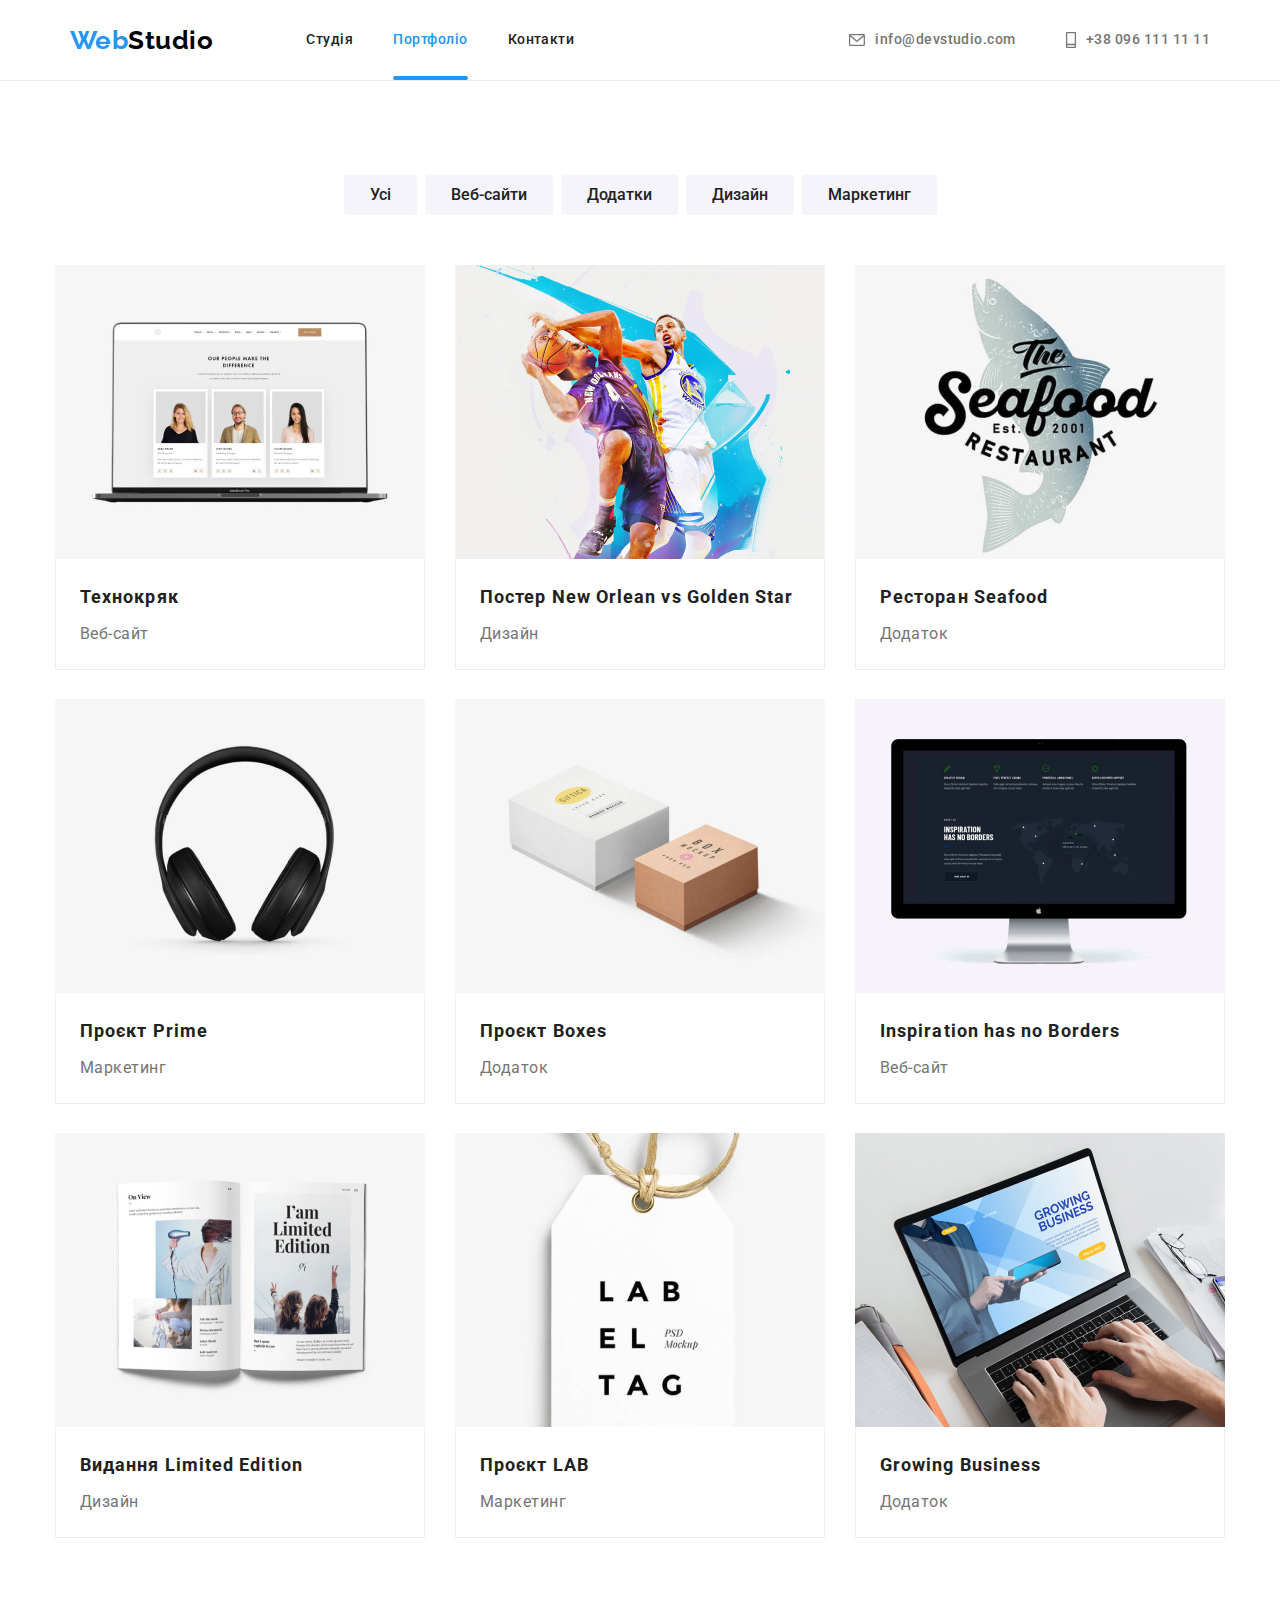
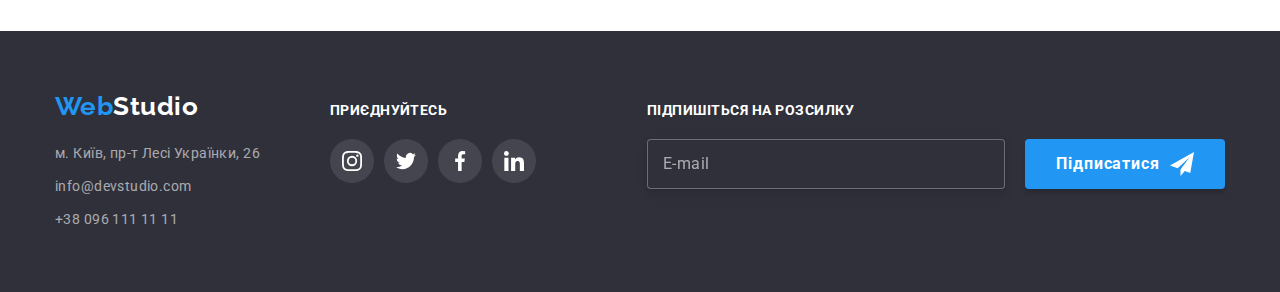
==== portfolio.html @ df5fbe42 "початок 8 ДЗ" ====
<!DOCTYPE html>
<html lang="uk">
  <head>
    <meta charset="UTF-8" />
    <meta http-equiv="X-UA-Compatible" content="IE=edge" />
    <meta name="viewport" content="width=device-width, initial-scale=1.0" />
    <title>portfolio</title>
    <link
      href="https://fonts.googleapis.com/css2?family=Raleway:wght@700&family=Roboto:wght@400;500;700;900&display=swap,sans-serif"
      rel="stylesheet"
    />
    <link
      rel="stylesheet"
      href="https://cdnjs.cloudflare.com/ajax/libs/modern-normalize/1.1.0/modern-normalize.min.css"
    />
    <link rel="stylesheet" href="./css/main.min.css" />
  </head>
  <body>
    <header class="header">
      <div class="container header-container">
        <nav class="site-nav">
          <a href="./index.html" class="site-nav__logo link">
            <span class="site-nav__text">Web</span>Studio</a
          >
          <ul class="site-nav__list list">
            <li class="site-nav__item">
              <a href="./index.html" class="site-nav__link link">Студія</a>
            </li>
            <li class="site-nav__item">
              <a href="./portfolio.html" class="site-nav__link link current">Портфоліо</a>
            </li>
            <li class="site-nav__item"><a href="#" class="site-nav__link link">Контакти</a></li>
          </ul>
        </nav>

        <ul class="site-contacts list">
          <li class="site-contacts__item">
            <a href="mailtu:info@devstudio.com" class="site-contacts__link link">
              <svg class="site-contacts__icon site-contacts__icon-mail">
                <use href="./images/icons.svg/icons.svg#icon-mail"></use>
              </svg>
              <span>info@devstudio.com</span>
            </a>
          </li>
          <li class="site-contacts__item">
            <a href="tel:+380961111111" class="site-contacts__link link">
              <svg class="site-contacts__icon site-contacts__icon-tel">
                <use href="./images/icons.svg/icons.svg#icon-tel"></use>
              </svg>
              <span>+38 096 111 11 11</span>
            </a>
          </li>
        </ul>
      </div>
    </header>
    <main>
      <section class="filter">
        <h1 class="filter-titel visually-hidden">Фільтр</h1>

        <ul class="filter-list list container">
          <li class="filter-list__item">
            <button type="button" class="filter-list__btn">Усі</button>
          </li>
          <li class="filter-list__item">
            <button type="button" class="filter-list__btn">Веб-сайти</button>
          </li>
          <li class="filter-list__item">
            <button type="button" class="filter-list__btn">Додатки</button>
          </li>
          <li class="filter-list__item">
            <button type="button" class="filter-list__btn">Дизайн</button>
          </li>
          <li class="filter-list__item">
            <button type="button" class="filter-list__btn">Маркетинг</button>
          </li>
        </ul>

        <ul class="filter__work-list list container">
          <li class="filter__work-item">
            <a href="#" class="filter__work-link link">
              <div class="filter__product-thumb">
                <img
                  src="./images/portfolio/технокряк.jpg"
                  class="filter__img"
                  width="370"
                  alt="Веб-сайт"
                />
                <p class="filter__description">
                  Ресурс пропонує комплексні пропозиції з різним рівнем функціоналу та сервісів. Все
                  це дозволить відвідувачу отримати вичерпні відомості про компанію чи приватну
                  особу.
                </p>
              </div>
              <div class="filter__work-text">
                <h2 class="filter__work-titel">Технокряк</h2>
                <p class="filter__work-description">Веб-сайт</p>
              </div>
            </a>
          </li>
          <li class="filter__work-item">
            <a href="#" class="filter__work-link link">
              <div class="filter__product-thumb">
                <img
                  src="./images/portfolio/постер.jpg"
                  class="filter__img"
                  width="370"
                  alt="Дизайн"
                />
                <p class="filter__description">
                  Ресурс пропонує комплексні пропозиції з різним рівнем функціоналу та сервісів. Все
                  це дозволить відвідувачу отримати вичерпні відомості про компанію чи приватну
                  особу.
                </p>
              </div>
              <div class="filter__work-text">
                <h2 class="filter__work-titel">Постер New Orlean vs Golden Star</h2>
                <p class="filter__work-description">Дизайн</p>
              </div>
            </a>
          </li>
          <li class="filter__work-item">
            <a href="#" class="filter__work-link link">
              <div class="filter__product-thumb">
                <img
                  src="./images/portfolio/ресторан.jpg"
                  class="filter__img"
                  width="370"
                  alt="Додаток"
                />
                <p class="filter__description">
                  Ресурс пропонує комплексні пропозиції з різним рівнем функціоналу та сервісів. Все
                  це дозволить відвідувачу отримати вичерпні відомості про компанію чи приватну
                  особу.
                </p>
              </div>
              <div class="filter__work-text">
                <h2 class="filter__work-titel">Ресторан Seafood</h2>
                <p class="filter__work-description">Додаток</p>
              </div>
            </a>
          </li>
          <li class="filter__work-item">
            <a href="#" class="filter__work-link link">
              <div class="filter__product-thumb">
                <img
                  src="./images/portfolio/проєкт-prime.jpg"
                  class="filter__img"
                  width="370"
                  alt="Маркетинг"
                />
                <p class="filter__description">
                  Ресурс пропонує комплексні пропозиції з різним рівнем функціоналу та сервісів. Все
                  це дозволить відвідувачу отримати вичерпні відомості про компанію чи приватну
                  особу.
                </p>
              </div>
              <div class="filter__work-text">
                <h2 class="filter__work-titel">Проєкт Prime</h2>
                <p class="filter__work-description">Маркетинг</p>
              </div>
            </a>
          </li>
          <li class="filter__work-item">
            <a href="#" class="filter__work-link link">
              <div class="filter__product-thumb">
                <img
                  src="./images/portfolio/проєкт-boxes.jpg"
                  class="filter__img"
                  width="370"
                  alt="Додаток"
                />
                <p class="filter__description">
                  Ресурс пропонує комплексні пропозиції з різним рівнем функціоналу та сервісів. Все
                  це дозволить відвідувачу отримати вичерпні відомості про компанію чи приватну
                  особу.
                </p>
              </div>
              <div class="filter__work-text">
                <h2 class="filter__work-titel">Проєкт Boxes</h2>
                <p class="filter__work-description">Додаток</p>
              </div>
            </a>
          </li>
          <li class="filter__work-item">
            <a href="#" class="filter__work-link link">
              <div class="filter__product-thumb">
                <img
                  src="./images/portfolio/inspiration.jpg"
                  class="filter__img"
                  width="370"
                  alt="Веб-сайт"
                />
                <p class="filter__description">
                  Ресурс пропонує комплексні пропозиції з різним рівнем функціоналу та сервісів. Все
                  це дозволить відвідувачу отримати вичерпні відомості про компанію чи приватну
                  особу.
                </p>
              </div>
              <div class="filter__work-text">
                <h2 class="filter__work-titel">Inspiration has no Borders</h2>
                <p class="filter__work-description">Веб-сайт</p>
              </div>
            </a>
          </li>
          <li class="filter__work-item">
            <a href="#" class="filter__work-link link">
              <div class="filter__product-thumb">
                <img
                  src="./images/portfolio/видання.jpg"
                  class="filter__img"
                  width="370"
                  alt="Дизайн"
                />
                <p class="filter__description">
                  Ресурс пропонує комплексні пропозиції з різним рівнем функціоналу та сервісів. Все
                  це дозволить відвідувачу отримати вичерпні відомості про компанію чи приватну
                  особу.
                </p>
              </div>
              <div class="filter__work-text">
                <h2 class="filter__work-titel">Видання Limited Edition</h2>
                <p class="filter__work-description">Дизайн</p>
              </div>
            </a>
          </li>
          <li class="filter__work-item">
            <a href="#" class="filter__work-link link">
              <div class="filter__product-thumb">
                <img
                  src="./images/portfolio/проєкт-lab.jpg"
                  class="filter__img"
                  width="370"
                  alt="Маркетинг"
                />
                <p class="filter__description">
                  Ресурс пропонує комплексні пропозиції з різним рівнем функціоналу та сервісів. Все
                  це дозволить відвідувачу отримати вичерпні відомості про компанію чи приватну
                  особу.
                </p>
              </div>
              <div class="filter__work-text">
                <h2 class="filter__work-titel">Проєкт LAB</h2>
                <p class="filter__work-description">Маркетинг</p>
              </div>
            </a>
          </li>
          <li class="filter__work-item">
            <a href="#" class="filter__work-link link">
              <div class="filter__product-thumb">
                <img
                  src="./images/portfolio/growing.jpg"
                  class="filter__img"
                  width="370"
                  alt="Додаток"
                />
                <div class="product-overlay">
                  <p class="filter__description">
                    Ресурс пропонує комплексні пропозиції з різним рівнем функціоналу та сервісів.
                    Все це дозволить відвідувачу отримати вичерпні відомості про компанію чи
                    приватну особу.
                  </p>
                </div>
              </div>
              <div class="filter__work-text">
                <h2 class="filter__work-titel">Growing Business</h2>
                <p class="filter__work-description">Додаток</p>
              </div>
            </a>
          </li>
        </ul>
      </section>
    </main>
    <footer class="footer">
      <div class="footer__container container">
        <div class="footer__wrapper wrapper">
          <a href="./index.html" class="footer__logo site-nav__logo list link">
            <span class="site-nav__text">Web</span>Studio</a
          >
          <address class="footer__address">
            <ul class="footer__address-list address-list list">
              <li class="address-list__item">
                <a
                  href="https://goo.gl/maps/oUmu2udfo8Njwz6L7"
                  target="_blank"
                  rel="noopener nofollow noreferree"
                  class="address__link link"
                >
                  <span> м. Київ, пр-т Лесі Українки, 26</span></a
                >
              </li>
              <li class="address-list__item">
                <a href="mailtu:info@devstudio.com" class="address__link link"
                  >info@devstudio.com</a
                >
              </li>
              <li class="address-list__item">
                <a href="tel:+380961111111" class="address__link link">+38 096 111 11 11</a>
              </li>
            </ul>
          </address>
        </div>
        <div class="footer-icons">
          <h2 class="footer-icons__titel">приєднуйтесь</h2>
          <ul class="footer-icons__list list">
            <li class="footer-icons__item net-item">
              <a href="" class="footer-icons__link net-link">
                <svg class="footer__icon net-icon">
                  <use href="./images/icons.svg/icons.svg#icon-instagram"></use>
                </svg>
              </a>
            </li>
            <li class="footer-icons__item net-item">
              <a href="" class="footer-icons__link net-link">
                <svg class="footer__icon net-icon">
                  <use href="./images/icons.svg/icons.svg#icon-twitter"></use>
                </svg>
              </a>
            </li>
            <li class="footer-icons__item net-item">
              <a href="" class="footer-icons__link net-link">
                <svg class="footer__icon net-icon">
                  <use href="./images/icons.svg/icons.svg#icon-facebook"></use>
                </svg>
              </a>
            </li>
            <li class="footer-icons__item net-item">
              <a href="" class="footer-icons__link net-link">
                <svg class="footer__icon net-icon">
                  <use href="./images/icons.svg/icons.svg#icon-linkedin"></use>
                </svg>
              </a>
            </li>
          </ul>
        </div>

        <form class="form-footer" name="form">
          <div class="form-footer__subscription">
            <div class="form-footer__form-field">
              <label class="form-footer__form-mail" for="mail">Підпишіться на розсилку</label>
              <input
                class="form-footer__form-input"
                type="email"
                name="mail"
                id="mail"
                placeholder="E-mail"
              />
            </div>

            <button type="button" class="form-footer__btn btn">
              Підписатися<svg class="form-footer__icon-telegram contacts-icon">
                <use href="./images/icons.svg/icons.svg#icon-telegram"></use>
              </svg>
            </button>
          </div>
        </form>
      </div>
    </footer>
  </body>
</html>
---- css/main.min.css ----
.visually-hidden{position:absolute;white-space:nowrap;width:1px;height:1px;overflow:hidden;border:0;padding:0;clip:rect(0 0 0 0);-webkit-clip-path:inset(50%);clip-path:inset(50%);margin:-1px}.btn{font-family:"Roboto";font-weight:700;font-size:16px;line-height:1.87;letter-spacing:.06em;background-color:#2196f3;color:#fff;border:1px solid rgba(0,0,0,0);border-radius:4px;cursor:pointer}.net-icon{width:20px;height:20px}html{-webkit-box-sizing:border-box;box-sizing:border-box}h2,h3,p{margin:0;padding:0}img{display:block;max-width:100%}body{font-family:"Roboto",sans-serif;background-color:#fff;font-weight:400;letter-spacing:.03em;color:#212121}.list{padding:0;margin:0;list-style:none}.link{text-decoration:none}.centered{text-align:center}.container{width:1200px;margin-left:auto;margin-right:auto;padding:0 15px}.header{border-bottom:1px solid #ececec}.header-container{display:-webkit-box;display:-ms-flexbox;display:flex}.site-nav__logo{display:-webkit-box;display:-ms-flexbox;display:flex;-webkit-box-align:center;-ms-flex-align:center;align-items:center;font-family:"Raleway";font-size:26px;font-weight:700;line-height:1.19;color:#000}.site-nav__text{color:#2196f3}.site-nav{display:-webkit-box;display:-ms-flexbox;display:flex;padding-left:15px}.site-nav__list{display:-webkit-box;display:-ms-flexbox;display:flex;margin-left:93px}.site-nav__link{position:relative;display:block;padding-top:32px;padding-bottom:32px;font-weight:500;font-size:14px;line-height:1.14;color:var(--primary-color);-webkit-transition:color 250ms cubic-bezier(0.4, 0, 0.2, 1);transition:color 250ms cubic-bezier(0.4, 0, 0.2, 1)}.site-nav__link:hover,.site-nav__link:focus{color:#2196f3}.site-nav__link.current::after{content:"";position:absolute;left:0;bottom:0;display:block;width:100%;height:4px;background-color:#2196f3;border-radius:2px}.site-nav__item:not(:last-child){margin-right:40px}.site-contacts{display:-webkit-box;display:-ms-flexbox;display:flex;margin-left:auto;padding-right:15px;-webkit-box-align:center;-ms-flex-align:center;align-items:center}.site-contacts__item+.site-contacts__item{margin-left:50px}.current{color:#2196f3}.site-contacts__link{display:-webkit-inline-box;display:-ms-inline-flexbox;display:inline-flex;padding-top:32px;padding-bottom:32px;font-weight:500;font-size:14px;line-height:1.14;color:#757575;-webkit-transition:color 250ms cubic-bezier(0.4, 0, 0.2, 1);transition:color 250ms cubic-bezier(0.4, 0, 0.2, 1)}.site-contacts__link:hover,.site-contacts__link:focus{color:#2196f3}.site-contacts__icon{-ms-flex-item-align:center;align-self:center;margin-right:10px;fill:#757575;stroke:currentColor}.site-contacts__icon-mail{width:16px;height:12px}.site-contacts__icon-tel{width:10px;height:16px}.hiro{width:1600px;margin:auto;padding-top:200px;padding-bottom:200px;background-color:#2f303a;background-image:-webkit-gradient(linear, left top, right top, from(rgba(47, 48, 58, 0.4)), to(rgba(47, 48, 58, 0.4))),url(../images/hiro.jpg);background-image:linear-gradient(to right, rgba(47, 48, 58, 0.4), rgba(47, 48, 58, 0.4)),url(../images/hiro.jpg);background-repeat:no-repeat;background-position:center}.hiro__titel{margin-top:0;width:696px;display:-webkit-box;display:-ms-flexbox;display:flex;margin-left:auto;margin-right:auto;margin-bottom:30px;font-weight:900;font-size:44px;line-height:1.36;color:#fff;letter-spacing:.06em;text-transform:uppercase}.hiro__button{min-width:216px;padding:10px 32px}.benefits{padding-top:94px;padding-bottom:94px}.benefits__list{display:-webkit-box;display:-ms-flexbox;display:flex;-ms-flex-wrap:wrap;flex-wrap:wrap}.benefits__item{width:calc((100% - 90px)/4);margin-right:30px}.benefits__item:nth-child(4n){margin-right:0}.benefits__titel{font-size:14px;line-height:1.14;margin-bottom:10px}.benefits__text{color:#757575;font-size:14px;line-height:1.71}.benefits__wrapper-icon{width:270px;height:120px;margin-bottom:30px;display:-webkit-box;display:-ms-flexbox;display:flex;-webkit-box-pack:center;-ms-flex-pack:center;justify-content:center;-webkit-box-align:center;-ms-flex-align:center;align-items:center;background:#f5f4fa;border-radius:4px}.benefits__icon{width:70px;height:70px}.projects{padding-bottom:94px}.projects__titel,.team__titel-section,.clients__titel{font-size:36px;line-height:1.16;margin-bottom:50px}.projects__list{display:-webkit-box;display:-ms-flexbox;display:flex;-ms-flex-wrap:wrap;flex-wrap:wrap}.projects__item{position:relative;width:calc((100% - 60px)/3);margin-right:30px}.projects__item:nth-child(3n){margin-right:0}.projects__description{display:-webkit-box;display:-ms-flexbox;display:flex;position:absolute;bottom:0;width:100%;height:70px;background-color:rgba(47,48,58,.8);font-family:"Roboto";font-style:normal;font-weight:700;font-size:14px;line-height:1.14;text-align:center;-webkit-box-align:center;-ms-flex-align:center;align-items:center;-webkit-box-pack:center;-ms-flex-pack:center;justify-content:center;text-transform:uppercase;color:#fff}.team{background-color:#f5f4fa;padding-bottom:94px;padding-top:94px}.team__list{display:-webkit-box;display:-ms-flexbox;display:flex;-ms-flex-wrap:wrap;flex-wrap:wrap}.team__item{width:calc((100% - 90px)/4);margin-right:30px}.team__item:nth-child(4n){margin-right:0}.team__img{height:auto}.team__text{width:270px;background-color:#fff;padding-top:30px;padding-bottom:30px;-webkit-box-shadow:0px 1px 3px rgba(0,0,0,.12),0px 1px 1px rgba(0,0,0,.14),0px 2px 1px rgba(0,0,0,.2);box-shadow:0px 1px 3px rgba(0,0,0,.12),0px 1px 1px rgba(0,0,0,.14),0px 2px 1px rgba(0,0,0,.2);border-radius:0px 0px 4px 4px}.team__titel{font-weight:500;font-size:16px;line-height:1.18;color:#212121;margin-bottom:10px}.team__description{line-height:1.18;color:#757575;margin-bottom:16px}.team__net-list{display:-webkit-box;display:-ms-flexbox;display:flex;-webkit-box-pack:center;-ms-flex-pack:center;justify-content:center}.net-item{border-radius:50%;-webkit-transition:background-color 250ms cubic-bezier(0.4, 0, 0.2, 1);transition:background-color 250ms cubic-bezier(0.4, 0, 0.2, 1)}.net-item:not(:last-child){margin-right:10px}.net-link{display:-webkit-box;display:-ms-flexbox;display:flex;-webkit-box-align:center;-ms-flex-align:center;align-items:center;-webkit-box-pack:center;-ms-flex-pack:center;justify-content:center;width:44px;height:44px;font-size:0px;padding:0;border-radius:50%;fill:#afb1b8;-webkit-transition:background-color 250ms cubic-bezier(0.4, 0, 0.2, 1);transition:background-color 250ms cubic-bezier(0.4, 0, 0.2, 1)}.net-link:hover,.net-link:focus{fill:#fff;background-color:#2196f3}.clients{padding-top:94px;padding-bottom:94px}.clients__list{display:-webkit-inline-box;display:-ms-inline-flexbox;display:inline-flex}.clients__item:not(:last-child){margin-right:30px}.clients__link{width:170px;height:92px;color:#afb1b8;border:1px solid #afb1b8;border-radius:4px;display:-webkit-box;display:-ms-flexbox;display:flex;-webkit-box-pack:center;-ms-flex-pack:center;justify-content:center;-webkit-box-align:center;-ms-flex-align:center;align-items:center;-webkit-transition:border-color,color 250ms cubic-bezier(0.4, 0, 0.2, 1);transition:border-color,color 250ms cubic-bezier(0.4, 0, 0.2, 1)}.clients__link:hover{border-color:#2196f3;color:#2196f3}.clients__link:focus .clients__icon{fill:#2196f3}.clients__icon{width:106px;height:60px;fill:currentColor}.footer{padding-bottom:60px;padding-top:60px;background-color:#2f303a}.footer__container{display:-webkit-box;display:-ms-flexbox;display:flex;-webkit-box-align:baseline;-ms-flex-align:baseline;align-items:baseline}.footer__wrapper{margin-right:70px}.footer__logo{color:#fff;line-height:1.19;margin-bottom:20px}.address-list__item:nth-child(-n+2){margin-bottom:9px}.address__link{color:rgba(255,255,255,.6);font-style:normal;font-size:14px;line-height:1.71;letter-spacing:.03em;-webkit-transition:color 250ms cubic-bezier(0.4, 0, 0.2, 1);transition:color 250ms cubic-bezier(0.4, 0, 0.2, 1)}.address__link:hover,.address__link:focus{color:#fff}.form-footer{margin-left:auto}.form-footer__subscription{display:-webkit-box;display:-ms-flexbox;display:flex;-webkit-box-align:end;-ms-flex-align:end;align-items:end}.form-footer__form-field{display:-webkit-box;display:-ms-flexbox;display:flex;-webkit-box-orient:vertical;-webkit-box-direction:normal;-ms-flex-direction:column;flex-direction:column;margin-right:20px}.form-footer__form-mail{font-style:normal;font-weight:700;font-size:14px;line-height:1.14;margin-bottom:20px;text-transform:uppercase;color:#fff}.form-footer__form-input{width:358px;height:50px;padding:15px;background:#2f303a;color:#fff;border:1px solid rgba(255,255,255,.3);-webkit-filter:drop-shadow(0px 4px 4px rgba(0, 0, 0, 0.15));filter:drop-shadow(0px 4px 4px rgba(0, 0, 0, 0.15));border-radius:4px;outline-color:#2196f3}.form-footer__form-input::-webkit-input-placeholder{line-height:1.25;display:-webkit-box;display:flex;-webkit-box-align:center;align-items:center;letter-spacing:.03em;color:rgba(255,255,255,.6)}.form-footer__form-input::-moz-placeholder{line-height:1.25;display:flex;align-items:center;letter-spacing:.03em;color:rgba(255,255,255,.6)}.form-footer__form-input:-ms-input-placeholder{line-height:1.25;display:-ms-flexbox;display:flex;-ms-flex-align:center;align-items:center;letter-spacing:.03em;color:rgba(255,255,255,.6)}.form-footer__form-input::-ms-input-placeholder{line-height:1.25;display:-ms-flexbox;display:flex;-ms-flex-align:center;align-items:center;letter-spacing:.03em;color:rgba(255,255,255,.6)}.form-footer__form-input::placeholder{line-height:1.25;display:-webkit-box;display:-ms-flexbox;display:flex;-webkit-box-align:center;-ms-flex-align:center;align-items:center;letter-spacing:.03em;color:rgba(255,255,255,.6)}.form-footer__btn{width:200px;height:50px;display:-webkit-box;display:-ms-flexbox;display:flex;-webkit-box-align:center;-ms-flex-align:center;align-items:center;-webkit-box-pack:center;-ms-flex-pack:center;justify-content:center;-webkit-box-shadow:0px 4px 4px rgba(0,0,0,.15);box-shadow:0px 4px 4px rgba(0,0,0,.15)}.form-footer__icon-telegram{width:24px;height:24px;fill:#fff;margin-left:10px}.footer-icons__titel{font-size:14px;line-height:1.14;letter-spacing:.03em;text-transform:uppercase;color:#fff;margin-bottom:20px}.footer-icons__list{display:-webkit-box;display:-ms-flexbox;display:flex}.footer-icons__item{background-color:rgba(255,255,255,.1)}.footer-icons__item:hover{background-color:#2196f3}.footer-icons__link:focus{background-color:#2196f3}.footer__icon{fill:#fff}.backdrop{position:absolute;left:0;top:0;width:100%;height:100%;background-color:rgba(0,0,0,.2);-webkit-transition:opacity 250ms cubic-bezier(0.4, 0, 0.2, 1);transition:opacity 250ms cubic-bezier(0.4, 0, 0.2, 1)}.backdrop.is-hidden{opacity:0;pointer-events:none}.backdrop.is-hidden .modal{-webkit-transform:translate(-50%, -50%) scale(0.6);transform:translate(-50%, -50%) scale(0.6)}.modal__backdrop-close{position:absolute;width:30px;height:30px;top:8px;right:8px;color:#2196f3;background:#fff;border:1px solid rgba(0,0,0,.1);border-radius:50%;cursor:pointer}.modal__backdrop-close:hover .modal__backdrop-icon{fill:currentColor}.modal__backdrop-icon{width:11px;height:11px;fill:#000}.modal{position:relative;top:50%;left:50%;width:528px;min-height:581px;padding:40px;background-color:#fff;-webkit-box-shadow:0px 1px 3px rgba(0,0,0,.12),0px 1px 1px rgba(0,0,0,.14),0px 2px 1px rgba(0,0,0,.2);box-shadow:0px 1px 3px rgba(0,0,0,.12),0px 1px 1px rgba(0,0,0,.14),0px 2px 1px rgba(0,0,0,.2);border-radius:4px;-webkit-transform:translate(-50%, -50%) scale(1);transform:translate(-50%, -50%) scale(1);-webkit-transition:-webkit-transform 250ms cubic-bezier(0.4, 0, 0.2, 1);transition:-webkit-transform 250ms cubic-bezier(0.4, 0, 0.2, 1);transition:transform 250ms cubic-bezier(0.4, 0, 0.2, 1);transition:transform 250ms cubic-bezier(0.4, 0, 0.2, 1), -webkit-transform 250ms cubic-bezier(0.4, 0, 0.2, 1)}.modal__text{margin-bottom:12px;font-weight:700;font-size:20px;line-height:1.15;text-align:center;letter-spacing:.03em;color:#212121}.modal-form__input{margin-top:4px;width:100%;height:40px;padding-left:42px;border:1px solid rgba(33,33,33,.2);border-radius:4px;outline-color:#2196f3}.modal-form__input:focus+.modal-form__icon{fill:#2196f3}.modal-form__icon{position:absolute;top:50%;left:15px;width:18px;height:18px;fill:#212121}.modal-form__label{position:relative;display:-webkit-box;display:-ms-flexbox;display:flex;-webkit-box-orient:vertical;-webkit-box-direction:normal;-ms-flex-direction:column;flex-direction:column;margin-bottom:10px;font-size:12px;line-height:1.16;letter-spacing:.01em;color:#757575}.modal-form__texarea-label{font-size:12px;line-height:1.16;letter-spacing:.01em;color:#757575}.modal-form__textarea{resize:none;width:100%;min-height:120px;padding:12px 16px;margin-top:4px;margin-bottom:20px;border:1px solid rgba(33,33,33,.2);border-radius:4px;outline-color:#2196f3}textarea::-webkit-input-placeholder{color:rgba(117,117,117,.5)}textarea::-moz-placeholder{color:rgba(117,117,117,.5)}textarea:-ms-input-placeholder{color:rgba(117,117,117,.5)}textarea::-ms-input-placeholder{color:rgba(117,117,117,.5)}textarea::placeholder{color:rgba(117,117,117,.5)}.modal-form__agree-label{display:-webkit-box;display:-ms-flexbox;display:flex;-webkit-box-align:center;-ms-flex-align:center;align-items:center;-webkit-box-pack:center;-ms-flex-pack:center;justify-content:center;font-size:14px;line-height:1.71;margin-bottom:30px;letter-spacing:.03em;color:#757575}.modal-form__agree-label::before{content:" ";display:-webkit-box;display:-ms-flexbox;display:flex;width:16px;height:15px;margin-right:7px;border:2px solid #212121;border-radius:2px;-webkit-box-shadow:0px 1px 3px rgba(0,0,0,.12),0px 1px 1px rgba(0,0,0,.14),0px 2px 1px rgba(0,0,0,.2);box-shadow:0px 1px 3px rgba(0,0,0,.12),0px 1px 1px rgba(0,0,0,.14),0px 2px 1px rgba(0,0,0,.2)}.modal-form__link{color:#2196f3;margin-left:5px}.modal-form__checkbox-agree:checked+.modal-form__agree-label::before{background-color:#2196f3;border:none;background-image:url(../images/icons.svg/chek-mark.svg);background-repeat:no-repeat;background-position:center}.modal-form__button{display:block;margin:0 auto;width:200px;height:50px;padding:10px 52px;background:#2196f3}.filter{padding-top:94px;padding-bottom:94px}.filter-list{display:-webkit-box;display:-ms-flexbox;display:flex;-webkit-box-pack:center;-ms-flex-pack:center;justify-content:center;margin-bottom:50px}.filter-list__item:not(:last-child){margin-right:8px}.filter-list__btn{font-weight:500;font-size:16px;line-height:1.62;min-width:73px;padding:6px 25px;border-radius:4px;border:1px solid rgba(0,0,0,0);background-color:#f5f4fa;color:#212121;cursor:pointer;-webkit-transition:background-color,color,250ms cubic-bezier(0.4, 0, 0.2, 1),-webkit-box-shadow;transition:background-color,color,250ms cubic-bezier(0.4, 0, 0.2, 1),-webkit-box-shadow;transition:background-color,color,box-shadow,250ms cubic-bezier(0.4, 0, 0.2, 1);transition:background-color,color,box-shadow,250ms cubic-bezier(0.4, 0, 0.2, 1),-webkit-box-shadow}.filter-list__btn:hover,.filter-list__btn:focus{background-color:#2196f3;color:#fff;-webkit-box-shadow:0px 3px 1px rgba(0,0,0,.1),0px 1px 2px rgba(0,0,0,.08),0px 2px 2px rgba(0,0,0,.12);box-shadow:0px 3px 1px rgba(0,0,0,.1),0px 1px 2px rgba(0,0,0,.08),0px 2px 2px rgba(0,0,0,.12)}.filter__work-list{display:-webkit-box;display:-ms-flexbox;display:flex;-ms-flex-wrap:wrap;flex-wrap:wrap}.filter__work-item{height:404px;width:calc((100% - 60px)/3);margin-right:30px;margin-bottom:30px;-webkit-transition:-webkit-box-shadow 250ms cubic-bezier(0.4, 0, 0.2, 1);transition:-webkit-box-shadow 250ms cubic-bezier(0.4, 0, 0.2, 1);transition:box-shadow 250ms cubic-bezier(0.4, 0, 0.2, 1);transition:box-shadow 250ms cubic-bezier(0.4, 0, 0.2, 1), -webkit-box-shadow 250ms cubic-bezier(0.4, 0, 0.2, 1)}.filter__work-item:hover{-webkit-box-shadow:0px 1px 1px rgba(0,0,0,.12),0px 4px 4px rgba(0,0,0,.06),1px 4px 6px rgba(0,0,0,.16);box-shadow:0px 1px 1px rgba(0,0,0,.12),0px 4px 4px rgba(0,0,0,.06),1px 4px 6px rgba(0,0,0,.16)}.filter__work-item:nth-child(3n){margin-right:0}.filter__work-item:nth-last-child(-n+3){margin-bottom:0}.filter__work-titel{font-size:18px;line-height:2;color:#212121;letter-spacing:.06em}.filter__work-description{line-height:1.87;color:#757575}.filter__img{display:block;width:100%;height:auto}.filter__work-link:hover .filter__description{-webkit-transform:translateY(0%);transform:translateY(0%);opacity:1}.filter__work-link:focus .filter__description{-webkit-transform:translateY(0%);transform:translateY(0%);opacity:1}.filter__work-link:hover .filter__product-thumb::before{-webkit-transform:translateY(0);transform:translateY(0)}.filter__work-link:focus .filter__product-thumb::before{-webkit-transform:translateY(0);transform:translateY(0)}.filter__product-thumb{position:relative;overflow:hidden}.filter__description{position:absolute;top:0;left:0;padding-top:63px;padding-right:24px;padding-bottom:63px;padding-left:24px;width:100%;height:100%;background-color:rgba(33,150,243,.9);font-size:18px;line-height:1.56;color:#fff;-webkit-transform:translateY(101%);transform:translateY(101%);-webkit-transition:-webkit-transform 250ms cubic-bezier(0.4, 0, 0.2, 1);transition:-webkit-transform 250ms cubic-bezier(0.4, 0, 0.2, 1);transition:transform 250ms cubic-bezier(0.4, 0, 0.2, 1);transition:transform 250ms cubic-bezier(0.4, 0, 0.2, 1), -webkit-transform 250ms cubic-bezier(0.4, 0, 0.2, 1)}.filter__work-text{padding:20px 24px;border-bottom:1px solid #eee;border-left:1px solid #eee;border-right:1px solid #eee}.filter__work-titel{margin-bottom:4px}/*# sourceMappingURL=main.min.css.map */
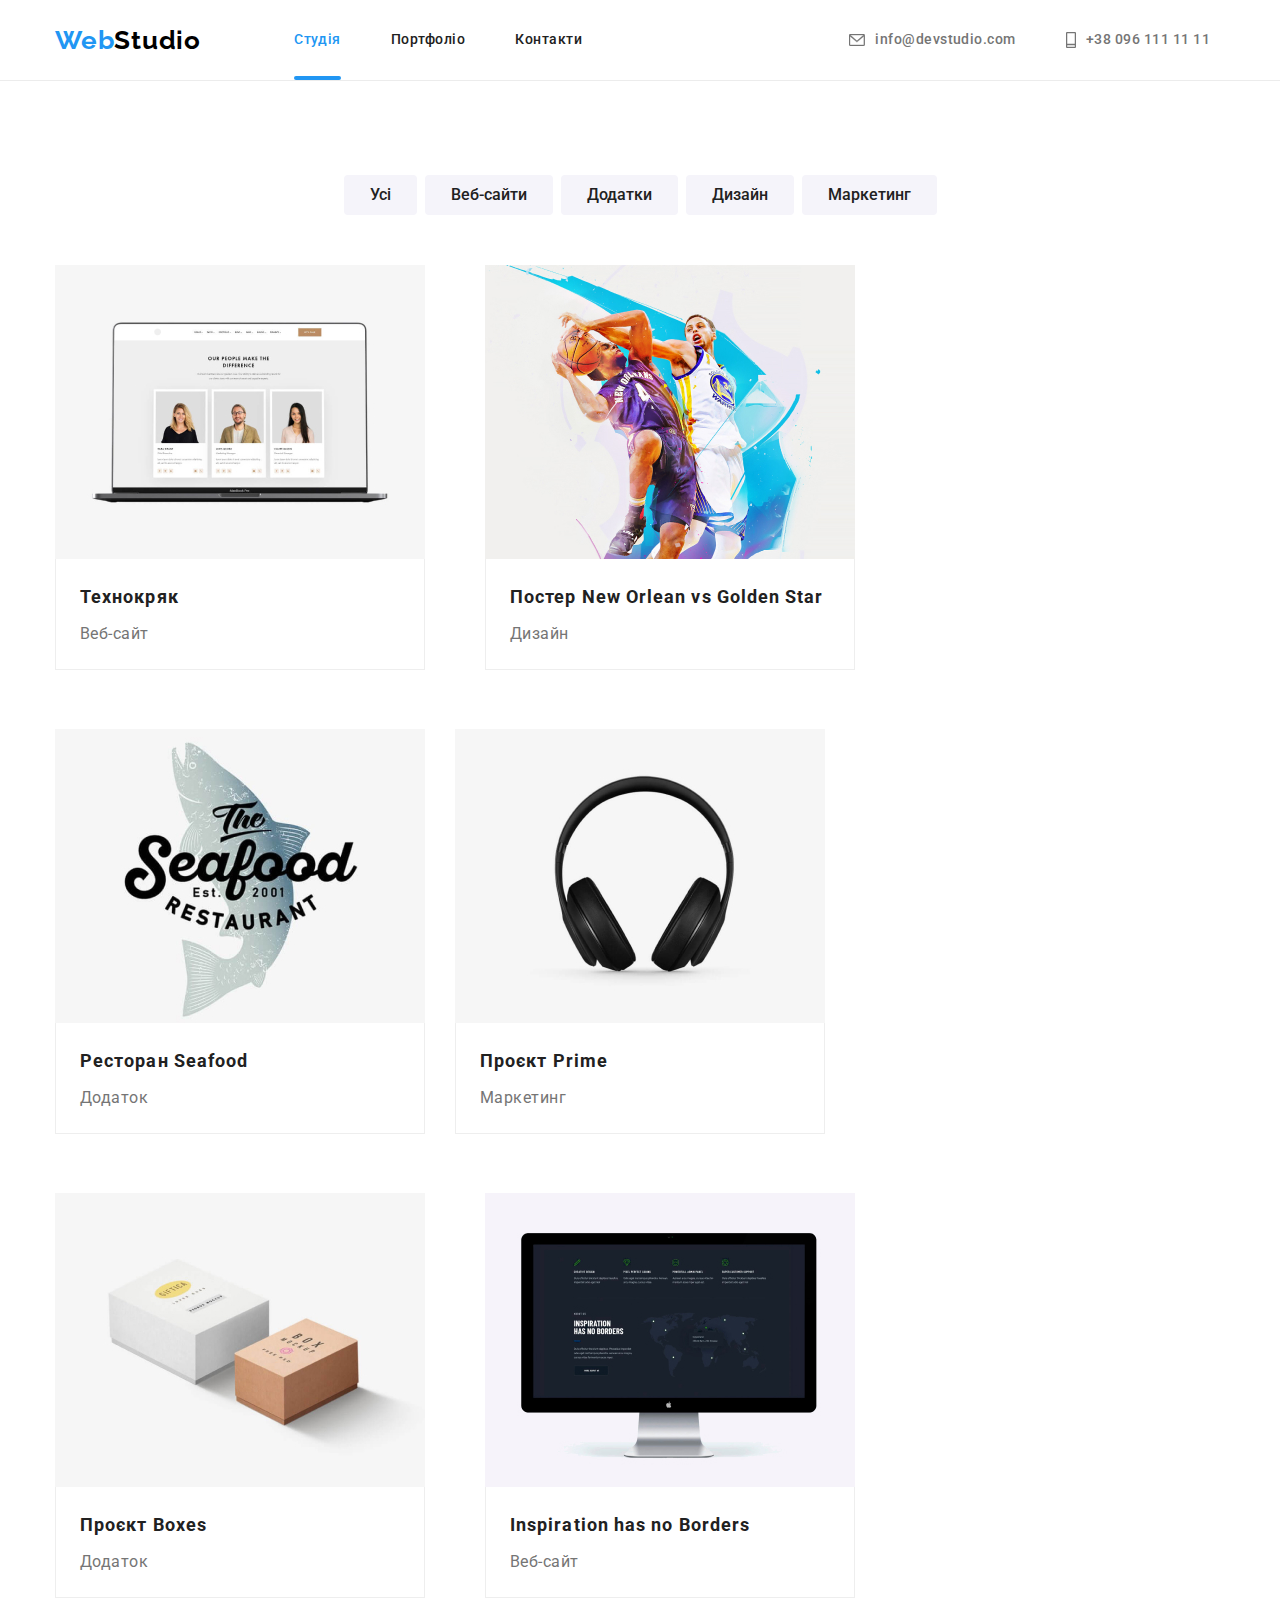
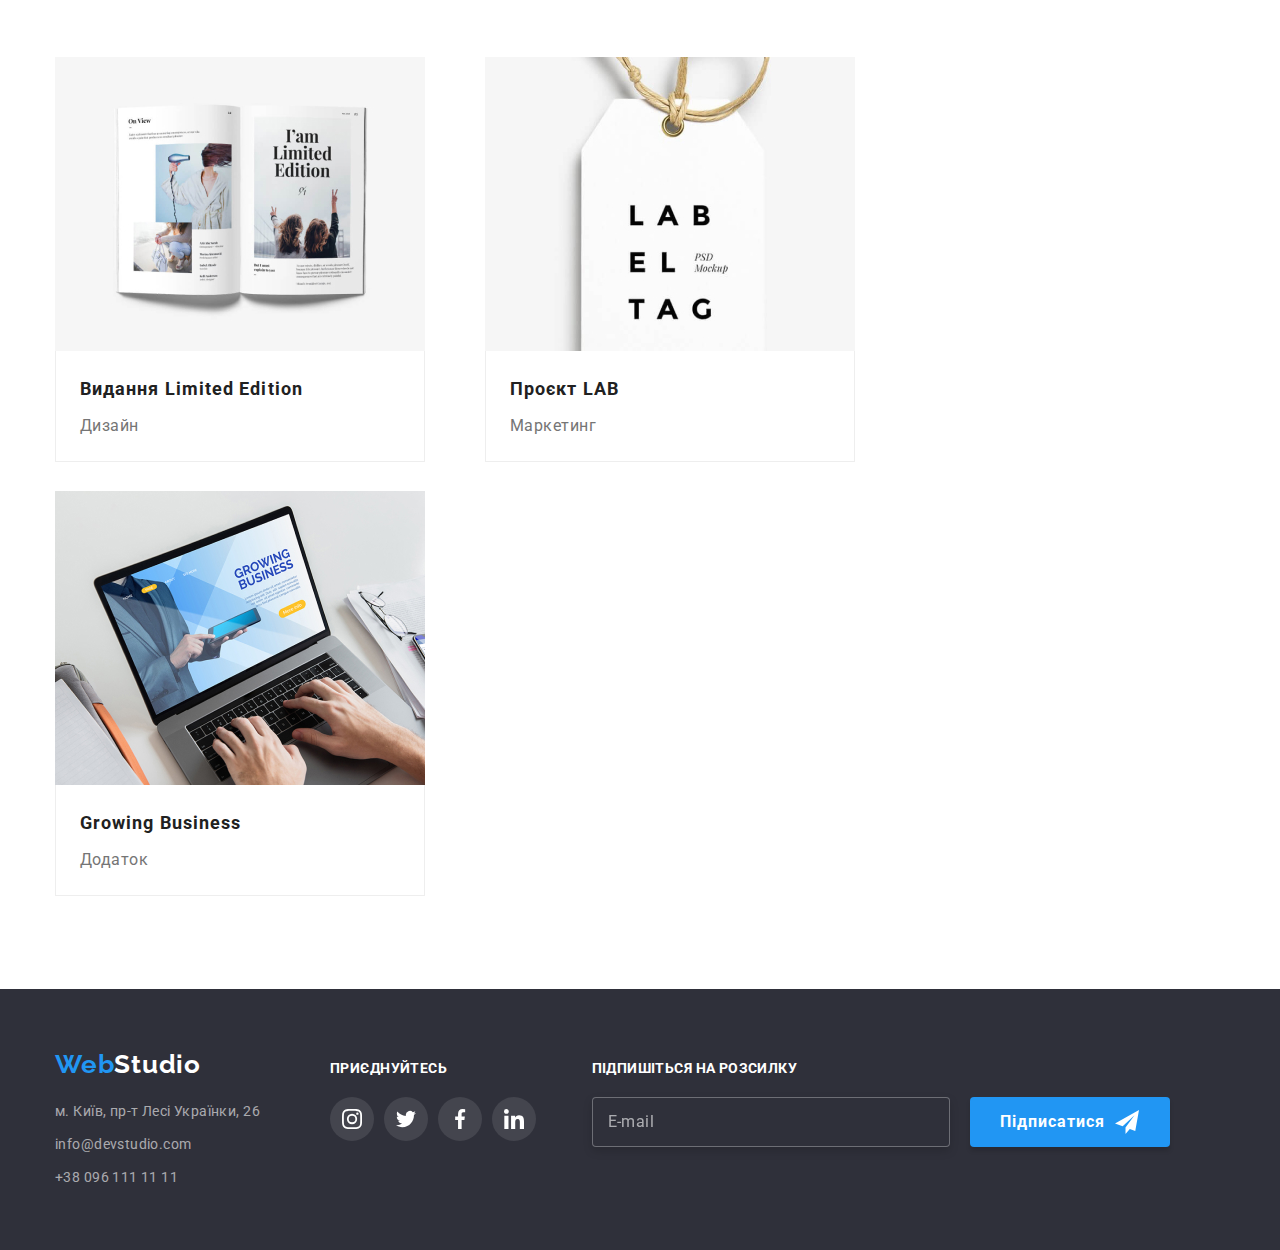
==== commit 5a4c32cc: "портфолио" ====
--- a/portfolio.html
+++ b/portfolio.html
@@ -20,14 +20,20 @@
       <div class="container header-container">
         <nav class="site-nav">
           <a href="./index.html" class="site-nav__logo link">
-            <span class="site-nav__text">Web</span>Studio</a
-          >
+            <span class="site-nav__text">Web</span>Studio
+          </a>
+          <button class="head__menu js-open-menu" type="button">
+            <svg class="icon-menu">
+              <use href="./images/icons.svg/icons.svg#icon-menu_40px"></use>
+            </svg>
+          </button>
+
           <ul class="site-nav__list list">
             <li class="site-nav__item">
-              <a href="./index.html" class="site-nav__link link">Студія</a>
+              <a href="./index.html" class="site-nav__link link current">Студія</a>
             </li>
             <li class="site-nav__item">
-              <a href="./portfolio.html" class="site-nav__link link current">Портфоліо</a>
+              <a href="./portfolio.html" class="site-nav__link link">Портфоліо</a>
             </li>
             <li class="site-nav__item"><a href="#" class="site-nav__link link">Контакти</a></li>
           </ul>
@@ -51,6 +57,54 @@
             </a>
           </li>
         </ul>
+        <div class="head__backdrop is-hidden js-menu-container" js-menu-container>
+          <div class="menu__container">
+            <button class="menu__btn-close js-close-menu" type="button">
+              <svg class="menu__icon-close">
+                <use href="./images/icons.svg/icons.svg#icon-vector-x"></use>
+              </svg>
+            </button>
+            <nav class="">
+              <ul class="menu__section-list">
+                <li class="list menu__link">
+                  <a class="menu__section decoration current" href="./index.html">Студія</a>
+                </li>
+                <li class="list menu__link">
+                  <a class="menu__section decoration" href="./portfolio.html">Портфоліо</a>
+                </li>
+                <li class="list menu__link">
+                  <a class="menu__section decoration" href="">Контакти</a>
+                </li>
+              </ul>
+            </nav>
+
+            <ul class="menu__mail-phone">
+              <li class="list">
+                <a class="decoration menu__mail" href="mailto:info@devstuio.com"
+                  >info@devstudio.com</a
+                >
+              </li>
+              <li class="list">
+                <a class="decoration menu__phone" href="tel:+380961111111"> +38 096 111 11 11</a>
+              </li>
+            </ul>
+
+            <div class="menu__social">
+              <ul class="list menu__list">
+                <li class="social__link">
+                  <a class="social__link decoration" href="">Instagram</a>
+                </li>
+                <li class="social__link"><a class="social__link decoration" href="">Twitter</a></li>
+                <li class="social__link">
+                  <a class="social__link decoration" href="">Facebook</a>
+                </li>
+                <li class="social__link">
+                  <a class="social__link decoration" href="">LinkedIn</a>
+                </li>
+              </ul>
+            </div>
+          </div>
+        </div>
       </div>
     </header>
     <main>
--- a/css/main.min.css
+++ b/css/main.min.css
@@ -1 +1 @@
-.visually-hidden{position:absolute;white-space:nowrap;width:1px;height:1px;overflow:hidden;border:0;padding:0;clip:rect(0 0 0 0);-webkit-clip-path:inset(50%);clip-path:inset(50%);margin:-1px}.btn{font-family:"Roboto";font-weight:700;font-size:16px;line-height:1.87;letter-spacing:.06em;background-color:#2196f3;color:#fff;border:1px solid rgba(0,0,0,0);border-radius:4px;cursor:pointer}.net-icon{width:20px;height:20px}html{-webkit-box-sizing:border-box;box-sizing:border-box}h2,h3,p{margin:0;padding:0}img{display:block;max-width:100%}body{font-family:"Roboto",sans-serif;background-color:#fff;font-weight:400;letter-spacing:.03em;color:#212121}.list{padding:0;margin:0;list-style:none}.link{text-decoration:none}.centered{text-align:center}.container{width:1200px;margin-left:auto;margin-right:auto;padding:0 15px}.header{border-bottom:1px solid #ececec}.header-container{display:-webkit-box;display:-ms-flexbox;display:flex}.site-nav__logo{display:-webkit-box;display:-ms-flexbox;display:flex;-webkit-box-align:center;-ms-flex-align:center;align-items:center;font-family:"Raleway";font-size:26px;font-weight:700;line-height:1.19;color:#000}.site-nav__text{color:#2196f3}.site-nav{display:-webkit-box;display:-ms-flexbox;display:flex;padding-left:15px}.site-nav__list{display:-webkit-box;display:-ms-flexbox;display:flex;margin-left:93px}.site-nav__link{position:relative;display:block;padding-top:32px;padding-bottom:32px;font-weight:500;font-size:14px;line-height:1.14;color:var(--primary-color);-webkit-transition:color 250ms cubic-bezier(0.4, 0, 0.2, 1);transition:color 250ms cubic-bezier(0.4, 0, 0.2, 1)}.site-nav__link:hover,.site-nav__link:focus{color:#2196f3}.site-nav__link.current::after{content:"";position:absolute;left:0;bottom:0;display:block;width:100%;height:4px;background-color:#2196f3;border-radius:2px}.site-nav__item:not(:last-child){margin-right:40px}.site-contacts{display:-webkit-box;display:-ms-flexbox;display:flex;margin-left:auto;padding-right:15px;-webkit-box-align:center;-ms-flex-align:center;align-items:center}.site-contacts__item+.site-contacts__item{margin-left:50px}.current{color:#2196f3}.site-contacts__link{display:-webkit-inline-box;display:-ms-inline-flexbox;display:inline-flex;padding-top:32px;padding-bottom:32px;font-weight:500;font-size:14px;line-height:1.14;color:#757575;-webkit-transition:color 250ms cubic-bezier(0.4, 0, 0.2, 1);transition:color 250ms cubic-bezier(0.4, 0, 0.2, 1)}.site-contacts__link:hover,.site-contacts__link:focus{color:#2196f3}.site-contacts__icon{-ms-flex-item-align:center;align-self:center;margin-right:10px;fill:#757575;stroke:currentColor}.site-contacts__icon-mail{width:16px;height:12px}.site-contacts__icon-tel{width:10px;height:16px}.hiro{width:1600px;margin:auto;padding-top:200px;padding-bottom:200px;background-color:#2f303a;background-image:-webkit-gradient(linear, left top, right top, from(rgba(47, 48, 58, 0.4)), to(rgba(47, 48, 58, 0.4))),url(../images/hiro.jpg);background-image:linear-gradient(to right, rgba(47, 48, 58, 0.4), rgba(47, 48, 58, 0.4)),url(../images/hiro.jpg);background-repeat:no-repeat;background-position:center}.hiro__titel{margin-top:0;width:696px;display:-webkit-box;display:-ms-flexbox;display:flex;margin-left:auto;margin-right:auto;margin-bottom:30px;font-weight:900;font-size:44px;line-height:1.36;color:#fff;letter-spacing:.06em;text-transform:uppercase}.hiro__button{min-width:216px;padding:10px 32px}.benefits{padding-top:94px;padding-bottom:94px}.benefits__list{display:-webkit-box;display:-ms-flexbox;display:flex;-ms-flex-wrap:wrap;flex-wrap:wrap}.benefits__item{width:calc((100% - 90px)/4);margin-right:30px}.benefits__item:nth-child(4n){margin-right:0}.benefits__titel{font-size:14px;line-height:1.14;margin-bottom:10px}.benefits__text{color:#757575;font-size:14px;line-height:1.71}.benefits__wrapper-icon{width:270px;height:120px;margin-bottom:30px;display:-webkit-box;display:-ms-flexbox;display:flex;-webkit-box-pack:center;-ms-flex-pack:center;justify-content:center;-webkit-box-align:center;-ms-flex-align:center;align-items:center;background:#f5f4fa;border-radius:4px}.benefits__icon{width:70px;height:70px}.projects{padding-bottom:94px}.projects__titel,.team__titel-section,.clients__titel{font-size:36px;line-height:1.16;margin-bottom:50px}.projects__list{display:-webkit-box;display:-ms-flexbox;display:flex;-ms-flex-wrap:wrap;flex-wrap:wrap}.projects__item{position:relative;width:calc((100% - 60px)/3);margin-right:30px}.projects__item:nth-child(3n){margin-right:0}.projects__description{display:-webkit-box;display:-ms-flexbox;display:flex;position:absolute;bottom:0;width:100%;height:70px;background-color:rgba(47,48,58,.8);font-family:"Roboto";font-style:normal;font-weight:700;font-size:14px;line-height:1.14;text-align:center;-webkit-box-align:center;-ms-flex-align:center;align-items:center;-webkit-box-pack:center;-ms-flex-pack:center;justify-content:center;text-transform:uppercase;color:#fff}.team{background-color:#f5f4fa;padding-bottom:94px;padding-top:94px}.team__list{display:-webkit-box;display:-ms-flexbox;display:flex;-ms-flex-wrap:wrap;flex-wrap:wrap}.team__item{width:calc((100% - 90px)/4);margin-right:30px}.team__item:nth-child(4n){margin-right:0}.team__img{height:auto}.team__text{width:270px;background-color:#fff;padding-top:30px;padding-bottom:30px;-webkit-box-shadow:0px 1px 3px rgba(0,0,0,.12),0px 1px 1px rgba(0,0,0,.14),0px 2px 1px rgba(0,0,0,.2);box-shadow:0px 1px 3px rgba(0,0,0,.12),0px 1px 1px rgba(0,0,0,.14),0px 2px 1px rgba(0,0,0,.2);border-radius:0px 0px 4px 4px}.team__titel{font-weight:500;font-size:16px;line-height:1.18;color:#212121;margin-bottom:10px}.team__description{line-height:1.18;color:#757575;margin-bottom:16px}.team__net-list{display:-webkit-box;display:-ms-flexbox;display:flex;-webkit-box-pack:center;-ms-flex-pack:center;justify-content:center}.net-item{border-radius:50%;-webkit-transition:background-color 250ms cubic-bezier(0.4, 0, 0.2, 1);transition:background-color 250ms cubic-bezier(0.4, 0, 0.2, 1)}.net-item:not(:last-child){margin-right:10px}.net-link{display:-webkit-box;display:-ms-flexbox;display:flex;-webkit-box-align:center;-ms-flex-align:center;align-items:center;-webkit-box-pack:center;-ms-flex-pack:center;justify-content:center;width:44px;height:44px;font-size:0px;padding:0;border-radius:50%;fill:#afb1b8;-webkit-transition:background-color 250ms cubic-bezier(0.4, 0, 0.2, 1);transition:background-color 250ms cubic-bezier(0.4, 0, 0.2, 1)}.net-link:hover,.net-link:focus{fill:#fff;background-color:#2196f3}.clients{padding-top:94px;padding-bottom:94px}.clients__list{display:-webkit-inline-box;display:-ms-inline-flexbox;display:inline-flex}.clients__item:not(:last-child){margin-right:30px}.clients__link{width:170px;height:92px;color:#afb1b8;border:1px solid #afb1b8;border-radius:4px;display:-webkit-box;display:-ms-flexbox;display:flex;-webkit-box-pack:center;-ms-flex-pack:center;justify-content:center;-webkit-box-align:center;-ms-flex-align:center;align-items:center;-webkit-transition:border-color,color 250ms cubic-bezier(0.4, 0, 0.2, 1);transition:border-color,color 250ms cubic-bezier(0.4, 0, 0.2, 1)}.clients__link:hover{border-color:#2196f3;color:#2196f3}.clients__link:focus .clients__icon{fill:#2196f3}.clients__icon{width:106px;height:60px;fill:currentColor}.footer{padding-bottom:60px;padding-top:60px;background-color:#2f303a}.footer__container{display:-webkit-box;display:-ms-flexbox;display:flex;-webkit-box-align:baseline;-ms-flex-align:baseline;align-items:baseline}.footer__wrapper{margin-right:70px}.footer__logo{color:#fff;line-height:1.19;margin-bottom:20px}.address-list__item:nth-child(-n+2){margin-bottom:9px}.address__link{color:rgba(255,255,255,.6);font-style:normal;font-size:14px;line-height:1.71;letter-spacing:.03em;-webkit-transition:color 250ms cubic-bezier(0.4, 0, 0.2, 1);transition:color 250ms cubic-bezier(0.4, 0, 0.2, 1)}.address__link:hover,.address__link:focus{color:#fff}.form-footer{margin-left:auto}.form-footer__subscription{display:-webkit-box;display:-ms-flexbox;display:flex;-webkit-box-align:end;-ms-flex-align:end;align-items:end}.form-footer__form-field{display:-webkit-box;display:-ms-flexbox;display:flex;-webkit-box-orient:vertical;-webkit-box-direction:normal;-ms-flex-direction:column;flex-direction:column;margin-right:20px}.form-footer__form-mail{font-style:normal;font-weight:700;font-size:14px;line-height:1.14;margin-bottom:20px;text-transform:uppercase;color:#fff}.form-footer__form-input{width:358px;height:50px;padding:15px;background:#2f303a;color:#fff;border:1px solid rgba(255,255,255,.3);-webkit-filter:drop-shadow(0px 4px 4px rgba(0, 0, 0, 0.15));filter:drop-shadow(0px 4px 4px rgba(0, 0, 0, 0.15));border-radius:4px;outline-color:#2196f3}.form-footer__form-input::-webkit-input-placeholder{line-height:1.25;display:-webkit-box;display:flex;-webkit-box-align:center;align-items:center;letter-spacing:.03em;color:rgba(255,255,255,.6)}.form-footer__form-input::-moz-placeholder{line-height:1.25;display:flex;align-items:center;letter-spacing:.03em;color:rgba(255,255,255,.6)}.form-footer__form-input:-ms-input-placeholder{line-height:1.25;display:-ms-flexbox;display:flex;-ms-flex-align:center;align-items:center;letter-spacing:.03em;color:rgba(255,255,255,.6)}.form-footer__form-input::-ms-input-placeholder{line-height:1.25;display:-ms-flexbox;display:flex;-ms-flex-align:center;align-items:center;letter-spacing:.03em;color:rgba(255,255,255,.6)}.form-footer__form-input::placeholder{line-height:1.25;display:-webkit-box;display:-ms-flexbox;display:flex;-webkit-box-align:center;-ms-flex-align:center;align-items:center;letter-spacing:.03em;color:rgba(255,255,255,.6)}.form-footer__btn{width:200px;height:50px;display:-webkit-box;display:-ms-flexbox;display:flex;-webkit-box-align:center;-ms-flex-align:center;align-items:center;-webkit-box-pack:center;-ms-flex-pack:center;justify-content:center;-webkit-box-shadow:0px 4px 4px rgba(0,0,0,.15);box-shadow:0px 4px 4px rgba(0,0,0,.15)}.form-footer__icon-telegram{width:24px;height:24px;fill:#fff;margin-left:10px}.footer-icons__titel{font-size:14px;line-height:1.14;letter-spacing:.03em;text-transform:uppercase;color:#fff;margin-bottom:20px}.footer-icons__list{display:-webkit-box;display:-ms-flexbox;display:flex}.footer-icons__item{background-color:rgba(255,255,255,.1)}.footer-icons__item:hover{background-color:#2196f3}.footer-icons__link:focus{background-color:#2196f3}.footer__icon{fill:#fff}.backdrop{position:absolute;left:0;top:0;width:100%;height:100%;background-color:rgba(0,0,0,.2);-webkit-transition:opacity 250ms cubic-bezier(0.4, 0, 0.2, 1);transition:opacity 250ms cubic-bezier(0.4, 0, 0.2, 1)}.backdrop.is-hidden{opacity:0;pointer-events:none}.backdrop.is-hidden .modal{-webkit-transform:translate(-50%, -50%) scale(0.6);transform:translate(-50%, -50%) scale(0.6)}.modal__backdrop-close{position:absolute;width:30px;height:30px;top:8px;right:8px;color:#2196f3;background:#fff;border:1px solid rgba(0,0,0,.1);border-radius:50%;cursor:pointer}.modal__backdrop-close:hover .modal__backdrop-icon{fill:currentColor}.modal__backdrop-icon{width:11px;height:11px;fill:#000}.modal{position:relative;top:50%;left:50%;width:528px;min-height:581px;padding:40px;background-color:#fff;-webkit-box-shadow:0px 1px 3px rgba(0,0,0,.12),0px 1px 1px rgba(0,0,0,.14),0px 2px 1px rgba(0,0,0,.2);box-shadow:0px 1px 3px rgba(0,0,0,.12),0px 1px 1px rgba(0,0,0,.14),0px 2px 1px rgba(0,0,0,.2);border-radius:4px;-webkit-transform:translate(-50%, -50%) scale(1);transform:translate(-50%, -50%) scale(1);-webkit-transition:-webkit-transform 250ms cubic-bezier(0.4, 0, 0.2, 1);transition:-webkit-transform 250ms cubic-bezier(0.4, 0, 0.2, 1);transition:transform 250ms cubic-bezier(0.4, 0, 0.2, 1);transition:transform 250ms cubic-bezier(0.4, 0, 0.2, 1), -webkit-transform 250ms cubic-bezier(0.4, 0, 0.2, 1)}.modal__text{margin-bottom:12px;font-weight:700;font-size:20px;line-height:1.15;text-align:center;letter-spacing:.03em;color:#212121}.modal-form__input{margin-top:4px;width:100%;height:40px;padding-left:42px;border:1px solid rgba(33,33,33,.2);border-radius:4px;outline-color:#2196f3}.modal-form__input:focus+.modal-form__icon{fill:#2196f3}.modal-form__icon{position:absolute;top:50%;left:15px;width:18px;height:18px;fill:#212121}.modal-form__label{position:relative;display:-webkit-box;display:-ms-flexbox;display:flex;-webkit-box-orient:vertical;-webkit-box-direction:normal;-ms-flex-direction:column;flex-direction:column;margin-bottom:10px;font-size:12px;line-height:1.16;letter-spacing:.01em;color:#757575}.modal-form__texarea-label{font-size:12px;line-height:1.16;letter-spacing:.01em;color:#757575}.modal-form__textarea{resize:none;width:100%;min-height:120px;padding:12px 16px;margin-top:4px;margin-bottom:20px;border:1px solid rgba(33,33,33,.2);border-radius:4px;outline-color:#2196f3}textarea::-webkit-input-placeholder{color:rgba(117,117,117,.5)}textarea::-moz-placeholder{color:rgba(117,117,117,.5)}textarea:-ms-input-placeholder{color:rgba(117,117,117,.5)}textarea::-ms-input-placeholder{color:rgba(117,117,117,.5)}textarea::placeholder{color:rgba(117,117,117,.5)}.modal-form__agree-label{display:-webkit-box;display:-ms-flexbox;display:flex;-webkit-box-align:center;-ms-flex-align:center;align-items:center;-webkit-box-pack:center;-ms-flex-pack:center;justify-content:center;font-size:14px;line-height:1.71;margin-bottom:30px;letter-spacing:.03em;color:#757575}.modal-form__agree-label::before{content:" ";display:-webkit-box;display:-ms-flexbox;display:flex;width:16px;height:15px;margin-right:7px;border:2px solid #212121;border-radius:2px;-webkit-box-shadow:0px 1px 3px rgba(0,0,0,.12),0px 1px 1px rgba(0,0,0,.14),0px 2px 1px rgba(0,0,0,.2);box-shadow:0px 1px 3px rgba(0,0,0,.12),0px 1px 1px rgba(0,0,0,.14),0px 2px 1px rgba(0,0,0,.2)}.modal-form__link{color:#2196f3;margin-left:5px}.modal-form__checkbox-agree:checked+.modal-form__agree-label::before{background-color:#2196f3;border:none;background-image:url(../images/icons.svg/chek-mark.svg);background-repeat:no-repeat;background-position:center}.modal-form__button{display:block;margin:0 auto;width:200px;height:50px;padding:10px 52px;background:#2196f3}.filter{padding-top:94px;padding-bottom:94px}.filter-list{display:-webkit-box;display:-ms-flexbox;display:flex;-webkit-box-pack:center;-ms-flex-pack:center;justify-content:center;margin-bottom:50px}.filter-list__item:not(:last-child){margin-right:8px}.filter-list__btn{font-weight:500;font-size:16px;line-height:1.62;min-width:73px;padding:6px 25px;border-radius:4px;border:1px solid rgba(0,0,0,0);background-color:#f5f4fa;color:#212121;cursor:pointer;-webkit-transition:background-color,color,250ms cubic-bezier(0.4, 0, 0.2, 1),-webkit-box-shadow;transition:background-color,color,250ms cubic-bezier(0.4, 0, 0.2, 1),-webkit-box-shadow;transition:background-color,color,box-shadow,250ms cubic-bezier(0.4, 0, 0.2, 1);transition:background-color,color,box-shadow,250ms cubic-bezier(0.4, 0, 0.2, 1),-webkit-box-shadow}.filter-list__btn:hover,.filter-list__btn:focus{background-color:#2196f3;color:#fff;-webkit-box-shadow:0px 3px 1px rgba(0,0,0,.1),0px 1px 2px rgba(0,0,0,.08),0px 2px 2px rgba(0,0,0,.12);box-shadow:0px 3px 1px rgba(0,0,0,.1),0px 1px 2px rgba(0,0,0,.08),0px 2px 2px rgba(0,0,0,.12)}.filter__work-list{display:-webkit-box;display:-ms-flexbox;display:flex;-ms-flex-wrap:wrap;flex-wrap:wrap}.filter__work-item{height:404px;width:calc((100% - 60px)/3);margin-right:30px;margin-bottom:30px;-webkit-transition:-webkit-box-shadow 250ms cubic-bezier(0.4, 0, 0.2, 1);transition:-webkit-box-shadow 250ms cubic-bezier(0.4, 0, 0.2, 1);transition:box-shadow 250ms cubic-bezier(0.4, 0, 0.2, 1);transition:box-shadow 250ms cubic-bezier(0.4, 0, 0.2, 1), -webkit-box-shadow 250ms cubic-bezier(0.4, 0, 0.2, 1)}.filter__work-item:hover{-webkit-box-shadow:0px 1px 1px rgba(0,0,0,.12),0px 4px 4px rgba(0,0,0,.06),1px 4px 6px rgba(0,0,0,.16);box-shadow:0px 1px 1px rgba(0,0,0,.12),0px 4px 4px rgba(0,0,0,.06),1px 4px 6px rgba(0,0,0,.16)}.filter__work-item:nth-child(3n){margin-right:0}.filter__work-item:nth-last-child(-n+3){margin-bottom:0}.filter__work-titel{font-size:18px;line-height:2;color:#212121;letter-spacing:.06em}.filter__work-description{line-height:1.87;color:#757575}.filter__img{display:block;width:100%;height:auto}.filter__work-link:hover .filter__description{-webkit-transform:translateY(0%);transform:translateY(0%);opacity:1}.filter__work-link:focus .filter__description{-webkit-transform:translateY(0%);transform:translateY(0%);opacity:1}.filter__work-link:hover .filter__product-thumb::before{-webkit-transform:translateY(0);transform:translateY(0)}.filter__work-link:focus .filter__product-thumb::before{-webkit-transform:translateY(0);transform:translateY(0)}.filter__product-thumb{position:relative;overflow:hidden}.filter__description{position:absolute;top:0;left:0;padding-top:63px;padding-right:24px;padding-bottom:63px;padding-left:24px;width:100%;height:100%;background-color:rgba(33,150,243,.9);font-size:18px;line-height:1.56;color:#fff;-webkit-transform:translateY(101%);transform:translateY(101%);-webkit-transition:-webkit-transform 250ms cubic-bezier(0.4, 0, 0.2, 1);transition:-webkit-transform 250ms cubic-bezier(0.4, 0, 0.2, 1);transition:transform 250ms cubic-bezier(0.4, 0, 0.2, 1);transition:transform 250ms cubic-bezier(0.4, 0, 0.2, 1), -webkit-transform 250ms cubic-bezier(0.4, 0, 0.2, 1)}.filter__work-text{padding:20px 24px;border-bottom:1px solid #eee;border-left:1px solid #eee;border-right:1px solid #eee}.filter__work-titel{margin-bottom:4px}/*# sourceMappingURL=main.min.css.map */+.visually-hidden{position:absolute;white-space:nowrap;width:1px;height:1px;overflow:hidden;border:0;padding:0;clip:rect(0 0 0 0);-webkit-clip-path:inset(50%);clip-path:inset(50%);margin:-1px}.btn{font-family:"Roboto";font-weight:700;font-size:16px;line-height:1.87;letter-spacing:.06em;background-color:#2196f3;color:#fff;border:1px solid rgba(0,0,0,0);border-radius:4px;cursor:pointer}.net-icon{width:20px;height:20px}html{-webkit-box-sizing:border-box;box-sizing:border-box}.decoration{text-decoration:none}h2,h3,p{margin:0;padding:0}img{display:block;max-width:100%}body{font-family:"Roboto",sans-serif;background-color:#fff;font-weight:400;letter-spacing:.03em;color:#212121}.list{padding:0;margin:0;list-style:none}.link{text-decoration:none}.centered{text-align:center}.container{padding-left:15px;padding-right:15px;margin-left:auto;margin-right:auto}@media screen and (min-width: 480px){.container{width:480px}}@media screen and (min-width: 768px){.container{width:768px}}@media screen and (min-width: 1200px){.container{width:1200px}}.sections{padding-top:60px;padding-bottom:60px}@media screen and (min-width: 1200px){.sections{padding-top:94px;padding-bottom:94px}}.header{border-bottom:1px solid #ececec}.header-container{display:-webkit-box;display:-ms-flexbox;display:flex}@media screen and (min-width: 768px){.header-container{-webkit-box-pack:justify;-ms-flex-pack:justify;justify-content:space-between}}.site-nav__logo{display:-webkit-box;display:-ms-flexbox;display:flex;-webkit-box-align:center;-ms-flex-align:center;align-items:center;font-family:"Raleway";font-size:26px;font-weight:700;line-height:1.19;letter-spacing:.03em;color:#000}@media screen and (max-width: 1199.98px){.site-nav__logo{font-size:24px;line-height:1.1666666667}}.site-nav__text{color:#2196f3}.site-nav{display:-webkit-box;display:-ms-flexbox;display:flex}.site-nav__list{display:-webkit-box;display:-ms-flexbox;display:flex;margin-left:93px}@media screen and (max-width: 767.98px){.site-nav__list{display:none}}@media screen and (min-width: 768px)and (max-width: 1199.98px){.site-nav__list{margin-left:88px}}.site-nav__link{position:relative;display:block;padding-top:32px;padding-bottom:32px;font-weight:500;font-size:14px;line-height:1.14;color:var(--primary-color);-webkit-transition:color 250ms cubic-bezier(0.4, 0, 0.2, 1);transition:color 250ms cubic-bezier(0.4, 0, 0.2, 1)}.site-nav__link:hover,.site-nav__link:focus{color:#2196f3}.site-nav__link.current::after{content:"";position:absolute;left:0;bottom:0;display:block;width:100%;height:4px;background-color:#2196f3;border-radius:2px}@media screen and (max-width: 1199.98px){.site-nav__item:not(:last-child){margin-right:55px}}@media screen and (min-width: 1200px){.site-nav__item:not(:last-child){margin-right:50px}}.site-contacts{display:-webkit-box;display:-ms-flexbox;display:flex;padding-right:15px}@media screen and (max-width: 767.98px){.site-contacts{display:none}}@media screen and (max-width: 1199.98px){.site-contacts{-webkit-box-orient:vertical;-webkit-box-direction:normal;-ms-flex-direction:column;flex-direction:column;-webkit-box-pack:center;-ms-flex-pack:center;justify-content:center}}@media screen and (min-width: 1200px){.site-contacts{margin-left:auto;-webkit-box-align:center;-ms-flex-align:center;align-items:center}}@media screen and (min-width: 1200px){.site-contacts__item+.site-contacts__item{margin-left:50px}}@media screen and (max-width: 1199.98px){.site-contacts__item:nth-child(1){margin-bottom:10px}}.current{color:#2196f3}.site-contacts__link{font-weight:500;font-size:14px;line-height:1.14;color:#757575;-webkit-transition:color 250ms cubic-bezier(0.4, 0, 0.2, 1);transition:color 250ms cubic-bezier(0.4, 0, 0.2, 1)}.site-contacts__link:hover,.site-contacts__link:focus{color:#2196f3}@media screen and (min-width: 1200px){.site-contacts__link{display:-webkit-inline-box;display:-ms-inline-flexbox;display:inline-flex;padding-top:32px;padding-bottom:32px}}.site-contacts__icon{-ms-flex-item-align:center;align-self:center;margin-right:10px;fill:#757575;stroke:currentColor}.site-contacts__icon-mail{width:16px;height:12px}.site-contacts__icon-tel{width:10px;height:16px}@media screen and (max-width: 767px){.site-nav__list,.site-contacts{display:none}.site-nav{display:-webkit-box;display:-ms-flexbox;display:flex;width:450px;padding-bottom:16px;padding-top:16px;-webkit-box-pack:justify;-ms-flex-pack:justify;justify-content:space-between;-webkit-box-align:center;-ms-flex-align:center;align-items:center}}.site-nav{display:-webkit-box;display:-ms-flexbox;display:flex;-webkit-box-align:center;-ms-flex-align:center;align-items:center}.header{border-bottom:1px solid #ececec}.head__menu{cursor:pointer;display:inline-block;border-color:rgba(0,0,0,0);background-color:#fff;fill:#000}.head__backdrop{display:-webkit-box;display:-ms-flexbox;display:flex;position:fixed;top:0;left:0;width:100%;height:100%;background-color:#fff;z-index:999}.head__backdrop.is-hidden{opacity:0;pointer-events:none;-webkit-transform:scale(0.9);transform:scale(0.9)}.icon-menu{width:40px;height:40px;fill:#000}.menu__container{padding-top:48px;padding-bottom:48px;padding-left:40px}.menu__btn-close{position:fixed;top:10px;right:15px;padding:0;border:none;background-color:#fff}.menu__icon-close{width:40px;height:40px}.menu__btn-close:hover .menu__icon-close,.menu__btn-close:focus .menu__icon-close{fill:#2196f3}.menu__section{font-weight:500;font-size:40px;line-height:47px;letter-spacing:.02em;color:#212121}.menu__link:not(:last-child){margin-bottom:32px}.menu__link:hover .menu__section,.menu__link:focus .menu__section{color:#2196f3}.menu__section-list{padding:0;margin:0}.menu__social{position:fixed;bottom:48px;left:40px}.menu__list{display:-webkit-box;display:-ms-flexbox;display:flex;-webkit-box-pack:start;-ms-flex-pack:start;justify-content:flex-start;-ms-flex-wrap:wrap;flex-wrap:wrap}.menu__mail-phone{margin:0;padding:0;display:-webkit-box;display:-ms-flexbox;display:flex;-webkit-box-orient:vertical;-webkit-box-direction:reverse;-ms-flex-direction:column-reverse;flex-direction:column-reverse;position:fixed;bottom:134px;gap:32px}.menu__mail{font-weight:500;font-size:24px;line-height:1.1666666667;letter-spacing:.02em;color:#757575}.menu__phone{font-weight:500;font-size:34px;line-height:1.1764705882;letter-spacing:.02em;color:#757575}.menu__mail:hover,.menu__mail:focus,.menu__phone:hover,.menu__phone:focus{color:#2196f3}.current{color:#2196f3}.social__link:not(:last-child){padding-right:10px;border-right:1px solid rgba(33,33,33,.2)}.social__link:not(:first-child){padding-left:10px}.social__link{font-weight:500;font-size:18px;line-height:1.2222222222;letter-spacing:.02em;color:#2196f3}@media screen and (min-width: 768px){.head__menu,.head__backdrop{display:none}}.backdrop{position:absolute;left:0;top:0;width:100%;height:100%;background-color:rgba(0,0,0,.2);-webkit-transition:opacity 250ms cubic-bezier(0.4, 0, 0.2, 1);transition:opacity 250ms cubic-bezier(0.4, 0, 0.2, 1)}.backdrop.is-hidden{opacity:0;pointer-events:none}.backdrop.is-hidden .modal{-webkit-transform:translate(-50%, -50%) scale(0.6);transform:translate(-50%, -50%) scale(0.6)}.hiro{width:1600px;margin:auto;padding-top:200px;padding-bottom:200px;background-color:#2f303a;background-image:-webkit-gradient(linear, left top, right top, from(rgba(47, 48, 58, 0.4)), to(rgba(47, 48, 58, 0.4))),url(../images/hiro.jpg);background-image:linear-gradient(to right, rgba(47, 48, 58, 0.4), rgba(47, 48, 58, 0.4)),url(../images/hiro.jpg);background-repeat:no-repeat;background-position:center}.hiro__titel{margin-top:0;width:696px;display:-webkit-box;display:-ms-flexbox;display:flex;margin-left:auto;margin-right:auto;margin-bottom:30px;font-weight:900;font-size:44px;line-height:1.36;color:#fff;letter-spacing:.06em;text-transform:uppercase}.hiro__button{min-width:216px;padding:10px 32px}@media screen and (min-width: 768px){.benefits__list{display:-webkit-box;display:-ms-flexbox;display:flex;-ms-flex-wrap:wrap;flex-wrap:wrap;gap:30px}}@media screen and (min-width: 768px){.benefits__item{width:354px}}@media screen and (min-width: 1200px){.benefits__item{width:calc((100% - 90px)/4)}}.benefits__titel{font-size:14px;line-height:1.14;margin-bottom:10px}@media screen and (max-width: 767.98px){.benefits__titel{display:-webkit-box;display:-ms-flexbox;display:flex;-webkit-box-pack:center;-ms-flex-pack:center;justify-content:center}}.benefits__text{color:#757575;font-size:14px;line-height:1.71}@media screen and (max-width: 767.98px){.benefits__text{padding-bottom:30px}}.benefits__wrapper-icon{width:270px;height:120px;margin-bottom:30px;display:-webkit-box;display:-ms-flexbox;display:flex;-webkit-box-pack:center;-ms-flex-pack:center;justify-content:center;-webkit-box-align:center;-ms-flex-align:center;align-items:center;background:#f5f4fa;border-radius:4px}@media screen and (max-width: 767px){.benefits__wrapper-icon{width:100%}}@media screen and (min-width: 767px)and (max-width: 1199px){.benefits__wrapper-icon{width:354px}}.benefits__icon{width:70px;height:70px}.projects{padding-bottom:94px}@media(max-width: 1199px){.projects{display:none}}@media screen and (max-width: 1199.98px){.projects__titel,.team__titel-section,.clients__titel{font-size:28px;line-height:1.17;letter-spacing:.03em;margin-bottom:30px}}@media screen and (min-width: 1200px){.projects__titel,.team__titel-section,.clients__titel{font-size:36px;line-height:1.16;margin-bottom:50px}}.projects__list{display:-webkit-box;display:-ms-flexbox;display:flex;-ms-flex-wrap:wrap;flex-wrap:wrap}.projects__item{position:relative;width:calc((100% - 60px)/3);margin-right:30px}.projects__item:nth-child(3n){margin-right:0}.projects__description{display:-webkit-box;display:-ms-flexbox;display:flex;position:absolute;bottom:0;width:100%;height:70px;background-color:rgba(47,48,58,.8);font-family:"Roboto";font-style:normal;font-weight:700;font-size:14px;line-height:1.14;text-align:center;-webkit-box-align:center;-ms-flex-align:center;align-items:center;-webkit-box-pack:center;-ms-flex-pack:center;justify-content:center;text-transform:uppercase;color:#fff}.team{background-color:#f5f4fa;padding-bottom:94px;padding-top:94px}@media screen and (max-width: 1199.98px){.team__list{display:-webkit-box;display:-ms-flexbox;display:flex;-ms-flex-wrap:wrap;flex-wrap:wrap;-webkit-box-pack:center;-ms-flex-pack:center;justify-content:center;gap:30px}}@media screen and (min-width: 1200px){.team__list{display:-webkit-box;display:-ms-flexbox;display:flex;gap:30px}}.team__img{height:auto}.team__text{width:270px;background-color:#fff;padding-top:30px;padding-bottom:30px;-webkit-box-shadow:0px 1px 3px rgba(0,0,0,.12),0px 1px 1px rgba(0,0,0,.14),0px 2px 1px rgba(0,0,0,.2);box-shadow:0px 1px 3px rgba(0,0,0,.12),0px 1px 1px rgba(0,0,0,.14),0px 2px 1px rgba(0,0,0,.2);border-radius:0px 0px 4px 4px}@media screen and (max-width: 767.98px){.team__text{width:450px}}@media screen and (max-width: 1199.98px){.team__text{width:354px}}.team__titel{font-weight:500;font-size:16px;line-height:1.18;color:#212121;margin-bottom:10px}.team__description{line-height:1.18;color:#757575;margin-bottom:16px}.team__net-list{display:-webkit-box;display:-ms-flexbox;display:flex;-webkit-box-pack:center;-ms-flex-pack:center;justify-content:center}.net-item{border-radius:50%;-webkit-transition:background-color 250ms cubic-bezier(0.4, 0, 0.2, 1);transition:background-color 250ms cubic-bezier(0.4, 0, 0.2, 1)}.net-item:not(:last-child){margin-right:10px}.net-link{display:-webkit-box;display:-ms-flexbox;display:flex;-webkit-box-align:center;-ms-flex-align:center;align-items:center;-webkit-box-pack:center;-ms-flex-pack:center;justify-content:center;width:44px;height:44px;font-size:0px;padding:0;border-radius:50%;fill:#afb1b8;-webkit-transition:background-color 250ms cubic-bezier(0.4, 0, 0.2, 1);transition:background-color 250ms cubic-bezier(0.4, 0, 0.2, 1)}.net-link:hover,.net-link:focus{fill:#fff;background-color:#2196f3}@media screen and (max-width: 1199.98px){.clients__titel{font-family:"Roboto";font-style:normal;font-weight:700;line-height:1.1785714286;color:#212121}}.clients__list{display:-webkit-box;display:-ms-flexbox;display:flex;-ms-flex-wrap:wrap;flex-wrap:wrap;gap:30px}@media screen and (min-width: 1px){.clients__list{-webkit-box-pack:center;-ms-flex-pack:center;justify-content:center}}@media screen and (max-width: 767px){.clients__item{max-width:210px;width:calc((100% - 30px)/2)}}@media screen and (min-width: 768px){.clients__item{width:226px}}@media screen and (min-width: 1200px){.clients__item{width:170px}}.clients__link{height:92px;color:#afb1b8;border:1px solid #afb1b8;border-radius:4px;display:-webkit-box;display:-ms-flexbox;display:flex;-webkit-box-pack:center;-ms-flex-pack:center;justify-content:center;-webkit-box-align:center;-ms-flex-align:center;align-items:center;-webkit-transition:border-color,color 250ms cubic-bezier(0.4, 0, 0.2, 1);transition:border-color,color 250ms cubic-bezier(0.4, 0, 0.2, 1)}.clients__link:hover{border-color:#2196f3;color:#2196f3}.clients__link:focus .clients__icon{fill:#2196f3}@media screen and (max-width: 767px){.clients__link{max-width:210px}}@media screen and (min-width: 768px){.clients__link{width:226px}}@media screen and (min-width: 1200px){.clients__link{width:170px}}.clients__icon{width:106px;height:60px;fill:currentColor}.footer{padding-bottom:60px;padding-top:60px;background-color:#2f303a}@media screen and (max-width: 767.98px){.footer{min-height:604px}}.footer__container{-webkit-box-align:baseline;-ms-flex-align:baseline;align-items:baseline}@media screen and (min-width: 768px)and (max-width: 1199px){.footer__container{display:-webkit-box;display:-ms-flexbox;display:flex;-ms-flex-wrap:wrap;flex-wrap:wrap;-webkit-box-pack:center;-ms-flex-pack:center;justify-content:center;gap:165px;row-gap:60px}}@media screen and (min-width: 1200px){.footer__container{display:-webkit-box;display:-ms-flexbox;display:flex}}@media screen and (max-width: 767.98px){.footer__wrapper{-webkit-box-orient:vertical;-webkit-box-direction:normal;-ms-flex-direction:column;flex-direction:column;margin-left:auto;margin-right:auto}}@media screen and (min-width: 1200px){.footer__wrapper{margin-right:70px}}.footer__logo{color:#fff;line-height:1.19}@media screen and (max-width: 1199.98px){.footer__logo{max-width:154px;font-size:24px;line-height:1.1666666667;letter-spacing:.03em;margin-bottom:28px;-webkit-box-pack:center;-ms-flex-pack:center;justify-content:center;margin-left:auto;margin-right:auto}}@media screen and (min-width: 1200px){.footer__logo{margin-bottom:20px}}@media screen and (max-width: 767.98px){.footer__address{margin-bottom:60px;min-width:232px}}@media screen and (max-width: 1199.98px){.footer__address{text-align:center}}@media screen and (max-width: 767.98px){.address-list__item{display:-webkit-box;display:-ms-flexbox;display:flex;-webkit-box-pack:center;-ms-flex-pack:center;justify-content:center}}@media screen and (max-width: 1199.98px){.address-list__item:not(:last-child){margin-bottom:12px}}@media screen and (min-width: 1200px){.address-list__item:nth-child(-n+2){margin-bottom:9px}}.address__link{color:rgba(255,255,255,.6);font-style:normal;font-size:14px;line-height:1.71;letter-spacing:.03em;-webkit-transition:color 250ms cubic-bezier(0.4, 0, 0.2, 1);transition:color 250ms cubic-bezier(0.4, 0, 0.2, 1)}.address__link:hover,.address__link:focus{color:#fff}.form-footer{margin-left:auto;margin-right:auto}.form-footer__subscription{display:-webkit-box;display:-ms-flexbox;display:flex;-webkit-box-align:end;-ms-flex-align:end;align-items:end}@media screen and (max-width: 1199.98px){.form-footer__subscription{-webkit-box-orient:vertical;-webkit-box-direction:normal;-ms-flex-direction:column;flex-direction:column}}.form-footer__form-field{display:-webkit-box;display:-ms-flexbox;display:flex;-webkit-box-orient:vertical;-webkit-box-direction:normal;-ms-flex-direction:column;flex-direction:column}@media screen and (max-width: 1199.98px){.form-footer__form-field{max-width:450px;width:100%}}@media screen and (min-width: 1200px){.form-footer__form-field{margin-right:20px}}.form-footer__form-mail{font-style:normal;font-weight:700;font-size:14px;line-height:1.14;letter-spacing:.03em;text-transform:uppercase;color:#fff}@media screen and (max-width: 1199.98px){.form-footer__form-mail{max-width:450px;width:100%;margin-bottom:20px;display:-webkit-box;display:-ms-flexbox;display:flex;-webkit-box-pack:center;-ms-flex-pack:center;justify-content:center}}@media screen and (min-width: 1200px){.form-footer__form-mail{margin-bottom:20px}}.form-footer__form-input{width:358px;height:50px;padding:15px;background:#2f303a;color:#fff;border:1px solid rgba(255,255,255,.3);-webkit-filter:drop-shadow(0px 4px 4px rgba(0, 0, 0, 0.15));filter:drop-shadow(0px 4px 4px rgba(0, 0, 0, 0.15));border-radius:4px;outline-color:#2196f3}@media screen and (max-width: 767.98px){.form-footer__form-input{max-width:450px;width:100%;margin-bottom:20px}}@media screen and (max-width: 1199.98px){.form-footer__form-input{margin-bottom:20px}}.form-footer__form-input::-webkit-input-placeholder{line-height:1.25;display:-webkit-box;display:flex;-webkit-box-align:center;align-items:center;letter-spacing:.03em;color:rgba(255,255,255,.6)}.form-footer__form-input::-moz-placeholder{line-height:1.25;display:flex;align-items:center;letter-spacing:.03em;color:rgba(255,255,255,.6)}.form-footer__form-input:-ms-input-placeholder{line-height:1.25;display:-ms-flexbox;display:flex;-ms-flex-align:center;align-items:center;letter-spacing:.03em;color:rgba(255,255,255,.6)}.form-footer__form-input::-ms-input-placeholder{line-height:1.25;display:-ms-flexbox;display:flex;-ms-flex-align:center;align-items:center;letter-spacing:.03em;color:rgba(255,255,255,.6)}.form-footer__form-input::placeholder{line-height:1.25;display:-webkit-box;display:-ms-flexbox;display:flex;-webkit-box-align:center;-ms-flex-align:center;align-items:center;letter-spacing:.03em;color:rgba(255,255,255,.6)}.form-footer__btn{width:200px;height:50px;display:-webkit-box;display:-ms-flexbox;display:flex;-webkit-box-align:center;-ms-flex-align:center;align-items:center;-webkit-box-pack:center;-ms-flex-pack:center;justify-content:center;-webkit-box-shadow:0px 4px 4px rgba(0,0,0,.15);box-shadow:0px 4px 4px rgba(0,0,0,.15)}@media screen and (max-width: 1199.98px){.form-footer__btn{margin-left:auto;margin-right:auto}}.form-footer__icon-telegram{width:24px;height:24px;fill:#fff;margin-left:10px}@media screen and (max-width: 767.98px){.footer-icons{margin-bottom:60px}}.footer-icons__titel{font-size:14px;line-height:1.14;letter-spacing:.03em;text-transform:uppercase;color:#fff}@media screen and (max-width: 1199.98px){.footer-icons__titel{-webkit-box-pack:center;-ms-flex-pack:center;justify-content:center;display:-webkit-box;display:-ms-flexbox;display:flex;margin-bottom:20px}}@media screen and (min-width: 1200px){.footer-icons__titel{margin-bottom:20px}}.footer-icons__list{display:-webkit-box;display:-ms-flexbox;display:flex;-webkit-box-pack:center;-ms-flex-pack:center;justify-content:center}.footer-icons__item{background-color:rgba(255,255,255,.1)}.footer-icons__item:hover{background-color:#2196f3}.footer-icons__link:focus{background-color:#2196f3}.footer__icon{fill:#fff}.backdrop{position:absolute;left:0;top:0;width:100%;height:100%;background-color:rgba(0,0,0,.2);-webkit-transition:opacity 250ms cubic-bezier(0.4, 0, 0.2, 1);transition:opacity 250ms cubic-bezier(0.4, 0, 0.2, 1)}.backdrop.is-hidden{opacity:0;pointer-events:none}.backdrop.is-hidden .modal{-webkit-transform:translate(-50%, -50%) scale(0.6);transform:translate(-50%, -50%) scale(0.6)}.modal__backdrop-close{position:absolute;width:30px;height:30px;top:8px;right:8px;color:#2196f3;background:#fff;border:1px solid rgba(0,0,0,.1);border-radius:50%;cursor:pointer}.modal__backdrop-close:hover .modal__backdrop-icon{fill:currentColor}.modal__backdrop-icon{width:11px;height:11px;fill:#000}.modal{position:relative;top:50%;left:50%;width:528px;min-height:581px;padding:40px;background-color:#fff;-webkit-box-shadow:0px 1px 3px rgba(0,0,0,.12),0px 1px 1px rgba(0,0,0,.14),0px 2px 1px rgba(0,0,0,.2);box-shadow:0px 1px 3px rgba(0,0,0,.12),0px 1px 1px rgba(0,0,0,.14),0px 2px 1px rgba(0,0,0,.2);border-radius:4px;-webkit-transform:translate(-50%, -50%) scale(1);transform:translate(-50%, -50%) scale(1);-webkit-transition:-webkit-transform 250ms cubic-bezier(0.4, 0, 0.2, 1);transition:-webkit-transform 250ms cubic-bezier(0.4, 0, 0.2, 1);transition:transform 250ms cubic-bezier(0.4, 0, 0.2, 1);transition:transform 250ms cubic-bezier(0.4, 0, 0.2, 1), -webkit-transform 250ms cubic-bezier(0.4, 0, 0.2, 1)}.modal__text{margin-bottom:12px;font-weight:700;font-size:20px;line-height:1.15;text-align:center;letter-spacing:.03em;color:#212121}.modal-form__input{margin-top:4px;width:100%;height:40px;padding-left:42px;border:1px solid rgba(33,33,33,.2);border-radius:4px;outline-color:#2196f3}.modal-form__input:focus+.modal-form__icon{fill:#2196f3}.modal-form__icon{position:absolute;top:50%;left:15px;width:18px;height:18px;fill:#212121}.modal-form__label{position:relative;display:-webkit-box;display:-ms-flexbox;display:flex;-webkit-box-orient:vertical;-webkit-box-direction:normal;-ms-flex-direction:column;flex-direction:column;margin-bottom:10px;font-size:12px;line-height:1.16;letter-spacing:.01em;color:#757575}.modal-form__texarea-label{font-size:12px;line-height:1.16;letter-spacing:.01em;color:#757575}.modal-form__textarea{resize:none;width:100%;min-height:120px;padding:12px 16px;margin-top:4px;margin-bottom:20px;border:1px solid rgba(33,33,33,.2);border-radius:4px;outline-color:#2196f3}textarea::-webkit-input-placeholder{color:rgba(117,117,117,.5)}textarea::-moz-placeholder{color:rgba(117,117,117,.5)}textarea:-ms-input-placeholder{color:rgba(117,117,117,.5)}textarea::-ms-input-placeholder{color:rgba(117,117,117,.5)}textarea::placeholder{color:rgba(117,117,117,.5)}.modal-form__agree-label{display:-webkit-box;display:-ms-flexbox;display:flex;-webkit-box-align:center;-ms-flex-align:center;align-items:center;-webkit-box-pack:center;-ms-flex-pack:center;justify-content:center;font-size:14px;line-height:1.71;margin-bottom:30px;letter-spacing:.03em;color:#757575}.modal-form__agree-label::before{content:" ";display:-webkit-box;display:-ms-flexbox;display:flex;width:16px;height:15px;margin-right:7px;border:2px solid #212121;border-radius:2px;-webkit-box-shadow:0px 1px 3px rgba(0,0,0,.12),0px 1px 1px rgba(0,0,0,.14),0px 2px 1px rgba(0,0,0,.2);box-shadow:0px 1px 3px rgba(0,0,0,.12),0px 1px 1px rgba(0,0,0,.14),0px 2px 1px rgba(0,0,0,.2)}.modal-form__link{color:#2196f3;margin-left:5px}.modal-form__checkbox-agree:checked+.modal-form__agree-label::before{background-color:#2196f3;border:none;background-image:url(../images/icons.svg/chek-mark.svg);background-repeat:no-repeat;background-position:center}.modal-form__button{display:block;margin:0 auto;width:200px;height:50px;padding:10px 52px;background:#2196f3}.filter{padding-top:94px;padding-bottom:94px}@media screen and (max-width: 1199.98px){.filter{padding-top:60px;padding-bottom:60px}}.filter-list{display:-webkit-box;display:-ms-flexbox;display:flex;-webkit-box-pack:center;-ms-flex-pack:center;justify-content:center;margin-bottom:50px}@media screen and (max-width: 767.98px){.filter-list{-ms-flex-wrap:wrap;flex-wrap:wrap;-webkit-box-pack:start;-ms-flex-pack:start;justify-content:flex-start;margin-bottom:40px}}.filter-list__item:not(:last-child){margin-right:8px}@media screen and (max-width: 767.99px){.filter-list__item:nth-last-child(-n+2){margin-top:15px}}.filter-list__btn{font-weight:500;font-size:16px;line-height:1.62;min-width:73px;padding:6px 25px;border-radius:4px;border:1px solid rgba(0,0,0,0);background-color:#f5f4fa;color:#212121;cursor:pointer;-webkit-transition:background-color,color,250ms cubic-bezier(0.4, 0, 0.2, 1),-webkit-box-shadow;transition:background-color,color,250ms cubic-bezier(0.4, 0, 0.2, 1),-webkit-box-shadow;transition:background-color,color,box-shadow,250ms cubic-bezier(0.4, 0, 0.2, 1);transition:background-color,color,box-shadow,250ms cubic-bezier(0.4, 0, 0.2, 1),-webkit-box-shadow}.filter-list__btn:hover,.filter-list__btn:focus{background-color:#2196f3;color:#fff;-webkit-box-shadow:0px 3px 1px rgba(0,0,0,.1),0px 1px 2px rgba(0,0,0,.08),0px 2px 2px rgba(0,0,0,.12);box-shadow:0px 3px 1px rgba(0,0,0,.1),0px 1px 2px rgba(0,0,0,.08),0px 2px 2px rgba(0,0,0,.12)}@media screen and (min-width: 768px){.filter__work-list{-ms-flex-wrap:wrap;flex-wrap:wrap;display:-webkit-box;display:-ms-flexbox;display:flex;gap:30px}}.filter__work-item{-webkit-transition:-webkit-box-shadow 250ms cubic-bezier(0.4, 0, 0.2, 1);transition:-webkit-box-shadow 250ms cubic-bezier(0.4, 0, 0.2, 1);transition:box-shadow 250ms cubic-bezier(0.4, 0, 0.2, 1);transition:box-shadow 250ms cubic-bezier(0.4, 0, 0.2, 1), -webkit-box-shadow 250ms cubic-bezier(0.4, 0, 0.2, 1)}@media screen and (min-width: 768px)and (max-width: 1199.98px){.filter__work-item{max-width:354px;width:calc((100% - 30px)/2)}}@media screen and (min-width: 1200px){.filter__work-item{height:404px;width:calc((100% - 60px)/3);margin-right:30px;margin-bottom:30px}}.filter__work-item:hover{-webkit-box-shadow:0px 1px 1px rgba(0,0,0,.12),0px 4px 4px rgba(0,0,0,.06),1px 4px 6px rgba(0,0,0,.16);box-shadow:0px 1px 1px rgba(0,0,0,.12),0px 4px 4px rgba(0,0,0,.06),1px 4px 6px rgba(0,0,0,.16)}@media screen and (min-width: 1200px){.filter__work-item:nth-child(3n){margin-right:0}.filter__work-item:nth-last-child(-n+3){margin-bottom:0}}.filter__work-titel{font-size:18px;line-height:2;color:#212121;letter-spacing:.06em}.filter__work-description{line-height:1.87;color:#757575}.filter__img{display:block;width:100%;height:auto}.filter__work-link:hover .filter__description{-webkit-transform:translateY(0%);transform:translateY(0%);opacity:1}.filter__work-link:focus .filter__description{-webkit-transform:translateY(0%);transform:translateY(0%);opacity:1}.filter__work-link:hover .filter__product-thumb::before{-webkit-transform:translateY(0);transform:translateY(0)}.filter__work-link:focus .filter__product-thumb::before{-webkit-transform:translateY(0);transform:translateY(0)}.filter__product-thumb{position:relative;overflow:hidden}@media screen and (max-width: 767.99px){.filter__product-thumb{height:294px}}.filter__description{position:absolute;top:0;left:0;padding-top:63px;padding-right:24px;padding-bottom:63px;padding-left:24px;width:100%;height:100%;background-color:rgba(33,150,243,.9);font-size:18px;line-height:1.56;color:#fff;-webkit-transform:translateY(101%);transform:translateY(101%);-webkit-transition:-webkit-transform 250ms cubic-bezier(0.4, 0, 0.2, 1);transition:-webkit-transform 250ms cubic-bezier(0.4, 0, 0.2, 1);transition:transform 250ms cubic-bezier(0.4, 0, 0.2, 1);transition:transform 250ms cubic-bezier(0.4, 0, 0.2, 1), -webkit-transform 250ms cubic-bezier(0.4, 0, 0.2, 1)}.filter__work-text{padding:20px 24px;border-bottom:1px solid #eee;border-left:1px solid #eee;border-right:1px solid #eee}.filter__work-titel{margin-bottom:4px}/*# sourceMappingURL=main.min.css.map */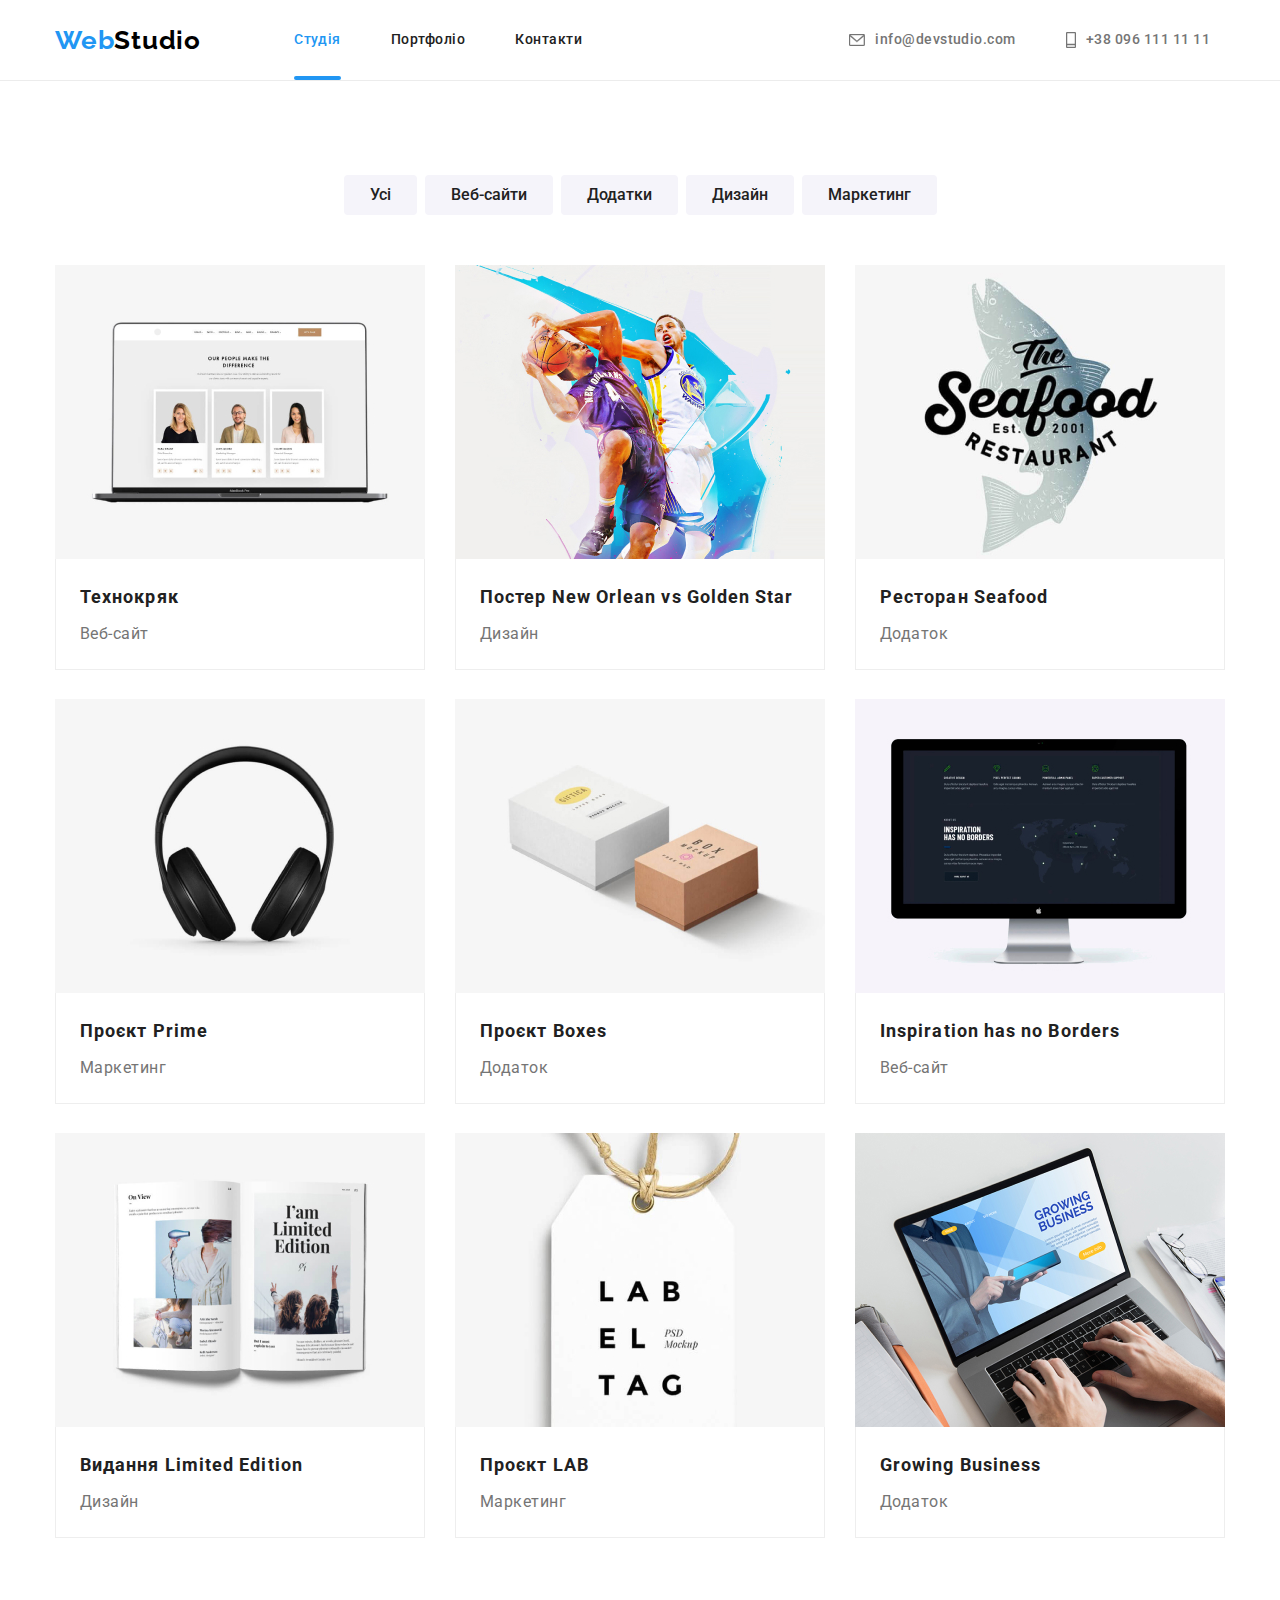
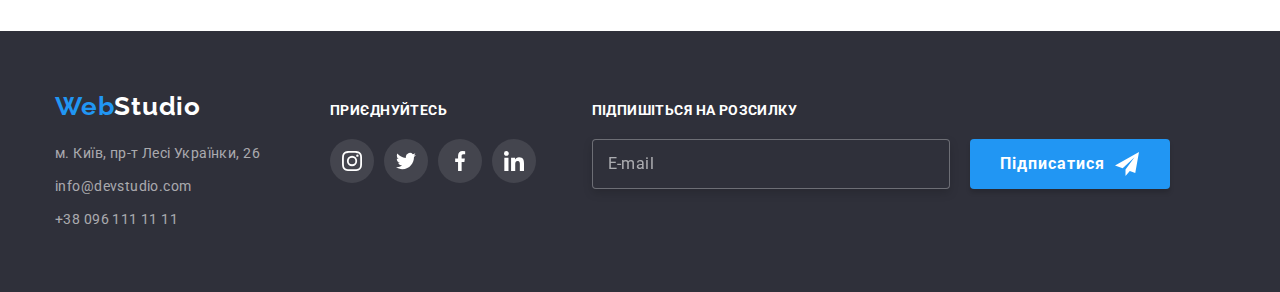
==== commit 87e4ea62: "герой" ====
--- a/portfolio.html
+++ b/portfolio.html
@@ -61,7 +61,7 @@
           <div class="menu__container">
             <button class="menu__btn-close js-close-menu" type="button">
               <svg class="menu__icon-close">
-                <use href="./images/icons.svg/icons.svg#icon-vector-x"></use>
+                <use href="./images/icons.svg/icons.svg#icon-close_24px"></use>
               </svg>
             </button>
             <nav class="">
--- a/css/main.min.css
+++ b/css/main.min.css
@@ -1 +1 @@
-.visually-hidden{position:absolute;white-space:nowrap;width:1px;height:1px;overflow:hidden;border:0;padding:0;clip:rect(0 0 0 0);-webkit-clip-path:inset(50%);clip-path:inset(50%);margin:-1px}.btn{font-family:"Roboto";font-weight:700;font-size:16px;line-height:1.87;letter-spacing:.06em;background-color:#2196f3;color:#fff;border:1px solid rgba(0,0,0,0);border-radius:4px;cursor:pointer}.net-icon{width:20px;height:20px}html{-webkit-box-sizing:border-box;box-sizing:border-box}.decoration{text-decoration:none}h2,h3,p{margin:0;padding:0}img{display:block;max-width:100%}body{font-family:"Roboto",sans-serif;background-color:#fff;font-weight:400;letter-spacing:.03em;color:#212121}.list{padding:0;margin:0;list-style:none}.link{text-decoration:none}.centered{text-align:center}.container{padding-left:15px;padding-right:15px;margin-left:auto;margin-right:auto}@media screen and (min-width: 480px){.container{width:480px}}@media screen and (min-width: 768px){.container{width:768px}}@media screen and (min-width: 1200px){.container{width:1200px}}.sections{padding-top:60px;padding-bottom:60px}@media screen and (min-width: 1200px){.sections{padding-top:94px;padding-bottom:94px}}.header{border-bottom:1px solid #ececec}.header-container{display:-webkit-box;display:-ms-flexbox;display:flex}@media screen and (min-width: 768px){.header-container{-webkit-box-pack:justify;-ms-flex-pack:justify;justify-content:space-between}}.site-nav__logo{display:-webkit-box;display:-ms-flexbox;display:flex;-webkit-box-align:center;-ms-flex-align:center;align-items:center;font-family:"Raleway";font-size:26px;font-weight:700;line-height:1.19;letter-spacing:.03em;color:#000}@media screen and (max-width: 1199.98px){.site-nav__logo{font-size:24px;line-height:1.1666666667}}.site-nav__text{color:#2196f3}.site-nav{display:-webkit-box;display:-ms-flexbox;display:flex}.site-nav__list{display:-webkit-box;display:-ms-flexbox;display:flex;margin-left:93px}@media screen and (max-width: 767.98px){.site-nav__list{display:none}}@media screen and (min-width: 768px)and (max-width: 1199.98px){.site-nav__list{margin-left:88px}}.site-nav__link{position:relative;display:block;padding-top:32px;padding-bottom:32px;font-weight:500;font-size:14px;line-height:1.14;color:var(--primary-color);-webkit-transition:color 250ms cubic-bezier(0.4, 0, 0.2, 1);transition:color 250ms cubic-bezier(0.4, 0, 0.2, 1)}.site-nav__link:hover,.site-nav__link:focus{color:#2196f3}.site-nav__link.current::after{content:"";position:absolute;left:0;bottom:0;display:block;width:100%;height:4px;background-color:#2196f3;border-radius:2px}@media screen and (max-width: 1199.98px){.site-nav__item:not(:last-child){margin-right:55px}}@media screen and (min-width: 1200px){.site-nav__item:not(:last-child){margin-right:50px}}.site-contacts{display:-webkit-box;display:-ms-flexbox;display:flex;padding-right:15px}@media screen and (max-width: 767.98px){.site-contacts{display:none}}@media screen and (max-width: 1199.98px){.site-contacts{-webkit-box-orient:vertical;-webkit-box-direction:normal;-ms-flex-direction:column;flex-direction:column;-webkit-box-pack:center;-ms-flex-pack:center;justify-content:center}}@media screen and (min-width: 1200px){.site-contacts{margin-left:auto;-webkit-box-align:center;-ms-flex-align:center;align-items:center}}@media screen and (min-width: 1200px){.site-contacts__item+.site-contacts__item{margin-left:50px}}@media screen and (max-width: 1199.98px){.site-contacts__item:nth-child(1){margin-bottom:10px}}.current{color:#2196f3}.site-contacts__link{font-weight:500;font-size:14px;line-height:1.14;color:#757575;-webkit-transition:color 250ms cubic-bezier(0.4, 0, 0.2, 1);transition:color 250ms cubic-bezier(0.4, 0, 0.2, 1)}.site-contacts__link:hover,.site-contacts__link:focus{color:#2196f3}@media screen and (min-width: 1200px){.site-contacts__link{display:-webkit-inline-box;display:-ms-inline-flexbox;display:inline-flex;padding-top:32px;padding-bottom:32px}}.site-contacts__icon{-ms-flex-item-align:center;align-self:center;margin-right:10px;fill:#757575;stroke:currentColor}.site-contacts__icon-mail{width:16px;height:12px}.site-contacts__icon-tel{width:10px;height:16px}@media screen and (max-width: 767px){.site-nav__list,.site-contacts{display:none}.site-nav{display:-webkit-box;display:-ms-flexbox;display:flex;width:450px;padding-bottom:16px;padding-top:16px;-webkit-box-pack:justify;-ms-flex-pack:justify;justify-content:space-between;-webkit-box-align:center;-ms-flex-align:center;align-items:center}}.site-nav{display:-webkit-box;display:-ms-flexbox;display:flex;-webkit-box-align:center;-ms-flex-align:center;align-items:center}.header{border-bottom:1px solid #ececec}.head__menu{cursor:pointer;display:inline-block;border-color:rgba(0,0,0,0);background-color:#fff;fill:#000}.head__backdrop{display:-webkit-box;display:-ms-flexbox;display:flex;position:fixed;top:0;left:0;width:100%;height:100%;background-color:#fff;z-index:999}.head__backdrop.is-hidden{opacity:0;pointer-events:none;-webkit-transform:scale(0.9);transform:scale(0.9)}.icon-menu{width:40px;height:40px;fill:#000}.menu__container{padding-top:48px;padding-bottom:48px;padding-left:40px}.menu__btn-close{position:fixed;top:10px;right:15px;padding:0;border:none;background-color:#fff}.menu__icon-close{width:40px;height:40px}.menu__btn-close:hover .menu__icon-close,.menu__btn-close:focus .menu__icon-close{fill:#2196f3}.menu__section{font-weight:500;font-size:40px;line-height:47px;letter-spacing:.02em;color:#212121}.menu__link:not(:last-child){margin-bottom:32px}.menu__link:hover .menu__section,.menu__link:focus .menu__section{color:#2196f3}.menu__section-list{padding:0;margin:0}.menu__social{position:fixed;bottom:48px;left:40px}.menu__list{display:-webkit-box;display:-ms-flexbox;display:flex;-webkit-box-pack:start;-ms-flex-pack:start;justify-content:flex-start;-ms-flex-wrap:wrap;flex-wrap:wrap}.menu__mail-phone{margin:0;padding:0;display:-webkit-box;display:-ms-flexbox;display:flex;-webkit-box-orient:vertical;-webkit-box-direction:reverse;-ms-flex-direction:column-reverse;flex-direction:column-reverse;position:fixed;bottom:134px;gap:32px}.menu__mail{font-weight:500;font-size:24px;line-height:1.1666666667;letter-spacing:.02em;color:#757575}.menu__phone{font-weight:500;font-size:34px;line-height:1.1764705882;letter-spacing:.02em;color:#757575}.menu__mail:hover,.menu__mail:focus,.menu__phone:hover,.menu__phone:focus{color:#2196f3}.current{color:#2196f3}.social__link:not(:last-child){padding-right:10px;border-right:1px solid rgba(33,33,33,.2)}.social__link:not(:first-child){padding-left:10px}.social__link{font-weight:500;font-size:18px;line-height:1.2222222222;letter-spacing:.02em;color:#2196f3}@media screen and (min-width: 768px){.head__menu,.head__backdrop{display:none}}.backdrop{position:absolute;left:0;top:0;width:100%;height:100%;background-color:rgba(0,0,0,.2);-webkit-transition:opacity 250ms cubic-bezier(0.4, 0, 0.2, 1);transition:opacity 250ms cubic-bezier(0.4, 0, 0.2, 1)}.backdrop.is-hidden{opacity:0;pointer-events:none}.backdrop.is-hidden .modal{-webkit-transform:translate(-50%, -50%) scale(0.6);transform:translate(-50%, -50%) scale(0.6)}.hiro{width:1600px;margin:auto;padding-top:200px;padding-bottom:200px;background-color:#2f303a;background-image:-webkit-gradient(linear, left top, right top, from(rgba(47, 48, 58, 0.4)), to(rgba(47, 48, 58, 0.4))),url(../images/hiro.jpg);background-image:linear-gradient(to right, rgba(47, 48, 58, 0.4), rgba(47, 48, 58, 0.4)),url(../images/hiro.jpg);background-repeat:no-repeat;background-position:center}.hiro__titel{margin-top:0;width:696px;display:-webkit-box;display:-ms-flexbox;display:flex;margin-left:auto;margin-right:auto;margin-bottom:30px;font-weight:900;font-size:44px;line-height:1.36;color:#fff;letter-spacing:.06em;text-transform:uppercase}.hiro__button{min-width:216px;padding:10px 32px}@media screen and (min-width: 768px){.benefits__list{display:-webkit-box;display:-ms-flexbox;display:flex;-ms-flex-wrap:wrap;flex-wrap:wrap;gap:30px}}@media screen and (min-width: 768px){.benefits__item{width:354px}}@media screen and (min-width: 1200px){.benefits__item{width:calc((100% - 90px)/4)}}.benefits__titel{font-size:14px;line-height:1.14;margin-bottom:10px}@media screen and (max-width: 767.98px){.benefits__titel{display:-webkit-box;display:-ms-flexbox;display:flex;-webkit-box-pack:center;-ms-flex-pack:center;justify-content:center}}.benefits__text{color:#757575;font-size:14px;line-height:1.71}@media screen and (max-width: 767.98px){.benefits__text{padding-bottom:30px}}.benefits__wrapper-icon{width:270px;height:120px;margin-bottom:30px;display:-webkit-box;display:-ms-flexbox;display:flex;-webkit-box-pack:center;-ms-flex-pack:center;justify-content:center;-webkit-box-align:center;-ms-flex-align:center;align-items:center;background:#f5f4fa;border-radius:4px}@media screen and (max-width: 767px){.benefits__wrapper-icon{width:100%}}@media screen and (min-width: 767px)and (max-width: 1199px){.benefits__wrapper-icon{width:354px}}.benefits__icon{width:70px;height:70px}.projects{padding-bottom:94px}@media(max-width: 1199px){.projects{display:none}}@media screen and (max-width: 1199.98px){.projects__titel,.team__titel-section,.clients__titel{font-size:28px;line-height:1.17;letter-spacing:.03em;margin-bottom:30px}}@media screen and (min-width: 1200px){.projects__titel,.team__titel-section,.clients__titel{font-size:36px;line-height:1.16;margin-bottom:50px}}.projects__list{display:-webkit-box;display:-ms-flexbox;display:flex;-ms-flex-wrap:wrap;flex-wrap:wrap}.projects__item{position:relative;width:calc((100% - 60px)/3);margin-right:30px}.projects__item:nth-child(3n){margin-right:0}.projects__description{display:-webkit-box;display:-ms-flexbox;display:flex;position:absolute;bottom:0;width:100%;height:70px;background-color:rgba(47,48,58,.8);font-family:"Roboto";font-style:normal;font-weight:700;font-size:14px;line-height:1.14;text-align:center;-webkit-box-align:center;-ms-flex-align:center;align-items:center;-webkit-box-pack:center;-ms-flex-pack:center;justify-content:center;text-transform:uppercase;color:#fff}.team{background-color:#f5f4fa;padding-bottom:94px;padding-top:94px}@media screen and (max-width: 1199.98px){.team__list{display:-webkit-box;display:-ms-flexbox;display:flex;-ms-flex-wrap:wrap;flex-wrap:wrap;-webkit-box-pack:center;-ms-flex-pack:center;justify-content:center;gap:30px}}@media screen and (min-width: 1200px){.team__list{display:-webkit-box;display:-ms-flexbox;display:flex;gap:30px}}.team__img{height:auto}.team__text{width:270px;background-color:#fff;padding-top:30px;padding-bottom:30px;-webkit-box-shadow:0px 1px 3px rgba(0,0,0,.12),0px 1px 1px rgba(0,0,0,.14),0px 2px 1px rgba(0,0,0,.2);box-shadow:0px 1px 3px rgba(0,0,0,.12),0px 1px 1px rgba(0,0,0,.14),0px 2px 1px rgba(0,0,0,.2);border-radius:0px 0px 4px 4px}@media screen and (max-width: 767.98px){.team__text{width:450px}}@media screen and (max-width: 1199.98px){.team__text{width:354px}}.team__titel{font-weight:500;font-size:16px;line-height:1.18;color:#212121;margin-bottom:10px}.team__description{line-height:1.18;color:#757575;margin-bottom:16px}.team__net-list{display:-webkit-box;display:-ms-flexbox;display:flex;-webkit-box-pack:center;-ms-flex-pack:center;justify-content:center}.net-item{border-radius:50%;-webkit-transition:background-color 250ms cubic-bezier(0.4, 0, 0.2, 1);transition:background-color 250ms cubic-bezier(0.4, 0, 0.2, 1)}.net-item:not(:last-child){margin-right:10px}.net-link{display:-webkit-box;display:-ms-flexbox;display:flex;-webkit-box-align:center;-ms-flex-align:center;align-items:center;-webkit-box-pack:center;-ms-flex-pack:center;justify-content:center;width:44px;height:44px;font-size:0px;padding:0;border-radius:50%;fill:#afb1b8;-webkit-transition:background-color 250ms cubic-bezier(0.4, 0, 0.2, 1);transition:background-color 250ms cubic-bezier(0.4, 0, 0.2, 1)}.net-link:hover,.net-link:focus{fill:#fff;background-color:#2196f3}@media screen and (max-width: 1199.98px){.clients__titel{font-family:"Roboto";font-style:normal;font-weight:700;line-height:1.1785714286;color:#212121}}.clients__list{display:-webkit-box;display:-ms-flexbox;display:flex;-ms-flex-wrap:wrap;flex-wrap:wrap;gap:30px}@media screen and (min-width: 1px){.clients__list{-webkit-box-pack:center;-ms-flex-pack:center;justify-content:center}}@media screen and (max-width: 767px){.clients__item{max-width:210px;width:calc((100% - 30px)/2)}}@media screen and (min-width: 768px){.clients__item{width:226px}}@media screen and (min-width: 1200px){.clients__item{width:170px}}.clients__link{height:92px;color:#afb1b8;border:1px solid #afb1b8;border-radius:4px;display:-webkit-box;display:-ms-flexbox;display:flex;-webkit-box-pack:center;-ms-flex-pack:center;justify-content:center;-webkit-box-align:center;-ms-flex-align:center;align-items:center;-webkit-transition:border-color,color 250ms cubic-bezier(0.4, 0, 0.2, 1);transition:border-color,color 250ms cubic-bezier(0.4, 0, 0.2, 1)}.clients__link:hover{border-color:#2196f3;color:#2196f3}.clients__link:focus .clients__icon{fill:#2196f3}@media screen and (max-width: 767px){.clients__link{max-width:210px}}@media screen and (min-width: 768px){.clients__link{width:226px}}@media screen and (min-width: 1200px){.clients__link{width:170px}}.clients__icon{width:106px;height:60px;fill:currentColor}.footer{padding-bottom:60px;padding-top:60px;background-color:#2f303a}@media screen and (max-width: 767.98px){.footer{min-height:604px}}.footer__container{-webkit-box-align:baseline;-ms-flex-align:baseline;align-items:baseline}@media screen and (min-width: 768px)and (max-width: 1199px){.footer__container{display:-webkit-box;display:-ms-flexbox;display:flex;-ms-flex-wrap:wrap;flex-wrap:wrap;-webkit-box-pack:center;-ms-flex-pack:center;justify-content:center;gap:165px;row-gap:60px}}@media screen and (min-width: 1200px){.footer__container{display:-webkit-box;display:-ms-flexbox;display:flex}}@media screen and (max-width: 767.98px){.footer__wrapper{-webkit-box-orient:vertical;-webkit-box-direction:normal;-ms-flex-direction:column;flex-direction:column;margin-left:auto;margin-right:auto}}@media screen and (min-width: 1200px){.footer__wrapper{margin-right:70px}}.footer__logo{color:#fff;line-height:1.19}@media screen and (max-width: 1199.98px){.footer__logo{max-width:154px;font-size:24px;line-height:1.1666666667;letter-spacing:.03em;margin-bottom:28px;-webkit-box-pack:center;-ms-flex-pack:center;justify-content:center;margin-left:auto;margin-right:auto}}@media screen and (min-width: 1200px){.footer__logo{margin-bottom:20px}}@media screen and (max-width: 767.98px){.footer__address{margin-bottom:60px;min-width:232px}}@media screen and (max-width: 1199.98px){.footer__address{text-align:center}}@media screen and (max-width: 767.98px){.address-list__item{display:-webkit-box;display:-ms-flexbox;display:flex;-webkit-box-pack:center;-ms-flex-pack:center;justify-content:center}}@media screen and (max-width: 1199.98px){.address-list__item:not(:last-child){margin-bottom:12px}}@media screen and (min-width: 1200px){.address-list__item:nth-child(-n+2){margin-bottom:9px}}.address__link{color:rgba(255,255,255,.6);font-style:normal;font-size:14px;line-height:1.71;letter-spacing:.03em;-webkit-transition:color 250ms cubic-bezier(0.4, 0, 0.2, 1);transition:color 250ms cubic-bezier(0.4, 0, 0.2, 1)}.address__link:hover,.address__link:focus{color:#fff}.form-footer{margin-left:auto;margin-right:auto}.form-footer__subscription{display:-webkit-box;display:-ms-flexbox;display:flex;-webkit-box-align:end;-ms-flex-align:end;align-items:end}@media screen and (max-width: 1199.98px){.form-footer__subscription{-webkit-box-orient:vertical;-webkit-box-direction:normal;-ms-flex-direction:column;flex-direction:column}}.form-footer__form-field{display:-webkit-box;display:-ms-flexbox;display:flex;-webkit-box-orient:vertical;-webkit-box-direction:normal;-ms-flex-direction:column;flex-direction:column}@media screen and (max-width: 1199.98px){.form-footer__form-field{max-width:450px;width:100%}}@media screen and (min-width: 1200px){.form-footer__form-field{margin-right:20px}}.form-footer__form-mail{font-style:normal;font-weight:700;font-size:14px;line-height:1.14;letter-spacing:.03em;text-transform:uppercase;color:#fff}@media screen and (max-width: 1199.98px){.form-footer__form-mail{max-width:450px;width:100%;margin-bottom:20px;display:-webkit-box;display:-ms-flexbox;display:flex;-webkit-box-pack:center;-ms-flex-pack:center;justify-content:center}}@media screen and (min-width: 1200px){.form-footer__form-mail{margin-bottom:20px}}.form-footer__form-input{width:358px;height:50px;padding:15px;background:#2f303a;color:#fff;border:1px solid rgba(255,255,255,.3);-webkit-filter:drop-shadow(0px 4px 4px rgba(0, 0, 0, 0.15));filter:drop-shadow(0px 4px 4px rgba(0, 0, 0, 0.15));border-radius:4px;outline-color:#2196f3}@media screen and (max-width: 767.98px){.form-footer__form-input{max-width:450px;width:100%;margin-bottom:20px}}@media screen and (max-width: 1199.98px){.form-footer__form-input{margin-bottom:20px}}.form-footer__form-input::-webkit-input-placeholder{line-height:1.25;display:-webkit-box;display:flex;-webkit-box-align:center;align-items:center;letter-spacing:.03em;color:rgba(255,255,255,.6)}.form-footer__form-input::-moz-placeholder{line-height:1.25;display:flex;align-items:center;letter-spacing:.03em;color:rgba(255,255,255,.6)}.form-footer__form-input:-ms-input-placeholder{line-height:1.25;display:-ms-flexbox;display:flex;-ms-flex-align:center;align-items:center;letter-spacing:.03em;color:rgba(255,255,255,.6)}.form-footer__form-input::-ms-input-placeholder{line-height:1.25;display:-ms-flexbox;display:flex;-ms-flex-align:center;align-items:center;letter-spacing:.03em;color:rgba(255,255,255,.6)}.form-footer__form-input::placeholder{line-height:1.25;display:-webkit-box;display:-ms-flexbox;display:flex;-webkit-box-align:center;-ms-flex-align:center;align-items:center;letter-spacing:.03em;color:rgba(255,255,255,.6)}.form-footer__btn{width:200px;height:50px;display:-webkit-box;display:-ms-flexbox;display:flex;-webkit-box-align:center;-ms-flex-align:center;align-items:center;-webkit-box-pack:center;-ms-flex-pack:center;justify-content:center;-webkit-box-shadow:0px 4px 4px rgba(0,0,0,.15);box-shadow:0px 4px 4px rgba(0,0,0,.15)}@media screen and (max-width: 1199.98px){.form-footer__btn{margin-left:auto;margin-right:auto}}.form-footer__icon-telegram{width:24px;height:24px;fill:#fff;margin-left:10px}@media screen and (max-width: 767.98px){.footer-icons{margin-bottom:60px}}.footer-icons__titel{font-size:14px;line-height:1.14;letter-spacing:.03em;text-transform:uppercase;color:#fff}@media screen and (max-width: 1199.98px){.footer-icons__titel{-webkit-box-pack:center;-ms-flex-pack:center;justify-content:center;display:-webkit-box;display:-ms-flexbox;display:flex;margin-bottom:20px}}@media screen and (min-width: 1200px){.footer-icons__titel{margin-bottom:20px}}.footer-icons__list{display:-webkit-box;display:-ms-flexbox;display:flex;-webkit-box-pack:center;-ms-flex-pack:center;justify-content:center}.footer-icons__item{background-color:rgba(255,255,255,.1)}.footer-icons__item:hover{background-color:#2196f3}.footer-icons__link:focus{background-color:#2196f3}.footer__icon{fill:#fff}.backdrop{position:absolute;left:0;top:0;width:100%;height:100%;background-color:rgba(0,0,0,.2);-webkit-transition:opacity 250ms cubic-bezier(0.4, 0, 0.2, 1);transition:opacity 250ms cubic-bezier(0.4, 0, 0.2, 1)}.backdrop.is-hidden{opacity:0;pointer-events:none}.backdrop.is-hidden .modal{-webkit-transform:translate(-50%, -50%) scale(0.6);transform:translate(-50%, -50%) scale(0.6)}.modal__backdrop-close{position:absolute;width:30px;height:30px;top:8px;right:8px;color:#2196f3;background:#fff;border:1px solid rgba(0,0,0,.1);border-radius:50%;cursor:pointer}.modal__backdrop-close:hover .modal__backdrop-icon{fill:currentColor}.modal__backdrop-icon{width:11px;height:11px;fill:#000}.modal{position:relative;top:50%;left:50%;width:528px;min-height:581px;padding:40px;background-color:#fff;-webkit-box-shadow:0px 1px 3px rgba(0,0,0,.12),0px 1px 1px rgba(0,0,0,.14),0px 2px 1px rgba(0,0,0,.2);box-shadow:0px 1px 3px rgba(0,0,0,.12),0px 1px 1px rgba(0,0,0,.14),0px 2px 1px rgba(0,0,0,.2);border-radius:4px;-webkit-transform:translate(-50%, -50%) scale(1);transform:translate(-50%, -50%) scale(1);-webkit-transition:-webkit-transform 250ms cubic-bezier(0.4, 0, 0.2, 1);transition:-webkit-transform 250ms cubic-bezier(0.4, 0, 0.2, 1);transition:transform 250ms cubic-bezier(0.4, 0, 0.2, 1);transition:transform 250ms cubic-bezier(0.4, 0, 0.2, 1), -webkit-transform 250ms cubic-bezier(0.4, 0, 0.2, 1)}.modal__text{margin-bottom:12px;font-weight:700;font-size:20px;line-height:1.15;text-align:center;letter-spacing:.03em;color:#212121}.modal-form__input{margin-top:4px;width:100%;height:40px;padding-left:42px;border:1px solid rgba(33,33,33,.2);border-radius:4px;outline-color:#2196f3}.modal-form__input:focus+.modal-form__icon{fill:#2196f3}.modal-form__icon{position:absolute;top:50%;left:15px;width:18px;height:18px;fill:#212121}.modal-form__label{position:relative;display:-webkit-box;display:-ms-flexbox;display:flex;-webkit-box-orient:vertical;-webkit-box-direction:normal;-ms-flex-direction:column;flex-direction:column;margin-bottom:10px;font-size:12px;line-height:1.16;letter-spacing:.01em;color:#757575}.modal-form__texarea-label{font-size:12px;line-height:1.16;letter-spacing:.01em;color:#757575}.modal-form__textarea{resize:none;width:100%;min-height:120px;padding:12px 16px;margin-top:4px;margin-bottom:20px;border:1px solid rgba(33,33,33,.2);border-radius:4px;outline-color:#2196f3}textarea::-webkit-input-placeholder{color:rgba(117,117,117,.5)}textarea::-moz-placeholder{color:rgba(117,117,117,.5)}textarea:-ms-input-placeholder{color:rgba(117,117,117,.5)}textarea::-ms-input-placeholder{color:rgba(117,117,117,.5)}textarea::placeholder{color:rgba(117,117,117,.5)}.modal-form__agree-label{display:-webkit-box;display:-ms-flexbox;display:flex;-webkit-box-align:center;-ms-flex-align:center;align-items:center;-webkit-box-pack:center;-ms-flex-pack:center;justify-content:center;font-size:14px;line-height:1.71;margin-bottom:30px;letter-spacing:.03em;color:#757575}.modal-form__agree-label::before{content:" ";display:-webkit-box;display:-ms-flexbox;display:flex;width:16px;height:15px;margin-right:7px;border:2px solid #212121;border-radius:2px;-webkit-box-shadow:0px 1px 3px rgba(0,0,0,.12),0px 1px 1px rgba(0,0,0,.14),0px 2px 1px rgba(0,0,0,.2);box-shadow:0px 1px 3px rgba(0,0,0,.12),0px 1px 1px rgba(0,0,0,.14),0px 2px 1px rgba(0,0,0,.2)}.modal-form__link{color:#2196f3;margin-left:5px}.modal-form__checkbox-agree:checked+.modal-form__agree-label::before{background-color:#2196f3;border:none;background-image:url(../images/icons.svg/chek-mark.svg);background-repeat:no-repeat;background-position:center}.modal-form__button{display:block;margin:0 auto;width:200px;height:50px;padding:10px 52px;background:#2196f3}.filter{padding-top:94px;padding-bottom:94px}@media screen and (max-width: 1199.98px){.filter{padding-top:60px;padding-bottom:60px}}.filter-list{display:-webkit-box;display:-ms-flexbox;display:flex;-webkit-box-pack:center;-ms-flex-pack:center;justify-content:center;margin-bottom:50px}@media screen and (max-width: 767.98px){.filter-list{-ms-flex-wrap:wrap;flex-wrap:wrap;-webkit-box-pack:start;-ms-flex-pack:start;justify-content:flex-start;margin-bottom:40px}}.filter-list__item:not(:last-child){margin-right:8px}@media screen and (max-width: 767.99px){.filter-list__item:nth-last-child(-n+2){margin-top:15px}}.filter-list__btn{font-weight:500;font-size:16px;line-height:1.62;min-width:73px;padding:6px 25px;border-radius:4px;border:1px solid rgba(0,0,0,0);background-color:#f5f4fa;color:#212121;cursor:pointer;-webkit-transition:background-color,color,250ms cubic-bezier(0.4, 0, 0.2, 1),-webkit-box-shadow;transition:background-color,color,250ms cubic-bezier(0.4, 0, 0.2, 1),-webkit-box-shadow;transition:background-color,color,box-shadow,250ms cubic-bezier(0.4, 0, 0.2, 1);transition:background-color,color,box-shadow,250ms cubic-bezier(0.4, 0, 0.2, 1),-webkit-box-shadow}.filter-list__btn:hover,.filter-list__btn:focus{background-color:#2196f3;color:#fff;-webkit-box-shadow:0px 3px 1px rgba(0,0,0,.1),0px 1px 2px rgba(0,0,0,.08),0px 2px 2px rgba(0,0,0,.12);box-shadow:0px 3px 1px rgba(0,0,0,.1),0px 1px 2px rgba(0,0,0,.08),0px 2px 2px rgba(0,0,0,.12)}@media screen and (min-width: 768px){.filter__work-list{-ms-flex-wrap:wrap;flex-wrap:wrap;display:-webkit-box;display:-ms-flexbox;display:flex;gap:30px}}.filter__work-item{-webkit-transition:-webkit-box-shadow 250ms cubic-bezier(0.4, 0, 0.2, 1);transition:-webkit-box-shadow 250ms cubic-bezier(0.4, 0, 0.2, 1);transition:box-shadow 250ms cubic-bezier(0.4, 0, 0.2, 1);transition:box-shadow 250ms cubic-bezier(0.4, 0, 0.2, 1), -webkit-box-shadow 250ms cubic-bezier(0.4, 0, 0.2, 1)}@media screen and (min-width: 768px)and (max-width: 1199.98px){.filter__work-item{max-width:354px;width:calc((100% - 30px)/2)}}@media screen and (min-width: 1200px){.filter__work-item{height:404px;width:calc((100% - 60px)/3);margin-right:30px;margin-bottom:30px}}.filter__work-item:hover{-webkit-box-shadow:0px 1px 1px rgba(0,0,0,.12),0px 4px 4px rgba(0,0,0,.06),1px 4px 6px rgba(0,0,0,.16);box-shadow:0px 1px 1px rgba(0,0,0,.12),0px 4px 4px rgba(0,0,0,.06),1px 4px 6px rgba(0,0,0,.16)}@media screen and (min-width: 1200px){.filter__work-item:nth-child(3n){margin-right:0}.filter__work-item:nth-last-child(-n+3){margin-bottom:0}}.filter__work-titel{font-size:18px;line-height:2;color:#212121;letter-spacing:.06em}.filter__work-description{line-height:1.87;color:#757575}.filter__img{display:block;width:100%;height:auto}.filter__work-link:hover .filter__description{-webkit-transform:translateY(0%);transform:translateY(0%);opacity:1}.filter__work-link:focus .filter__description{-webkit-transform:translateY(0%);transform:translateY(0%);opacity:1}.filter__work-link:hover .filter__product-thumb::before{-webkit-transform:translateY(0);transform:translateY(0)}.filter__work-link:focus .filter__product-thumb::before{-webkit-transform:translateY(0);transform:translateY(0)}.filter__product-thumb{position:relative;overflow:hidden}@media screen and (max-width: 767.99px){.filter__product-thumb{height:294px}}.filter__description{position:absolute;top:0;left:0;padding-top:63px;padding-right:24px;padding-bottom:63px;padding-left:24px;width:100%;height:100%;background-color:rgba(33,150,243,.9);font-size:18px;line-height:1.56;color:#fff;-webkit-transform:translateY(101%);transform:translateY(101%);-webkit-transition:-webkit-transform 250ms cubic-bezier(0.4, 0, 0.2, 1);transition:-webkit-transform 250ms cubic-bezier(0.4, 0, 0.2, 1);transition:transform 250ms cubic-bezier(0.4, 0, 0.2, 1);transition:transform 250ms cubic-bezier(0.4, 0, 0.2, 1), -webkit-transform 250ms cubic-bezier(0.4, 0, 0.2, 1)}.filter__work-text{padding:20px 24px;border-bottom:1px solid #eee;border-left:1px solid #eee;border-right:1px solid #eee}.filter__work-titel{margin-bottom:4px}/*# sourceMappingURL=main.min.css.map */+.visually-hidden{position:absolute;white-space:nowrap;width:1px;height:1px;overflow:hidden;border:0;padding:0;clip:rect(0 0 0 0);-webkit-clip-path:inset(50%);clip-path:inset(50%);margin:-1px}.btn{font-family:"Roboto";font-weight:700;font-size:16px;line-height:1.87;letter-spacing:.06em;background-color:#2196f3;color:#fff;border:1px solid rgba(0,0,0,0);border-radius:4px;cursor:pointer}.net-icon{width:20px;height:20px}html{-webkit-box-sizing:border-box;box-sizing:border-box}.decoration{text-decoration:none}h2,h3,p{margin:0;padding:0}img{display:block;max-width:100%}body{font-family:"Roboto",sans-serif;background-color:#fff;font-weight:400;letter-spacing:.03em;color:#212121}.list{padding:0;margin:0;list-style:none}.link{text-decoration:none}.centered{text-align:center}.container{padding-left:15px;padding-right:15px;margin-left:auto;margin-right:auto}@media screen and (min-width: 480px){.container{width:480px}}@media screen and (min-width: 768px){.container{width:768px}}@media screen and (min-width: 1200px){.container{width:1200px}}.sections{padding-top:60px;padding-bottom:60px}@media screen and (min-width: 1200px){.sections{padding-top:94px;padding-bottom:94px}}.header{border-bottom:1px solid #ececec}.header-container{display:-webkit-box;display:-ms-flexbox;display:flex}@media screen and (min-width: 768px){.header-container{-webkit-box-pack:justify;-ms-flex-pack:justify;justify-content:space-between}}.site-nav__logo{display:-webkit-box;display:-ms-flexbox;display:flex;-webkit-box-align:center;-ms-flex-align:center;align-items:center;font-family:"Raleway";font-size:26px;font-weight:700;line-height:1.19;letter-spacing:.03em;color:#000}@media screen and (max-width: 1199.98px){.site-nav__logo{font-size:24px;line-height:1.1666666667}}.site-nav__text{color:#2196f3}.site-nav{display:-webkit-box;display:-ms-flexbox;display:flex}.site-nav__list{display:-webkit-box;display:-ms-flexbox;display:flex;margin-left:93px}@media screen and (max-width: 767.98px){.site-nav__list{display:none}}@media screen and (min-width: 768px)and (max-width: 1199.98px){.site-nav__list{margin-left:88px}}.site-nav__link{position:relative;display:block;padding-top:32px;padding-bottom:32px;font-weight:500;font-size:14px;line-height:1.14;color:var(--primary-color);-webkit-transition:color 250ms cubic-bezier(0.4, 0, 0.2, 1);transition:color 250ms cubic-bezier(0.4, 0, 0.2, 1)}.site-nav__link:hover,.site-nav__link:focus{color:#2196f3}.site-nav__link.current::after{content:"";position:absolute;left:0;bottom:0;display:block;width:100%;height:4px;background-color:#2196f3;border-radius:2px}@media screen and (max-width: 1199.98px){.site-nav__item:not(:last-child){margin-right:55px}}@media screen and (min-width: 1200px){.site-nav__item:not(:last-child){margin-right:50px}}.site-contacts{display:-webkit-box;display:-ms-flexbox;display:flex;padding-right:15px}@media screen and (max-width: 767.98px){.site-contacts{display:none}}@media screen and (max-width: 1199.98px){.site-contacts{-webkit-box-orient:vertical;-webkit-box-direction:normal;-ms-flex-direction:column;flex-direction:column;-webkit-box-pack:center;-ms-flex-pack:center;justify-content:center}}@media screen and (min-width: 1200px){.site-contacts{margin-left:auto;-webkit-box-align:center;-ms-flex-align:center;align-items:center}}@media screen and (min-width: 1200px){.site-contacts__item+.site-contacts__item{margin-left:50px}}@media screen and (max-width: 1199.98px){.site-contacts__item:nth-child(1){margin-bottom:10px}}.current{color:#2196f3}.site-contacts__link{font-weight:500;font-size:14px;line-height:1.14;color:#757575;-webkit-transition:color 250ms cubic-bezier(0.4, 0, 0.2, 1);transition:color 250ms cubic-bezier(0.4, 0, 0.2, 1)}.site-contacts__link:hover,.site-contacts__link:focus{color:#2196f3}@media screen and (min-width: 1200px){.site-contacts__link{display:-webkit-inline-box;display:-ms-inline-flexbox;display:inline-flex;padding-top:32px;padding-bottom:32px}}.site-contacts__icon{-ms-flex-item-align:center;align-self:center;margin-right:10px;fill:#757575;stroke:currentColor}.site-contacts__icon-mail{width:16px;height:12px}.site-contacts__icon-tel{width:10px;height:16px}@media screen and (max-width: 767px){.site-nav__list,.site-contacts{display:none}.site-nav{display:-webkit-box;display:-ms-flexbox;display:flex;width:450px;padding-bottom:16px;padding-top:16px;-webkit-box-pack:justify;-ms-flex-pack:justify;justify-content:space-between;-webkit-box-align:center;-ms-flex-align:center;align-items:center}}.site-nav{display:-webkit-box;display:-ms-flexbox;display:flex;-webkit-box-align:center;-ms-flex-align:center;align-items:center}.header{border-bottom:1px solid #ececec}.head__menu{cursor:pointer;display:inline-block;border-color:rgba(0,0,0,0);background-color:#fff;fill:#000}.head__backdrop{display:-webkit-box;display:-ms-flexbox;display:flex;position:fixed;top:0;left:0;width:100%;height:100%;background-color:#fff;z-index:999}.head__backdrop.is-hidden{opacity:0;pointer-events:none;-webkit-transform:scale(0.9);transform:scale(0.9)}.icon-menu{width:40px;height:40px;fill:#000}.menu__container{padding-top:48px;padding-bottom:48px;padding-left:40px}.menu__btn-close{position:fixed;top:10px;right:15px;padding:0;border:none;background-color:#fff}.menu__icon-close{position:fixed;top:21px;right:25px;width:18px;height:18px}.menu__btn-close:hover .menu__icon-close,.menu__btn-close:focus .menu__icon-close{fill:#2196f3}.menu__section{font-weight:500;font-size:40px;line-height:47px;letter-spacing:.02em;color:#212121}.menu__link:not(:last-child){margin-bottom:32px}.menu__link:hover .menu__section,.menu__link:focus .menu__section{color:#2196f3}.menu__section-list{padding:0;margin:0}.menu__social{position:fixed;bottom:48px;left:40px}.menu__list{display:-webkit-box;display:-ms-flexbox;display:flex;-webkit-box-pack:start;-ms-flex-pack:start;justify-content:flex-start;-ms-flex-wrap:wrap;flex-wrap:wrap}.menu__mail-phone{margin:0;padding:0;display:-webkit-box;display:-ms-flexbox;display:flex;-webkit-box-orient:vertical;-webkit-box-direction:reverse;-ms-flex-direction:column-reverse;flex-direction:column-reverse;position:fixed;bottom:134px;gap:32px}.menu__mail{font-weight:500;font-size:24px;line-height:1.1666666667;letter-spacing:.02em;color:#757575}.menu__phone{font-weight:500;font-size:34px;line-height:1.1764705882;letter-spacing:.02em;color:#757575}.menu__mail:hover,.menu__mail:focus,.menu__phone:hover,.menu__phone:focus{color:#2196f3}.current{color:#2196f3}.social__link:not(:last-child){padding-right:10px;border-right:1px solid rgba(33,33,33,.2)}.social__link:not(:first-child){padding-left:10px}.social__link{font-weight:500;font-size:18px;line-height:1.2222222222;letter-spacing:.02em;color:#2196f3}@media screen and (min-width: 768px){.head__menu,.head__backdrop{display:none}}.backdrop{position:absolute;left:0;top:0;width:100%;height:100%;background-color:rgba(0,0,0,.2);-webkit-transition:opacity 250ms cubic-bezier(0.4, 0, 0.2, 1);transition:opacity 250ms cubic-bezier(0.4, 0, 0.2, 1)}.backdrop.is-hidden{opacity:0;pointer-events:none}.backdrop.is-hidden .modal{-webkit-transform:translate(-50%, -50%) scale(0.6);transform:translate(-50%, -50%) scale(0.6)}.hiro{max-width:480px;padding-top:118px;padding-bottom:118px;margin:auto;background-color:#2f303a;background-repeat:no-repeat;background-position:center;background-size:cover}@media screen and (max-width: 767px){.hiro{background-image:-webkit-gradient(linear, left top, right top, from(rgba(47, 48, 58, 0.4)), to(rgba(47, 48, 58, 0.4))),url(../images/service/img_480.jpg);background-image:linear-gradient(to right, rgba(47, 48, 58, 0.4), rgba(47, 48, 58, 0.4)),url(../images/service/img_480.jpg)}}@media screen and (max-width: 767px)and (min-device-pixel-ratio: 2),screen and (max-width: 767px)and (-webkit-min-device-pixel-ratio: 2),screen and (max-width: 767px)and (min-resolution: 2dppx){.hiro{background-image:-webkit-gradient(linear, left top, right top, from(rgba(47, 48, 58, 0.4)), to(rgba(47, 48, 58, 0.4))),url(../images/service/img_960.jpg);background-image:linear-gradient(to right, rgba(47, 48, 58, 0.4), rgba(47, 48, 58, 0.4)),url(../images/service/img_960.jpg)}}@media screen and (min-width: 768px){.hiro{max-width:768px;background-image:-webkit-gradient(linear, left top, right top, from(rgba(47, 48, 58, 0.4)), to(rgba(47, 48, 58, 0.4))),url(../images/service/img_768.jpg);background-image:linear-gradient(to right, rgba(47, 48, 58, 0.4), rgba(47, 48, 58, 0.4)),url(../images/service/img_768.jpg)}}@media screen and (min-width: 768px)and (min-device-pixel-ratio: 2),screen and (min-width: 768px)and (-webkit-min-device-pixel-ratio: 2),screen and (min-width: 768px)and (min-resolution: 2dppx){.hiro{background-image:-webkit-gradient(linear, left top, right top, from(rgba(47, 48, 58, 0.4)), to(rgba(47, 48, 58, 0.4))),url(../images/service/img_1536.jpg);background-image:linear-gradient(to right, rgba(47, 48, 58, 0.4), rgba(47, 48, 58, 0.4)),url(../images/service/img_1536.jpg)}}@media screen and (min-width: 1200px){.hiro{max-width:1600px;padding-top:200px;padding-bottom:200px;background-image:-webkit-gradient(linear, left top, right top, from(rgba(47, 48, 58, 0.4)), to(rgba(47, 48, 58, 0.4))),url(../images/service/img_1600.jpg);background-image:linear-gradient(to right, rgba(47, 48, 58, 0.4), rgba(47, 48, 58, 0.4)),url(../images/service/img_1600.jpg)}}@media screen and (min-width: 1200px)and (min-device-pixel-ratio: 2),screen and (min-width: 1200px)and (-webkit-min-device-pixel-ratio: 2),screen and (min-width: 1200px)and (min-resolution: 2dppx){.hiro{background-image:-webkit-gradient(linear, left top, right top, from(rgba(47, 48, 58, 0.4)), to(rgba(47, 48, 58, 0.4))),url(../images/service/img_3200.jpg);background-image:linear-gradient(to right, rgba(47, 48, 58, 0.4), rgba(47, 48, 58, 0.4)),url(../images/service/img_3200.jpg)}}.hiro__titel{margin-top:0;width:696px;display:-webkit-box;display:-ms-flexbox;display:flex;margin-left:auto;margin-right:auto;margin-bottom:30px;font-weight:900;font-size:44px;line-height:1.36;color:#fff;letter-spacing:.06em;text-transform:uppercase}.hiro__button{min-width:216px;padding:10px 32px}@media screen and (min-width: 768px){.benefits__list{display:-webkit-box;display:-ms-flexbox;display:flex;-ms-flex-wrap:wrap;flex-wrap:wrap;gap:30px}}@media screen and (min-width: 768px){.benefits__item{width:354px}}@media screen and (min-width: 1200px){.benefits__item{width:calc((100% - 90px)/4)}}.benefits__titel{font-size:14px;line-height:1.14;margin-bottom:10px}@media screen and (max-width: 767.98px){.benefits__titel{display:-webkit-box;display:-ms-flexbox;display:flex;-webkit-box-pack:center;-ms-flex-pack:center;justify-content:center}}.benefits__text{color:#757575;font-size:14px;line-height:1.71}@media screen and (max-width: 767.98px){.benefits__text{padding-bottom:30px}}.benefits__wrapper-icon{width:270px;height:120px;margin-bottom:30px;display:-webkit-box;display:-ms-flexbox;display:flex;-webkit-box-pack:center;-ms-flex-pack:center;justify-content:center;-webkit-box-align:center;-ms-flex-align:center;align-items:center;background:#f5f4fa;border-radius:4px}@media screen and (max-width: 767px){.benefits__wrapper-icon{width:100%}}@media screen and (min-width: 767px)and (max-width: 1199px){.benefits__wrapper-icon{width:354px}}.benefits__icon{width:70px;height:70px}.projects{padding-bottom:94px}@media(max-width: 1199px){.projects{display:none}}@media screen and (max-width: 1199.98px){.projects__titel,.team__titel-section,.clients__titel{font-size:28px;line-height:1.17;letter-spacing:.03em;margin-bottom:30px}}@media screen and (min-width: 1200px){.projects__titel,.team__titel-section,.clients__titel{font-size:36px;line-height:1.16;margin-bottom:50px}}.projects__list{display:-webkit-box;display:-ms-flexbox;display:flex;-ms-flex-wrap:wrap;flex-wrap:wrap}.projects__item{position:relative;width:calc((100% - 60px)/3);margin-right:30px}.projects__item:nth-child(3n){margin-right:0}.projects__description{display:-webkit-box;display:-ms-flexbox;display:flex;position:absolute;bottom:0;width:100%;height:70px;background-color:rgba(47,48,58,.8);font-family:"Roboto";font-style:normal;font-weight:700;font-size:14px;line-height:1.14;text-align:center;-webkit-box-align:center;-ms-flex-align:center;align-items:center;-webkit-box-pack:center;-ms-flex-pack:center;justify-content:center;text-transform:uppercase;color:#fff}.team{background-color:#f5f4fa;padding-bottom:94px;padding-top:94px}@media screen and (max-width: 1199.98px){.team__list{display:-webkit-box;display:-ms-flexbox;display:flex;-ms-flex-wrap:wrap;flex-wrap:wrap;-webkit-box-pack:center;-ms-flex-pack:center;justify-content:center;gap:30px}}@media screen and (min-width: 1200px){.team__list{display:-webkit-box;display:-ms-flexbox;display:flex;gap:30px}}.team__img{height:auto}.team__text{width:270px;background-color:#fff;padding-top:30px;padding-bottom:30px;-webkit-box-shadow:0px 1px 3px rgba(0,0,0,.12),0px 1px 1px rgba(0,0,0,.14),0px 2px 1px rgba(0,0,0,.2);box-shadow:0px 1px 3px rgba(0,0,0,.12),0px 1px 1px rgba(0,0,0,.14),0px 2px 1px rgba(0,0,0,.2);border-radius:0px 0px 4px 4px}@media screen and (max-width: 767.98px){.team__text{width:450px}}@media screen and (max-width: 1199.98px){.team__text{width:354px}}.team__titel{font-weight:500;font-size:16px;line-height:1.18;color:#212121;margin-bottom:10px}.team__description{line-height:1.18;color:#757575;margin-bottom:16px}.team__net-list{display:-webkit-box;display:-ms-flexbox;display:flex;-webkit-box-pack:center;-ms-flex-pack:center;justify-content:center}.net-item{border-radius:50%;-webkit-transition:background-color 250ms cubic-bezier(0.4, 0, 0.2, 1);transition:background-color 250ms cubic-bezier(0.4, 0, 0.2, 1)}.net-item:not(:last-child){margin-right:10px}.net-link{display:-webkit-box;display:-ms-flexbox;display:flex;-webkit-box-align:center;-ms-flex-align:center;align-items:center;-webkit-box-pack:center;-ms-flex-pack:center;justify-content:center;width:44px;height:44px;font-size:0px;padding:0;border-radius:50%;fill:#afb1b8;-webkit-transition:background-color 250ms cubic-bezier(0.4, 0, 0.2, 1);transition:background-color 250ms cubic-bezier(0.4, 0, 0.2, 1)}.net-link:hover,.net-link:focus{fill:#fff;background-color:#2196f3}@media screen and (max-width: 1199.98px){.clients__titel{font-family:"Roboto";font-style:normal;font-weight:700;line-height:1.1785714286;color:#212121}}.clients__list{display:-webkit-box;display:-ms-flexbox;display:flex;-ms-flex-wrap:wrap;flex-wrap:wrap;gap:30px}@media screen and (min-width: 1px){.clients__list{-webkit-box-pack:center;-ms-flex-pack:center;justify-content:center}}@media screen and (max-width: 767px){.clients__item{max-width:210px;width:calc((100% - 30px)/2)}}@media screen and (min-width: 768px){.clients__item{width:226px}}@media screen and (min-width: 1200px){.clients__item{width:170px}}.clients__link{height:92px;color:#afb1b8;border:1px solid #afb1b8;border-radius:4px;display:-webkit-box;display:-ms-flexbox;display:flex;-webkit-box-pack:center;-ms-flex-pack:center;justify-content:center;-webkit-box-align:center;-ms-flex-align:center;align-items:center;-webkit-transition:border-color,color 250ms cubic-bezier(0.4, 0, 0.2, 1);transition:border-color,color 250ms cubic-bezier(0.4, 0, 0.2, 1)}.clients__link:hover{border-color:#2196f3;color:#2196f3}.clients__link:focus .clients__icon{fill:#2196f3}@media screen and (max-width: 767px){.clients__link{max-width:210px}}@media screen and (min-width: 768px){.clients__link{width:226px}}@media screen and (min-width: 1200px){.clients__link{width:170px}}.clients__icon{width:106px;height:60px;fill:currentColor}.footer{padding-bottom:60px;padding-top:60px;background-color:#2f303a}@media screen and (max-width: 767.98px){.footer{min-height:604px}}.footer__container{-webkit-box-align:baseline;-ms-flex-align:baseline;align-items:baseline}@media screen and (min-width: 768px)and (max-width: 1199px){.footer__container{display:-webkit-box;display:-ms-flexbox;display:flex;-ms-flex-wrap:wrap;flex-wrap:wrap;-webkit-box-pack:center;-ms-flex-pack:center;justify-content:center;gap:165px;row-gap:60px}}@media screen and (min-width: 1200px){.footer__container{display:-webkit-box;display:-ms-flexbox;display:flex}}@media screen and (max-width: 767.98px){.footer__wrapper{-webkit-box-orient:vertical;-webkit-box-direction:normal;-ms-flex-direction:column;flex-direction:column;margin-left:auto;margin-right:auto}}@media screen and (min-width: 1200px){.footer__wrapper{margin-right:70px}}.footer__logo{color:#fff;line-height:1.19}@media screen and (max-width: 1199.98px){.footer__logo{max-width:154px;font-size:24px;line-height:1.1666666667;letter-spacing:.03em;margin-bottom:28px;-webkit-box-pack:center;-ms-flex-pack:center;justify-content:center;margin-left:auto;margin-right:auto}}@media screen and (min-width: 1200px){.footer__logo{margin-bottom:20px}}@media screen and (max-width: 767.98px){.footer__address{margin-bottom:60px;min-width:232px}}@media screen and (max-width: 1199.98px){.footer__address{text-align:center}}@media screen and (max-width: 767.98px){.address-list__item{display:-webkit-box;display:-ms-flexbox;display:flex;-webkit-box-pack:center;-ms-flex-pack:center;justify-content:center}}@media screen and (max-width: 1199.98px){.address-list__item:not(:last-child){margin-bottom:12px}}@media screen and (min-width: 1200px){.address-list__item:nth-child(-n+2){margin-bottom:9px}}.address__link{color:rgba(255,255,255,.6);font-style:normal;font-size:14px;line-height:1.71;letter-spacing:.03em;-webkit-transition:color 250ms cubic-bezier(0.4, 0, 0.2, 1);transition:color 250ms cubic-bezier(0.4, 0, 0.2, 1)}.address__link:hover,.address__link:focus{color:#fff}.form-footer{margin-left:auto;margin-right:auto}.form-footer__subscription{display:-webkit-box;display:-ms-flexbox;display:flex;-webkit-box-align:end;-ms-flex-align:end;align-items:end}@media screen and (max-width: 1199.98px){.form-footer__subscription{-webkit-box-orient:vertical;-webkit-box-direction:normal;-ms-flex-direction:column;flex-direction:column}}.form-footer__form-field{display:-webkit-box;display:-ms-flexbox;display:flex;-webkit-box-orient:vertical;-webkit-box-direction:normal;-ms-flex-direction:column;flex-direction:column}@media screen and (max-width: 1199.98px){.form-footer__form-field{max-width:450px;width:100%}}@media screen and (min-width: 1200px){.form-footer__form-field{margin-right:20px}}.form-footer__form-mail{font-style:normal;font-weight:700;font-size:14px;line-height:1.14;letter-spacing:.03em;text-transform:uppercase;color:#fff}@media screen and (max-width: 1199.98px){.form-footer__form-mail{max-width:450px;width:100%;margin-bottom:20px;display:-webkit-box;display:-ms-flexbox;display:flex;-webkit-box-pack:center;-ms-flex-pack:center;justify-content:center}}@media screen and (min-width: 1200px){.form-footer__form-mail{margin-bottom:20px}}.form-footer__form-input{width:358px;height:50px;padding:15px;background:#2f303a;color:#fff;border:1px solid rgba(255,255,255,.3);-webkit-filter:drop-shadow(0px 4px 4px rgba(0, 0, 0, 0.15));filter:drop-shadow(0px 4px 4px rgba(0, 0, 0, 0.15));border-radius:4px;outline-color:#2196f3}@media screen and (max-width: 767.98px){.form-footer__form-input{max-width:450px;width:100%;margin-bottom:20px}}@media screen and (max-width: 1199.98px){.form-footer__form-input{margin-bottom:20px}}.form-footer__form-input::-webkit-input-placeholder{line-height:1.25;display:-webkit-box;display:flex;-webkit-box-align:center;align-items:center;letter-spacing:.03em;color:rgba(255,255,255,.6)}.form-footer__form-input::-moz-placeholder{line-height:1.25;display:flex;align-items:center;letter-spacing:.03em;color:rgba(255,255,255,.6)}.form-footer__form-input:-ms-input-placeholder{line-height:1.25;display:-ms-flexbox;display:flex;-ms-flex-align:center;align-items:center;letter-spacing:.03em;color:rgba(255,255,255,.6)}.form-footer__form-input::-ms-input-placeholder{line-height:1.25;display:-ms-flexbox;display:flex;-ms-flex-align:center;align-items:center;letter-spacing:.03em;color:rgba(255,255,255,.6)}.form-footer__form-input::placeholder{line-height:1.25;display:-webkit-box;display:-ms-flexbox;display:flex;-webkit-box-align:center;-ms-flex-align:center;align-items:center;letter-spacing:.03em;color:rgba(255,255,255,.6)}.form-footer__btn{width:200px;height:50px;display:-webkit-box;display:-ms-flexbox;display:flex;-webkit-box-align:center;-ms-flex-align:center;align-items:center;-webkit-box-pack:center;-ms-flex-pack:center;justify-content:center;-webkit-box-shadow:0px 4px 4px rgba(0,0,0,.15);box-shadow:0px 4px 4px rgba(0,0,0,.15)}@media screen and (max-width: 1199.98px){.form-footer__btn{margin-left:auto;margin-right:auto}}.form-footer__icon-telegram{width:24px;height:24px;fill:#fff;margin-left:10px}@media screen and (max-width: 767.98px){.footer-icons{margin-bottom:60px}}.footer-icons__titel{font-size:14px;line-height:1.14;letter-spacing:.03em;text-transform:uppercase;color:#fff}@media screen and (max-width: 1199.98px){.footer-icons__titel{-webkit-box-pack:center;-ms-flex-pack:center;justify-content:center;display:-webkit-box;display:-ms-flexbox;display:flex;margin-bottom:20px}}@media screen and (min-width: 1200px){.footer-icons__titel{margin-bottom:20px}}.footer-icons__list{display:-webkit-box;display:-ms-flexbox;display:flex;-webkit-box-pack:center;-ms-flex-pack:center;justify-content:center}.footer-icons__item{background-color:rgba(255,255,255,.1)}.footer-icons__item:hover{background-color:#2196f3}.footer-icons__link:focus{background-color:#2196f3}.footer__icon{fill:#fff}.backdrop{position:absolute;left:0;top:0;width:100%;height:100%;background-color:rgba(0,0,0,.2);-webkit-transition:opacity 250ms cubic-bezier(0.4, 0, 0.2, 1);transition:opacity 250ms cubic-bezier(0.4, 0, 0.2, 1)}.backdrop.is-hidden{opacity:0;pointer-events:none}.backdrop.is-hidden .modal{-webkit-transform:translate(-50%, -50%) scale(0.6);transform:translate(-50%, -50%) scale(0.6)}.modal__backdrop-close{position:absolute;width:30px;height:30px;top:8px;right:8px;color:#2196f3;background:#fff;border:1px solid rgba(0,0,0,.1);border-radius:50%;cursor:pointer}.modal__backdrop-close:hover .modal__backdrop-icon{fill:currentColor}.modal__backdrop-icon{width:11px;height:11px;fill:#000}.modal{position:relative;top:50%;left:50%;width:528px;min-height:581px;padding:40px;background-color:#fff;-webkit-box-shadow:0px 1px 3px rgba(0,0,0,.12),0px 1px 1px rgba(0,0,0,.14),0px 2px 1px rgba(0,0,0,.2);box-shadow:0px 1px 3px rgba(0,0,0,.12),0px 1px 1px rgba(0,0,0,.14),0px 2px 1px rgba(0,0,0,.2);border-radius:4px;-webkit-transform:translate(-50%, -50%) scale(1);transform:translate(-50%, -50%) scale(1);-webkit-transition:-webkit-transform 250ms cubic-bezier(0.4, 0, 0.2, 1);transition:-webkit-transform 250ms cubic-bezier(0.4, 0, 0.2, 1);transition:transform 250ms cubic-bezier(0.4, 0, 0.2, 1);transition:transform 250ms cubic-bezier(0.4, 0, 0.2, 1), -webkit-transform 250ms cubic-bezier(0.4, 0, 0.2, 1)}.modal__text{margin-bottom:12px;font-weight:700;font-size:20px;line-height:1.15;text-align:center;letter-spacing:.03em;color:#212121}.modal-form__input{margin-top:4px;width:100%;height:40px;padding-left:42px;border:1px solid rgba(33,33,33,.2);border-radius:4px;outline-color:#2196f3}.modal-form__input:focus+.modal-form__icon{fill:#2196f3}.modal-form__icon{position:absolute;top:50%;left:15px;width:18px;height:18px;fill:#212121}.modal-form__label{position:relative;display:-webkit-box;display:-ms-flexbox;display:flex;-webkit-box-orient:vertical;-webkit-box-direction:normal;-ms-flex-direction:column;flex-direction:column;margin-bottom:10px;font-size:12px;line-height:1.16;letter-spacing:.01em;color:#757575}.modal-form__texarea-label{font-size:12px;line-height:1.16;letter-spacing:.01em;color:#757575}.modal-form__textarea{resize:none;width:100%;min-height:120px;padding:12px 16px;margin-top:4px;margin-bottom:20px;border:1px solid rgba(33,33,33,.2);border-radius:4px;outline-color:#2196f3}textarea::-webkit-input-placeholder{color:rgba(117,117,117,.5)}textarea::-moz-placeholder{color:rgba(117,117,117,.5)}textarea:-ms-input-placeholder{color:rgba(117,117,117,.5)}textarea::-ms-input-placeholder{color:rgba(117,117,117,.5)}textarea::placeholder{color:rgba(117,117,117,.5)}.modal-form__agree-label{display:-webkit-box;display:-ms-flexbox;display:flex;-webkit-box-align:center;-ms-flex-align:center;align-items:center;-webkit-box-pack:center;-ms-flex-pack:center;justify-content:center;font-size:14px;line-height:1.71;margin-bottom:30px;letter-spacing:.03em;color:#757575}.modal-form__agree-label::before{content:" ";display:-webkit-box;display:-ms-flexbox;display:flex;width:16px;height:15px;margin-right:7px;border:2px solid #212121;border-radius:2px;-webkit-box-shadow:0px 1px 3px rgba(0,0,0,.12),0px 1px 1px rgba(0,0,0,.14),0px 2px 1px rgba(0,0,0,.2);box-shadow:0px 1px 3px rgba(0,0,0,.12),0px 1px 1px rgba(0,0,0,.14),0px 2px 1px rgba(0,0,0,.2)}.modal-form__link{color:#2196f3;margin-left:5px}.modal-form__checkbox-agree:checked+.modal-form__agree-label::before{background-color:#2196f3;border:none;background-image:url(../images/icons.svg/chek-mark.svg);background-repeat:no-repeat;background-position:center}.modal-form__button{display:block;margin:0 auto;width:200px;height:50px;padding:10px 52px;background:#2196f3}.filter{padding-top:94px;padding-bottom:94px}@media screen and (max-width: 1199.98px){.filter{padding-top:60px;padding-bottom:60px}}.filter-list{display:-webkit-box;display:-ms-flexbox;display:flex;-webkit-box-pack:center;-ms-flex-pack:center;justify-content:center;margin-bottom:50px}@media screen and (max-width: 767.98px){.filter-list{-ms-flex-wrap:wrap;flex-wrap:wrap;-webkit-box-pack:start;-ms-flex-pack:start;justify-content:flex-start;margin-bottom:40px}}.filter-list__item:not(:last-child){margin-right:8px}@media screen and (max-width: 767.99px){.filter-list__item:nth-last-child(-n+2){margin-top:15px}}.filter-list__btn{font-weight:500;font-size:16px;line-height:1.62;min-width:73px;padding:6px 25px;border-radius:4px;border:1px solid rgba(0,0,0,0);background-color:#f5f4fa;color:#212121;cursor:pointer;-webkit-transition:background-color,color,250ms cubic-bezier(0.4, 0, 0.2, 1),-webkit-box-shadow;transition:background-color,color,250ms cubic-bezier(0.4, 0, 0.2, 1),-webkit-box-shadow;transition:background-color,color,box-shadow,250ms cubic-bezier(0.4, 0, 0.2, 1);transition:background-color,color,box-shadow,250ms cubic-bezier(0.4, 0, 0.2, 1),-webkit-box-shadow}.filter-list__btn:hover,.filter-list__btn:focus{background-color:#2196f3;color:#fff;-webkit-box-shadow:0px 3px 1px rgba(0,0,0,.1),0px 1px 2px rgba(0,0,0,.08),0px 2px 2px rgba(0,0,0,.12);box-shadow:0px 3px 1px rgba(0,0,0,.1),0px 1px 2px rgba(0,0,0,.08),0px 2px 2px rgba(0,0,0,.12)}@media screen and (min-width: 768px)and (max-width: 1199.98px){.filter__work-list{-ms-flex-wrap:wrap;flex-wrap:wrap;display:-webkit-box;display:-ms-flexbox;display:flex;gap:30px}}@media screen and (min-width: 1200px){.filter__work-list{-ms-flex-wrap:wrap;flex-wrap:wrap;display:-webkit-box;display:-ms-flexbox;display:flex}}.filter__work-item{-webkit-transition:-webkit-box-shadow 250ms cubic-bezier(0.4, 0, 0.2, 1);transition:-webkit-box-shadow 250ms cubic-bezier(0.4, 0, 0.2, 1);transition:box-shadow 250ms cubic-bezier(0.4, 0, 0.2, 1);transition:box-shadow 250ms cubic-bezier(0.4, 0, 0.2, 1), -webkit-box-shadow 250ms cubic-bezier(0.4, 0, 0.2, 1)}@media screen and (min-width: 768px)and (max-width: 1199.98px){.filter__work-item{max-width:354px;width:calc((100% - 30px)/2)}}@media screen and (min-width: 1200px){.filter__work-item{height:404px;width:calc((100% - 60px)/3);margin-right:30px;margin-bottom:30px}}.filter__work-item:hover{-webkit-box-shadow:0px 1px 1px rgba(0,0,0,.12),0px 4px 4px rgba(0,0,0,.06),1px 4px 6px rgba(0,0,0,.16);box-shadow:0px 1px 1px rgba(0,0,0,.12),0px 4px 4px rgba(0,0,0,.06),1px 4px 6px rgba(0,0,0,.16)}@media screen and (min-width: 1200px){.filter__work-item:nth-child(3n){margin-right:0}.filter__work-item:nth-last-child(-n+3){margin-bottom:0}}.filter__work-titel{font-size:18px;line-height:2;color:#212121;letter-spacing:.06em;margin-bottom:4px}.filter__work-description{line-height:1.87;color:#757575}.filter__img{display:block;width:100%;height:auto}@media screen and (min-width: 768px)and (max-width: 1199.98px){.filter__work-link{display:-webkit-box;display:-ms-flexbox;display:flex;-webkit-box-orient:vertical;-webkit-box-direction:normal;-ms-flex-direction:column;flex-direction:column;height:100%}}.filter__work-link:hover .filter__description{-webkit-transform:translateY(0%);transform:translateY(0%);opacity:1}.filter__work-link:focus .filter__description{-webkit-transform:translateY(0%);transform:translateY(0%);opacity:1}.filter__work-link:hover .filter__product-thumb::before{-webkit-transform:translateY(0);transform:translateY(0)}.filter__work-link:focus .filter__product-thumb::before{-webkit-transform:translateY(0);transform:translateY(0)}.filter__product-thumb{position:relative;overflow:hidden}@media screen and (max-width: 767.99px){.filter__product-thumb{height:294px}}.filter__description{position:absolute;top:0;left:0;padding-top:63px;padding-right:24px;padding-bottom:63px;padding-left:24px;width:100%;height:100%;background-color:rgba(33,150,243,.9);font-size:18px;line-height:1.56;color:#fff;-webkit-transform:translateY(101%);transform:translateY(101%);-webkit-transition:-webkit-transform 250ms cubic-bezier(0.4, 0, 0.2, 1);transition:-webkit-transform 250ms cubic-bezier(0.4, 0, 0.2, 1);transition:transform 250ms cubic-bezier(0.4, 0, 0.2, 1);transition:transform 250ms cubic-bezier(0.4, 0, 0.2, 1), -webkit-transform 250ms cubic-bezier(0.4, 0, 0.2, 1)}.filter__work-text{padding:20px 24px;border-bottom:1px solid #eee;border-left:1px solid #eee;border-right:1px solid #eee}@media screen and (min-width: 768px)and (max-width: 1199.98px){.filter__work-text{-webkit-box-flex:1;-ms-flex-positive:1;flex-grow:1}}/*# sourceMappingURL=main.min.css.map */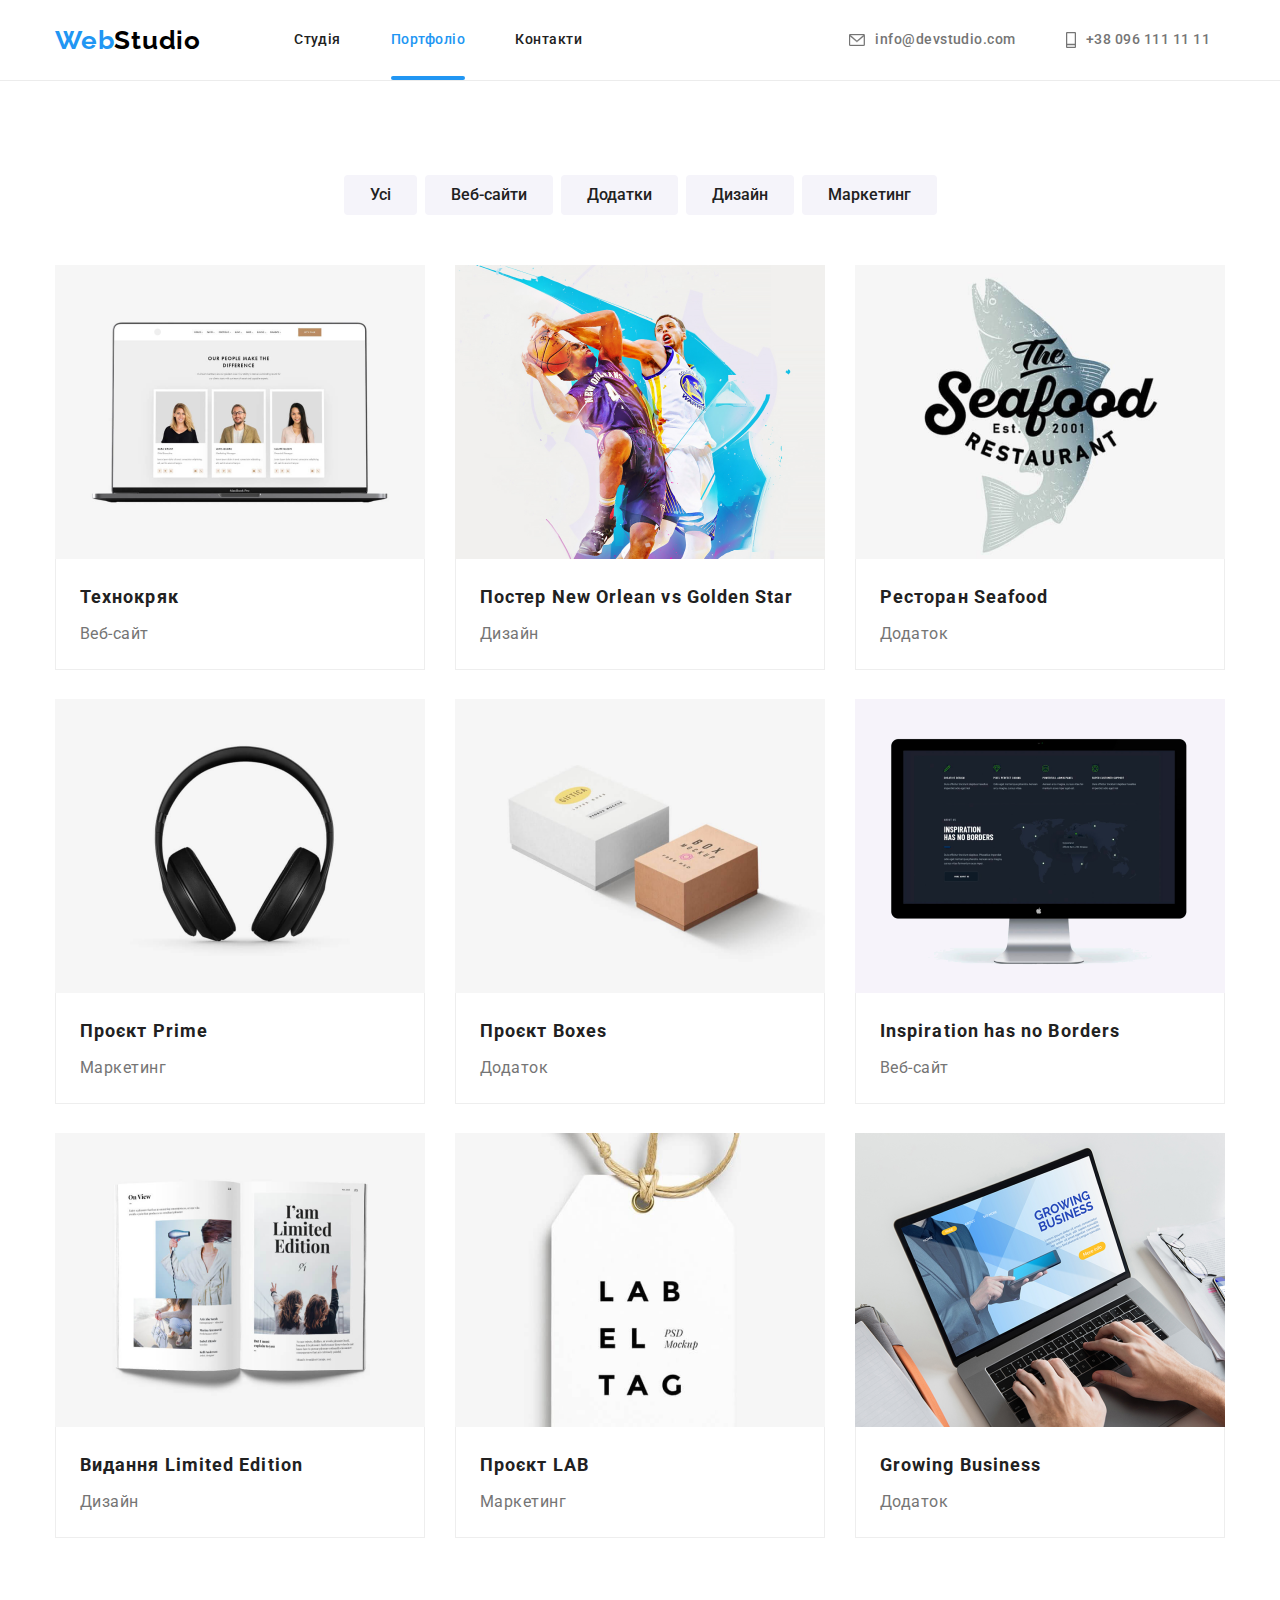
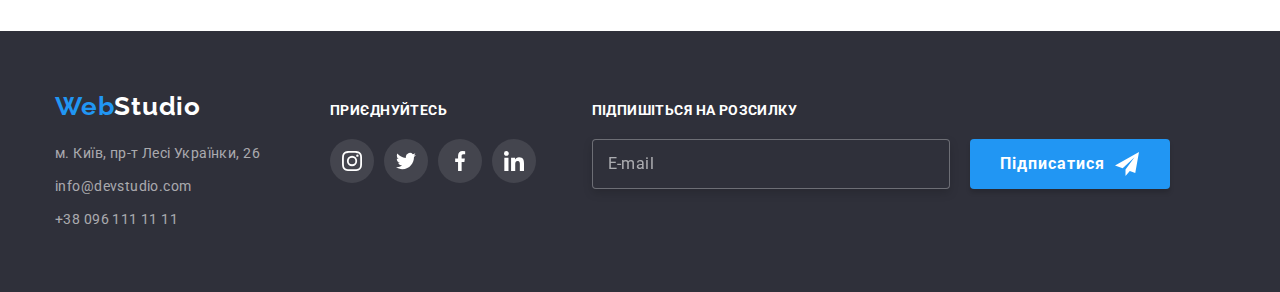
==== commit 27ea0b31: "здача 8 дз" ====
--- a/portfolio.html
+++ b/portfolio.html
@@ -30,10 +30,10 @@
 
           <ul class="site-nav__list list">
             <li class="site-nav__item">
-              <a href="./index.html" class="site-nav__link link current">Студія</a>
+              <a href="./index.html" class="site-nav__link link">Студія</a>
             </li>
             <li class="site-nav__item">
-              <a href="./portfolio.html" class="site-nav__link link">Портфоліо</a>
+              <a href="./portfolio.html" class="site-nav__link link current">Портфоліо</a>
             </li>
             <li class="site-nav__item"><a href="#" class="site-nav__link link">Контакти</a></li>
           </ul>
@@ -57,7 +57,7 @@
             </a>
           </li>
         </ul>
-        <div class="head__backdrop is-hidden js-menu-container" js-menu-container>
+        <div class="head__backdrop is-hidden js-menu-container">
           <div class="menu__container">
             <button class="menu__btn-close js-close-menu" type="button">
               <svg class="menu__icon-close">
@@ -134,10 +134,12 @@
             <a href="#" class="filter__work-link link">
               <div class="filter__product-thumb">
                 <img
-                  src="./images/portfolio/технокряк.jpg"
+                  srcset="./images/portfolio/img370.png 370w, ./images/portfolio/img640.png 640w"
+                  src="./images/portfolio/img370.png"
                   class="filter__img"
                   width="370"
                   alt="Веб-сайт"
+                  sizes="(min-width: 1200px) 33vw, (min-width: 768px) 50vw, 100vw"
                 />
                 <p class="filter__description">
                   Ресурс пропонує комплексні пропозиції з різним рівнем функціоналу та сервісів. Все
@@ -155,10 +157,15 @@
             <a href="#" class="filter__work-link link">
               <div class="filter__product-thumb">
                 <img
-                  src="./images/portfolio/постер.jpg"
+                  srcset="
+                    ./images/portfolio/img370-1.png 370w,
+                    ./images/portfolio/img640-1.png 640w
+                  "
+                  src="./images/portfolio/img370-1.png"
                   class="filter__img"
                   width="370"
                   alt="Дизайн"
+                  sizes="(min-width: 1200px) 33vw, (min-width: 768px) 50vw, 100vw"
                 />
                 <p class="filter__description">
                   Ресурс пропонує комплексні пропозиції з різним рівнем функціоналу та сервісів. Все
@@ -176,10 +183,15 @@
             <a href="#" class="filter__work-link link">
               <div class="filter__product-thumb">
                 <img
-                  src="./images/portfolio/ресторан.jpg"
+                  srcset="
+                    ./images/portfolio/img370-2.png 370w,
+                    ./images/portfolio/img640-2.png 640w
+                  "
+                  src="./images/portfolio/img370-2.png"
                   class="filter__img"
                   width="370"
                   alt="Додаток"
+                  sizes="(min-width: 1200px) 33vw, (min-width: 768px) 50vw, 100vw"
                 />
                 <p class="filter__description">
                   Ресурс пропонує комплексні пропозиції з різним рівнем функціоналу та сервісів. Все
@@ -197,10 +209,15 @@
             <a href="#" class="filter__work-link link">
               <div class="filter__product-thumb">
                 <img
-                  src="./images/portfolio/проєкт-prime.jpg"
+                  srcset="
+                    ./images/portfolio/img370-3.png 370w,
+                    ./images/portfolio/img640-3.png 640w
+                  "
+                  src="./images/portfolio/img370-3.png"
                   class="filter__img"
                   width="370"
                   alt="Маркетинг"
+                  sizes="(min-width: 1200px) 33vw, (min-width: 768px) 50vw, 100vw"
                 />
                 <p class="filter__description">
                   Ресурс пропонує комплексні пропозиції з різним рівнем функціоналу та сервісів. Все
@@ -218,10 +235,15 @@
             <a href="#" class="filter__work-link link">
               <div class="filter__product-thumb">
                 <img
-                  src="./images/portfolio/проєкт-boxes.jpg"
+                  srcset="
+                    ./images/portfolio/img370-4.png 370w,
+                    ./images/portfolio/img640-4.png 640w
+                  "
+                  src="./images/portfolio/img370-4.png"
                   class="filter__img"
                   width="370"
                   alt="Додаток"
+                  sizes="(min-width: 1200px) 33vw, (min-width: 768px) 50vw, 100vw"
                 />
                 <p class="filter__description">
                   Ресурс пропонує комплексні пропозиції з різним рівнем функціоналу та сервісів. Все
@@ -239,10 +261,15 @@
             <a href="#" class="filter__work-link link">
               <div class="filter__product-thumb">
                 <img
-                  src="./images/portfolio/inspiration.jpg"
+                  srcset="
+                    ./images/portfolio/img370-5.png 370w,
+                    ./images/portfolio/img640-5.png 640w
+                  "
+                  src="./images/portfolio/img370-5.png"
                   class="filter__img"
                   width="370"
                   alt="Веб-сайт"
+                  sizes="(min-width: 1200px) 33vw, (min-width: 768px) 50vw, 100vw"
                 />
                 <p class="filter__description">
                   Ресурс пропонує комплексні пропозиції з різним рівнем функціоналу та сервісів. Все
@@ -260,10 +287,15 @@
             <a href="#" class="filter__work-link link">
               <div class="filter__product-thumb">
                 <img
-                  src="./images/portfolio/видання.jpg"
+                  srcset="
+                    ./images/portfolio/img370-6.png 370w,
+                    ./images/portfolio/img640-6.png 640w
+                  "
+                  src="./images/portfolio/img370-6.png"
                   class="filter__img"
                   width="370"
                   alt="Дизайн"
+                  sizes="(min-width: 1200px) 33vw, (min-width: 768px) 50vw, 100vw"
                 />
                 <p class="filter__description">
                   Ресурс пропонує комплексні пропозиції з різним рівнем функціоналу та сервісів. Все
@@ -281,10 +313,15 @@
             <a href="#" class="filter__work-link link">
               <div class="filter__product-thumb">
                 <img
-                  src="./images/portfolio/проєкт-lab.jpg"
+                  srcset="
+                    ./images/portfolio/img370-7.png 370w,
+                    ./images/portfolio/img640-7.png 640w
+                  "
+                  src="./images/portfolio/img370-7.png"
                   class="filter__img"
                   width="370"
                   alt="Маркетинг"
+                  sizes="(min-width: 1200px) 33vw, (min-width: 768px) 50vw, 100vw"
                 />
                 <p class="filter__description">
                   Ресурс пропонує комплексні пропозиції з різним рівнем функціоналу та сервісів. Все
@@ -302,10 +339,15 @@
             <a href="#" class="filter__work-link link">
               <div class="filter__product-thumb">
                 <img
-                  src="./images/portfolio/growing.jpg"
+                  srcset="
+                    ./images/portfolio/img370-8.png 370w,
+                    ./images/portfolio/img640-8.png 640w
+                  "
+                  src="./images/portfolio/img370-8.png"
                   class="filter__img"
                   width="370"
                   alt="Додаток"
+                  sizes="(min-width: 1200px) 33vw, (min-width: 768px) 50vw, 100vw"
                 />
                 <div class="product-overlay">
                   <p class="filter__description">
@@ -409,5 +451,6 @@
         </form>
       </div>
     </footer>
+    <script src="./js/mobile-menu.js"></script>
   </body>
 </html>
--- a/css/main.min.css
+++ b/css/main.min.css
@@ -1 +1 @@
-.visually-hidden{position:absolute;white-space:nowrap;width:1px;height:1px;overflow:hidden;border:0;padding:0;clip:rect(0 0 0 0);-webkit-clip-path:inset(50%);clip-path:inset(50%);margin:-1px}.btn{font-family:"Roboto";font-weight:700;font-size:16px;line-height:1.87;letter-spacing:.06em;background-color:#2196f3;color:#fff;border:1px solid rgba(0,0,0,0);border-radius:4px;cursor:pointer}.net-icon{width:20px;height:20px}html{-webkit-box-sizing:border-box;box-sizing:border-box}.decoration{text-decoration:none}h2,h3,p{margin:0;padding:0}img{display:block;max-width:100%}body{font-family:"Roboto",sans-serif;background-color:#fff;font-weight:400;letter-spacing:.03em;color:#212121}.list{padding:0;margin:0;list-style:none}.link{text-decoration:none}.centered{text-align:center}.container{padding-left:15px;padding-right:15px;margin-left:auto;margin-right:auto}@media screen and (min-width: 480px){.container{width:480px}}@media screen and (min-width: 768px){.container{width:768px}}@media screen and (min-width: 1200px){.container{width:1200px}}.sections{padding-top:60px;padding-bottom:60px}@media screen and (min-width: 1200px){.sections{padding-top:94px;padding-bottom:94px}}.header{border-bottom:1px solid #ececec}.header-container{display:-webkit-box;display:-ms-flexbox;display:flex}@media screen and (min-width: 768px){.header-container{-webkit-box-pack:justify;-ms-flex-pack:justify;justify-content:space-between}}.site-nav__logo{display:-webkit-box;display:-ms-flexbox;display:flex;-webkit-box-align:center;-ms-flex-align:center;align-items:center;font-family:"Raleway";font-size:26px;font-weight:700;line-height:1.19;letter-spacing:.03em;color:#000}@media screen and (max-width: 1199.98px){.site-nav__logo{font-size:24px;line-height:1.1666666667}}.site-nav__text{color:#2196f3}.site-nav{display:-webkit-box;display:-ms-flexbox;display:flex}.site-nav__list{display:-webkit-box;display:-ms-flexbox;display:flex;margin-left:93px}@media screen and (max-width: 767.98px){.site-nav__list{display:none}}@media screen and (min-width: 768px)and (max-width: 1199.98px){.site-nav__list{margin-left:88px}}.site-nav__link{position:relative;display:block;padding-top:32px;padding-bottom:32px;font-weight:500;font-size:14px;line-height:1.14;color:var(--primary-color);-webkit-transition:color 250ms cubic-bezier(0.4, 0, 0.2, 1);transition:color 250ms cubic-bezier(0.4, 0, 0.2, 1)}.site-nav__link:hover,.site-nav__link:focus{color:#2196f3}.site-nav__link.current::after{content:"";position:absolute;left:0;bottom:0;display:block;width:100%;height:4px;background-color:#2196f3;border-radius:2px}@media screen and (max-width: 1199.98px){.site-nav__item:not(:last-child){margin-right:55px}}@media screen and (min-width: 1200px){.site-nav__item:not(:last-child){margin-right:50px}}.site-contacts{display:-webkit-box;display:-ms-flexbox;display:flex;padding-right:15px}@media screen and (max-width: 767.98px){.site-contacts{display:none}}@media screen and (max-width: 1199.98px){.site-contacts{-webkit-box-orient:vertical;-webkit-box-direction:normal;-ms-flex-direction:column;flex-direction:column;-webkit-box-pack:center;-ms-flex-pack:center;justify-content:center}}@media screen and (min-width: 1200px){.site-contacts{margin-left:auto;-webkit-box-align:center;-ms-flex-align:center;align-items:center}}@media screen and (min-width: 1200px){.site-contacts__item+.site-contacts__item{margin-left:50px}}@media screen and (max-width: 1199.98px){.site-contacts__item:nth-child(1){margin-bottom:10px}}.current{color:#2196f3}.site-contacts__link{font-weight:500;font-size:14px;line-height:1.14;color:#757575;-webkit-transition:color 250ms cubic-bezier(0.4, 0, 0.2, 1);transition:color 250ms cubic-bezier(0.4, 0, 0.2, 1)}.site-contacts__link:hover,.site-contacts__link:focus{color:#2196f3}@media screen and (min-width: 1200px){.site-contacts__link{display:-webkit-inline-box;display:-ms-inline-flexbox;display:inline-flex;padding-top:32px;padding-bottom:32px}}.site-contacts__icon{-ms-flex-item-align:center;align-self:center;margin-right:10px;fill:#757575;stroke:currentColor}.site-contacts__icon-mail{width:16px;height:12px}.site-contacts__icon-tel{width:10px;height:16px}@media screen and (max-width: 767px){.site-nav__list,.site-contacts{display:none}.site-nav{display:-webkit-box;display:-ms-flexbox;display:flex;width:450px;padding-bottom:16px;padding-top:16px;-webkit-box-pack:justify;-ms-flex-pack:justify;justify-content:space-between;-webkit-box-align:center;-ms-flex-align:center;align-items:center}}.site-nav{display:-webkit-box;display:-ms-flexbox;display:flex;-webkit-box-align:center;-ms-flex-align:center;align-items:center}.header{border-bottom:1px solid #ececec}.head__menu{cursor:pointer;display:inline-block;border-color:rgba(0,0,0,0);background-color:#fff;fill:#000}.head__backdrop{display:-webkit-box;display:-ms-flexbox;display:flex;position:fixed;top:0;left:0;width:100%;height:100%;background-color:#fff;z-index:999}.head__backdrop.is-hidden{opacity:0;pointer-events:none;-webkit-transform:scale(0.9);transform:scale(0.9)}.icon-menu{width:40px;height:40px;fill:#000}.menu__container{padding-top:48px;padding-bottom:48px;padding-left:40px}.menu__btn-close{position:fixed;top:10px;right:15px;padding:0;border:none;background-color:#fff}.menu__icon-close{position:fixed;top:21px;right:25px;width:18px;height:18px}.menu__btn-close:hover .menu__icon-close,.menu__btn-close:focus .menu__icon-close{fill:#2196f3}.menu__section{font-weight:500;font-size:40px;line-height:47px;letter-spacing:.02em;color:#212121}.menu__link:not(:last-child){margin-bottom:32px}.menu__link:hover .menu__section,.menu__link:focus .menu__section{color:#2196f3}.menu__section-list{padding:0;margin:0}.menu__social{position:fixed;bottom:48px;left:40px}.menu__list{display:-webkit-box;display:-ms-flexbox;display:flex;-webkit-box-pack:start;-ms-flex-pack:start;justify-content:flex-start;-ms-flex-wrap:wrap;flex-wrap:wrap}.menu__mail-phone{margin:0;padding:0;display:-webkit-box;display:-ms-flexbox;display:flex;-webkit-box-orient:vertical;-webkit-box-direction:reverse;-ms-flex-direction:column-reverse;flex-direction:column-reverse;position:fixed;bottom:134px;gap:32px}.menu__mail{font-weight:500;font-size:24px;line-height:1.1666666667;letter-spacing:.02em;color:#757575}.menu__phone{font-weight:500;font-size:34px;line-height:1.1764705882;letter-spacing:.02em;color:#757575}.menu__mail:hover,.menu__mail:focus,.menu__phone:hover,.menu__phone:focus{color:#2196f3}.current{color:#2196f3}.social__link:not(:last-child){padding-right:10px;border-right:1px solid rgba(33,33,33,.2)}.social__link:not(:first-child){padding-left:10px}.social__link{font-weight:500;font-size:18px;line-height:1.2222222222;letter-spacing:.02em;color:#2196f3}@media screen and (min-width: 768px){.head__menu,.head__backdrop{display:none}}.backdrop{position:absolute;left:0;top:0;width:100%;height:100%;background-color:rgba(0,0,0,.2);-webkit-transition:opacity 250ms cubic-bezier(0.4, 0, 0.2, 1);transition:opacity 250ms cubic-bezier(0.4, 0, 0.2, 1)}.backdrop.is-hidden{opacity:0;pointer-events:none}.backdrop.is-hidden .modal{-webkit-transform:translate(-50%, -50%) scale(0.6);transform:translate(-50%, -50%) scale(0.6)}.hiro{max-width:480px;padding-top:118px;padding-bottom:118px;margin:auto;background-color:#2f303a;background-repeat:no-repeat;background-position:center;background-size:cover}@media screen and (max-width: 767px){.hiro{background-image:-webkit-gradient(linear, left top, right top, from(rgba(47, 48, 58, 0.4)), to(rgba(47, 48, 58, 0.4))),url(../images/service/img_480.jpg);background-image:linear-gradient(to right, rgba(47, 48, 58, 0.4), rgba(47, 48, 58, 0.4)),url(../images/service/img_480.jpg)}}@media screen and (max-width: 767px)and (min-device-pixel-ratio: 2),screen and (max-width: 767px)and (-webkit-min-device-pixel-ratio: 2),screen and (max-width: 767px)and (min-resolution: 2dppx){.hiro{background-image:-webkit-gradient(linear, left top, right top, from(rgba(47, 48, 58, 0.4)), to(rgba(47, 48, 58, 0.4))),url(../images/service/img_960.jpg);background-image:linear-gradient(to right, rgba(47, 48, 58, 0.4), rgba(47, 48, 58, 0.4)),url(../images/service/img_960.jpg)}}@media screen and (min-width: 768px){.hiro{max-width:768px;background-image:-webkit-gradient(linear, left top, right top, from(rgba(47, 48, 58, 0.4)), to(rgba(47, 48, 58, 0.4))),url(../images/service/img_768.jpg);background-image:linear-gradient(to right, rgba(47, 48, 58, 0.4), rgba(47, 48, 58, 0.4)),url(../images/service/img_768.jpg)}}@media screen and (min-width: 768px)and (min-device-pixel-ratio: 2),screen and (min-width: 768px)and (-webkit-min-device-pixel-ratio: 2),screen and (min-width: 768px)and (min-resolution: 2dppx){.hiro{background-image:-webkit-gradient(linear, left top, right top, from(rgba(47, 48, 58, 0.4)), to(rgba(47, 48, 58, 0.4))),url(../images/service/img_1536.jpg);background-image:linear-gradient(to right, rgba(47, 48, 58, 0.4), rgba(47, 48, 58, 0.4)),url(../images/service/img_1536.jpg)}}@media screen and (min-width: 1200px){.hiro{max-width:1600px;padding-top:200px;padding-bottom:200px;background-image:-webkit-gradient(linear, left top, right top, from(rgba(47, 48, 58, 0.4)), to(rgba(47, 48, 58, 0.4))),url(../images/service/img_1600.jpg);background-image:linear-gradient(to right, rgba(47, 48, 58, 0.4), rgba(47, 48, 58, 0.4)),url(../images/service/img_1600.jpg)}}@media screen and (min-width: 1200px)and (min-device-pixel-ratio: 2),screen and (min-width: 1200px)and (-webkit-min-device-pixel-ratio: 2),screen and (min-width: 1200px)and (min-resolution: 2dppx){.hiro{background-image:-webkit-gradient(linear, left top, right top, from(rgba(47, 48, 58, 0.4)), to(rgba(47, 48, 58, 0.4))),url(../images/service/img_3200.jpg);background-image:linear-gradient(to right, rgba(47, 48, 58, 0.4), rgba(47, 48, 58, 0.4)),url(../images/service/img_3200.jpg)}}.hiro__titel{margin-top:0;width:696px;display:-webkit-box;display:-ms-flexbox;display:flex;margin-left:auto;margin-right:auto;margin-bottom:30px;font-weight:900;font-size:44px;line-height:1.36;color:#fff;letter-spacing:.06em;text-transform:uppercase}.hiro__button{min-width:216px;padding:10px 32px}@media screen and (min-width: 768px){.benefits__list{display:-webkit-box;display:-ms-flexbox;display:flex;-ms-flex-wrap:wrap;flex-wrap:wrap;gap:30px}}@media screen and (min-width: 768px){.benefits__item{width:354px}}@media screen and (min-width: 1200px){.benefits__item{width:calc((100% - 90px)/4)}}.benefits__titel{font-size:14px;line-height:1.14;margin-bottom:10px}@media screen and (max-width: 767.98px){.benefits__titel{display:-webkit-box;display:-ms-flexbox;display:flex;-webkit-box-pack:center;-ms-flex-pack:center;justify-content:center}}.benefits__text{color:#757575;font-size:14px;line-height:1.71}@media screen and (max-width: 767.98px){.benefits__text{padding-bottom:30px}}.benefits__wrapper-icon{width:270px;height:120px;margin-bottom:30px;display:-webkit-box;display:-ms-flexbox;display:flex;-webkit-box-pack:center;-ms-flex-pack:center;justify-content:center;-webkit-box-align:center;-ms-flex-align:center;align-items:center;background:#f5f4fa;border-radius:4px}@media screen and (max-width: 767px){.benefits__wrapper-icon{width:100%}}@media screen and (min-width: 767px)and (max-width: 1199px){.benefits__wrapper-icon{width:354px}}.benefits__icon{width:70px;height:70px}.projects{padding-bottom:94px}@media(max-width: 1199px){.projects{display:none}}@media screen and (max-width: 1199.98px){.projects__titel,.team__titel-section,.clients__titel{font-size:28px;line-height:1.17;letter-spacing:.03em;margin-bottom:30px}}@media screen and (min-width: 1200px){.projects__titel,.team__titel-section,.clients__titel{font-size:36px;line-height:1.16;margin-bottom:50px}}.projects__list{display:-webkit-box;display:-ms-flexbox;display:flex;-ms-flex-wrap:wrap;flex-wrap:wrap}.projects__item{position:relative;width:calc((100% - 60px)/3);margin-right:30px}.projects__item:nth-child(3n){margin-right:0}.projects__description{display:-webkit-box;display:-ms-flexbox;display:flex;position:absolute;bottom:0;width:100%;height:70px;background-color:rgba(47,48,58,.8);font-family:"Roboto";font-style:normal;font-weight:700;font-size:14px;line-height:1.14;text-align:center;-webkit-box-align:center;-ms-flex-align:center;align-items:center;-webkit-box-pack:center;-ms-flex-pack:center;justify-content:center;text-transform:uppercase;color:#fff}.team{background-color:#f5f4fa;padding-bottom:94px;padding-top:94px}@media screen and (max-width: 1199.98px){.team__list{display:-webkit-box;display:-ms-flexbox;display:flex;-ms-flex-wrap:wrap;flex-wrap:wrap;-webkit-box-pack:center;-ms-flex-pack:center;justify-content:center;gap:30px}}@media screen and (min-width: 1200px){.team__list{display:-webkit-box;display:-ms-flexbox;display:flex;gap:30px}}.team__img{height:auto}.team__text{width:270px;background-color:#fff;padding-top:30px;padding-bottom:30px;-webkit-box-shadow:0px 1px 3px rgba(0,0,0,.12),0px 1px 1px rgba(0,0,0,.14),0px 2px 1px rgba(0,0,0,.2);box-shadow:0px 1px 3px rgba(0,0,0,.12),0px 1px 1px rgba(0,0,0,.14),0px 2px 1px rgba(0,0,0,.2);border-radius:0px 0px 4px 4px}@media screen and (max-width: 767.98px){.team__text{width:450px}}@media screen and (max-width: 1199.98px){.team__text{width:354px}}.team__titel{font-weight:500;font-size:16px;line-height:1.18;color:#212121;margin-bottom:10px}.team__description{line-height:1.18;color:#757575;margin-bottom:16px}.team__net-list{display:-webkit-box;display:-ms-flexbox;display:flex;-webkit-box-pack:center;-ms-flex-pack:center;justify-content:center}.net-item{border-radius:50%;-webkit-transition:background-color 250ms cubic-bezier(0.4, 0, 0.2, 1);transition:background-color 250ms cubic-bezier(0.4, 0, 0.2, 1)}.net-item:not(:last-child){margin-right:10px}.net-link{display:-webkit-box;display:-ms-flexbox;display:flex;-webkit-box-align:center;-ms-flex-align:center;align-items:center;-webkit-box-pack:center;-ms-flex-pack:center;justify-content:center;width:44px;height:44px;font-size:0px;padding:0;border-radius:50%;fill:#afb1b8;-webkit-transition:background-color 250ms cubic-bezier(0.4, 0, 0.2, 1);transition:background-color 250ms cubic-bezier(0.4, 0, 0.2, 1)}.net-link:hover,.net-link:focus{fill:#fff;background-color:#2196f3}@media screen and (max-width: 1199.98px){.clients__titel{font-family:"Roboto";font-style:normal;font-weight:700;line-height:1.1785714286;color:#212121}}.clients__list{display:-webkit-box;display:-ms-flexbox;display:flex;-ms-flex-wrap:wrap;flex-wrap:wrap;gap:30px}@media screen and (min-width: 1px){.clients__list{-webkit-box-pack:center;-ms-flex-pack:center;justify-content:center}}@media screen and (max-width: 767px){.clients__item{max-width:210px;width:calc((100% - 30px)/2)}}@media screen and (min-width: 768px){.clients__item{width:226px}}@media screen and (min-width: 1200px){.clients__item{width:170px}}.clients__link{height:92px;color:#afb1b8;border:1px solid #afb1b8;border-radius:4px;display:-webkit-box;display:-ms-flexbox;display:flex;-webkit-box-pack:center;-ms-flex-pack:center;justify-content:center;-webkit-box-align:center;-ms-flex-align:center;align-items:center;-webkit-transition:border-color,color 250ms cubic-bezier(0.4, 0, 0.2, 1);transition:border-color,color 250ms cubic-bezier(0.4, 0, 0.2, 1)}.clients__link:hover{border-color:#2196f3;color:#2196f3}.clients__link:focus .clients__icon{fill:#2196f3}@media screen and (max-width: 767px){.clients__link{max-width:210px}}@media screen and (min-width: 768px){.clients__link{width:226px}}@media screen and (min-width: 1200px){.clients__link{width:170px}}.clients__icon{width:106px;height:60px;fill:currentColor}.footer{padding-bottom:60px;padding-top:60px;background-color:#2f303a}@media screen and (max-width: 767.98px){.footer{min-height:604px}}.footer__container{-webkit-box-align:baseline;-ms-flex-align:baseline;align-items:baseline}@media screen and (min-width: 768px)and (max-width: 1199px){.footer__container{display:-webkit-box;display:-ms-flexbox;display:flex;-ms-flex-wrap:wrap;flex-wrap:wrap;-webkit-box-pack:center;-ms-flex-pack:center;justify-content:center;gap:165px;row-gap:60px}}@media screen and (min-width: 1200px){.footer__container{display:-webkit-box;display:-ms-flexbox;display:flex}}@media screen and (max-width: 767.98px){.footer__wrapper{-webkit-box-orient:vertical;-webkit-box-direction:normal;-ms-flex-direction:column;flex-direction:column;margin-left:auto;margin-right:auto}}@media screen and (min-width: 1200px){.footer__wrapper{margin-right:70px}}.footer__logo{color:#fff;line-height:1.19}@media screen and (max-width: 1199.98px){.footer__logo{max-width:154px;font-size:24px;line-height:1.1666666667;letter-spacing:.03em;margin-bottom:28px;-webkit-box-pack:center;-ms-flex-pack:center;justify-content:center;margin-left:auto;margin-right:auto}}@media screen and (min-width: 1200px){.footer__logo{margin-bottom:20px}}@media screen and (max-width: 767.98px){.footer__address{margin-bottom:60px;min-width:232px}}@media screen and (max-width: 1199.98px){.footer__address{text-align:center}}@media screen and (max-width: 767.98px){.address-list__item{display:-webkit-box;display:-ms-flexbox;display:flex;-webkit-box-pack:center;-ms-flex-pack:center;justify-content:center}}@media screen and (max-width: 1199.98px){.address-list__item:not(:last-child){margin-bottom:12px}}@media screen and (min-width: 1200px){.address-list__item:nth-child(-n+2){margin-bottom:9px}}.address__link{color:rgba(255,255,255,.6);font-style:normal;font-size:14px;line-height:1.71;letter-spacing:.03em;-webkit-transition:color 250ms cubic-bezier(0.4, 0, 0.2, 1);transition:color 250ms cubic-bezier(0.4, 0, 0.2, 1)}.address__link:hover,.address__link:focus{color:#fff}.form-footer{margin-left:auto;margin-right:auto}.form-footer__subscription{display:-webkit-box;display:-ms-flexbox;display:flex;-webkit-box-align:end;-ms-flex-align:end;align-items:end}@media screen and (max-width: 1199.98px){.form-footer__subscription{-webkit-box-orient:vertical;-webkit-box-direction:normal;-ms-flex-direction:column;flex-direction:column}}.form-footer__form-field{display:-webkit-box;display:-ms-flexbox;display:flex;-webkit-box-orient:vertical;-webkit-box-direction:normal;-ms-flex-direction:column;flex-direction:column}@media screen and (max-width: 1199.98px){.form-footer__form-field{max-width:450px;width:100%}}@media screen and (min-width: 1200px){.form-footer__form-field{margin-right:20px}}.form-footer__form-mail{font-style:normal;font-weight:700;font-size:14px;line-height:1.14;letter-spacing:.03em;text-transform:uppercase;color:#fff}@media screen and (max-width: 1199.98px){.form-footer__form-mail{max-width:450px;width:100%;margin-bottom:20px;display:-webkit-box;display:-ms-flexbox;display:flex;-webkit-box-pack:center;-ms-flex-pack:center;justify-content:center}}@media screen and (min-width: 1200px){.form-footer__form-mail{margin-bottom:20px}}.form-footer__form-input{width:358px;height:50px;padding:15px;background:#2f303a;color:#fff;border:1px solid rgba(255,255,255,.3);-webkit-filter:drop-shadow(0px 4px 4px rgba(0, 0, 0, 0.15));filter:drop-shadow(0px 4px 4px rgba(0, 0, 0, 0.15));border-radius:4px;outline-color:#2196f3}@media screen and (max-width: 767.98px){.form-footer__form-input{max-width:450px;width:100%;margin-bottom:20px}}@media screen and (max-width: 1199.98px){.form-footer__form-input{margin-bottom:20px}}.form-footer__form-input::-webkit-input-placeholder{line-height:1.25;display:-webkit-box;display:flex;-webkit-box-align:center;align-items:center;letter-spacing:.03em;color:rgba(255,255,255,.6)}.form-footer__form-input::-moz-placeholder{line-height:1.25;display:flex;align-items:center;letter-spacing:.03em;color:rgba(255,255,255,.6)}.form-footer__form-input:-ms-input-placeholder{line-height:1.25;display:-ms-flexbox;display:flex;-ms-flex-align:center;align-items:center;letter-spacing:.03em;color:rgba(255,255,255,.6)}.form-footer__form-input::-ms-input-placeholder{line-height:1.25;display:-ms-flexbox;display:flex;-ms-flex-align:center;align-items:center;letter-spacing:.03em;color:rgba(255,255,255,.6)}.form-footer__form-input::placeholder{line-height:1.25;display:-webkit-box;display:-ms-flexbox;display:flex;-webkit-box-align:center;-ms-flex-align:center;align-items:center;letter-spacing:.03em;color:rgba(255,255,255,.6)}.form-footer__btn{width:200px;height:50px;display:-webkit-box;display:-ms-flexbox;display:flex;-webkit-box-align:center;-ms-flex-align:center;align-items:center;-webkit-box-pack:center;-ms-flex-pack:center;justify-content:center;-webkit-box-shadow:0px 4px 4px rgba(0,0,0,.15);box-shadow:0px 4px 4px rgba(0,0,0,.15)}@media screen and (max-width: 1199.98px){.form-footer__btn{margin-left:auto;margin-right:auto}}.form-footer__icon-telegram{width:24px;height:24px;fill:#fff;margin-left:10px}@media screen and (max-width: 767.98px){.footer-icons{margin-bottom:60px}}.footer-icons__titel{font-size:14px;line-height:1.14;letter-spacing:.03em;text-transform:uppercase;color:#fff}@media screen and (max-width: 1199.98px){.footer-icons__titel{-webkit-box-pack:center;-ms-flex-pack:center;justify-content:center;display:-webkit-box;display:-ms-flexbox;display:flex;margin-bottom:20px}}@media screen and (min-width: 1200px){.footer-icons__titel{margin-bottom:20px}}.footer-icons__list{display:-webkit-box;display:-ms-flexbox;display:flex;-webkit-box-pack:center;-ms-flex-pack:center;justify-content:center}.footer-icons__item{background-color:rgba(255,255,255,.1)}.footer-icons__item:hover{background-color:#2196f3}.footer-icons__link:focus{background-color:#2196f3}.footer__icon{fill:#fff}.backdrop{position:absolute;left:0;top:0;width:100%;height:100%;background-color:rgba(0,0,0,.2);-webkit-transition:opacity 250ms cubic-bezier(0.4, 0, 0.2, 1);transition:opacity 250ms cubic-bezier(0.4, 0, 0.2, 1)}.backdrop.is-hidden{opacity:0;pointer-events:none}.backdrop.is-hidden .modal{-webkit-transform:translate(-50%, -50%) scale(0.6);transform:translate(-50%, -50%) scale(0.6)}.modal__backdrop-close{position:absolute;width:30px;height:30px;top:8px;right:8px;color:#2196f3;background:#fff;border:1px solid rgba(0,0,0,.1);border-radius:50%;cursor:pointer}.modal__backdrop-close:hover .modal__backdrop-icon{fill:currentColor}.modal__backdrop-icon{width:11px;height:11px;fill:#000}.modal{position:relative;top:50%;left:50%;width:528px;min-height:581px;padding:40px;background-color:#fff;-webkit-box-shadow:0px 1px 3px rgba(0,0,0,.12),0px 1px 1px rgba(0,0,0,.14),0px 2px 1px rgba(0,0,0,.2);box-shadow:0px 1px 3px rgba(0,0,0,.12),0px 1px 1px rgba(0,0,0,.14),0px 2px 1px rgba(0,0,0,.2);border-radius:4px;-webkit-transform:translate(-50%, -50%) scale(1);transform:translate(-50%, -50%) scale(1);-webkit-transition:-webkit-transform 250ms cubic-bezier(0.4, 0, 0.2, 1);transition:-webkit-transform 250ms cubic-bezier(0.4, 0, 0.2, 1);transition:transform 250ms cubic-bezier(0.4, 0, 0.2, 1);transition:transform 250ms cubic-bezier(0.4, 0, 0.2, 1), -webkit-transform 250ms cubic-bezier(0.4, 0, 0.2, 1)}.modal__text{margin-bottom:12px;font-weight:700;font-size:20px;line-height:1.15;text-align:center;letter-spacing:.03em;color:#212121}.modal-form__input{margin-top:4px;width:100%;height:40px;padding-left:42px;border:1px solid rgba(33,33,33,.2);border-radius:4px;outline-color:#2196f3}.modal-form__input:focus+.modal-form__icon{fill:#2196f3}.modal-form__icon{position:absolute;top:50%;left:15px;width:18px;height:18px;fill:#212121}.modal-form__label{position:relative;display:-webkit-box;display:-ms-flexbox;display:flex;-webkit-box-orient:vertical;-webkit-box-direction:normal;-ms-flex-direction:column;flex-direction:column;margin-bottom:10px;font-size:12px;line-height:1.16;letter-spacing:.01em;color:#757575}.modal-form__texarea-label{font-size:12px;line-height:1.16;letter-spacing:.01em;color:#757575}.modal-form__textarea{resize:none;width:100%;min-height:120px;padding:12px 16px;margin-top:4px;margin-bottom:20px;border:1px solid rgba(33,33,33,.2);border-radius:4px;outline-color:#2196f3}textarea::-webkit-input-placeholder{color:rgba(117,117,117,.5)}textarea::-moz-placeholder{color:rgba(117,117,117,.5)}textarea:-ms-input-placeholder{color:rgba(117,117,117,.5)}textarea::-ms-input-placeholder{color:rgba(117,117,117,.5)}textarea::placeholder{color:rgba(117,117,117,.5)}.modal-form__agree-label{display:-webkit-box;display:-ms-flexbox;display:flex;-webkit-box-align:center;-ms-flex-align:center;align-items:center;-webkit-box-pack:center;-ms-flex-pack:center;justify-content:center;font-size:14px;line-height:1.71;margin-bottom:30px;letter-spacing:.03em;color:#757575}.modal-form__agree-label::before{content:" ";display:-webkit-box;display:-ms-flexbox;display:flex;width:16px;height:15px;margin-right:7px;border:2px solid #212121;border-radius:2px;-webkit-box-shadow:0px 1px 3px rgba(0,0,0,.12),0px 1px 1px rgba(0,0,0,.14),0px 2px 1px rgba(0,0,0,.2);box-shadow:0px 1px 3px rgba(0,0,0,.12),0px 1px 1px rgba(0,0,0,.14),0px 2px 1px rgba(0,0,0,.2)}.modal-form__link{color:#2196f3;margin-left:5px}.modal-form__checkbox-agree:checked+.modal-form__agree-label::before{background-color:#2196f3;border:none;background-image:url(../images/icons.svg/chek-mark.svg);background-repeat:no-repeat;background-position:center}.modal-form__button{display:block;margin:0 auto;width:200px;height:50px;padding:10px 52px;background:#2196f3}.filter{padding-top:94px;padding-bottom:94px}@media screen and (max-width: 1199.98px){.filter{padding-top:60px;padding-bottom:60px}}.filter-list{display:-webkit-box;display:-ms-flexbox;display:flex;-webkit-box-pack:center;-ms-flex-pack:center;justify-content:center;margin-bottom:50px}@media screen and (max-width: 767.98px){.filter-list{-ms-flex-wrap:wrap;flex-wrap:wrap;-webkit-box-pack:start;-ms-flex-pack:start;justify-content:flex-start;margin-bottom:40px}}.filter-list__item:not(:last-child){margin-right:8px}@media screen and (max-width: 767.99px){.filter-list__item:nth-last-child(-n+2){margin-top:15px}}.filter-list__btn{font-weight:500;font-size:16px;line-height:1.62;min-width:73px;padding:6px 25px;border-radius:4px;border:1px solid rgba(0,0,0,0);background-color:#f5f4fa;color:#212121;cursor:pointer;-webkit-transition:background-color,color,250ms cubic-bezier(0.4, 0, 0.2, 1),-webkit-box-shadow;transition:background-color,color,250ms cubic-bezier(0.4, 0, 0.2, 1),-webkit-box-shadow;transition:background-color,color,box-shadow,250ms cubic-bezier(0.4, 0, 0.2, 1);transition:background-color,color,box-shadow,250ms cubic-bezier(0.4, 0, 0.2, 1),-webkit-box-shadow}.filter-list__btn:hover,.filter-list__btn:focus{background-color:#2196f3;color:#fff;-webkit-box-shadow:0px 3px 1px rgba(0,0,0,.1),0px 1px 2px rgba(0,0,0,.08),0px 2px 2px rgba(0,0,0,.12);box-shadow:0px 3px 1px rgba(0,0,0,.1),0px 1px 2px rgba(0,0,0,.08),0px 2px 2px rgba(0,0,0,.12)}@media screen and (min-width: 768px)and (max-width: 1199.98px){.filter__work-list{-ms-flex-wrap:wrap;flex-wrap:wrap;display:-webkit-box;display:-ms-flexbox;display:flex;gap:30px}}@media screen and (min-width: 1200px){.filter__work-list{-ms-flex-wrap:wrap;flex-wrap:wrap;display:-webkit-box;display:-ms-flexbox;display:flex}}.filter__work-item{-webkit-transition:-webkit-box-shadow 250ms cubic-bezier(0.4, 0, 0.2, 1);transition:-webkit-box-shadow 250ms cubic-bezier(0.4, 0, 0.2, 1);transition:box-shadow 250ms cubic-bezier(0.4, 0, 0.2, 1);transition:box-shadow 250ms cubic-bezier(0.4, 0, 0.2, 1), -webkit-box-shadow 250ms cubic-bezier(0.4, 0, 0.2, 1)}@media screen and (min-width: 768px)and (max-width: 1199.98px){.filter__work-item{max-width:354px;width:calc((100% - 30px)/2)}}@media screen and (min-width: 1200px){.filter__work-item{height:404px;width:calc((100% - 60px)/3);margin-right:30px;margin-bottom:30px}}.filter__work-item:hover{-webkit-box-shadow:0px 1px 1px rgba(0,0,0,.12),0px 4px 4px rgba(0,0,0,.06),1px 4px 6px rgba(0,0,0,.16);box-shadow:0px 1px 1px rgba(0,0,0,.12),0px 4px 4px rgba(0,0,0,.06),1px 4px 6px rgba(0,0,0,.16)}@media screen and (min-width: 1200px){.filter__work-item:nth-child(3n){margin-right:0}.filter__work-item:nth-last-child(-n+3){margin-bottom:0}}.filter__work-titel{font-size:18px;line-height:2;color:#212121;letter-spacing:.06em;margin-bottom:4px}.filter__work-description{line-height:1.87;color:#757575}.filter__img{display:block;width:100%;height:auto}@media screen and (min-width: 768px)and (max-width: 1199.98px){.filter__work-link{display:-webkit-box;display:-ms-flexbox;display:flex;-webkit-box-orient:vertical;-webkit-box-direction:normal;-ms-flex-direction:column;flex-direction:column;height:100%}}.filter__work-link:hover .filter__description{-webkit-transform:translateY(0%);transform:translateY(0%);opacity:1}.filter__work-link:focus .filter__description{-webkit-transform:translateY(0%);transform:translateY(0%);opacity:1}.filter__work-link:hover .filter__product-thumb::before{-webkit-transform:translateY(0);transform:translateY(0)}.filter__work-link:focus .filter__product-thumb::before{-webkit-transform:translateY(0);transform:translateY(0)}.filter__product-thumb{position:relative;overflow:hidden}@media screen and (max-width: 767.99px){.filter__product-thumb{height:294px}}.filter__description{position:absolute;top:0;left:0;padding-top:63px;padding-right:24px;padding-bottom:63px;padding-left:24px;width:100%;height:100%;background-color:rgba(33,150,243,.9);font-size:18px;line-height:1.56;color:#fff;-webkit-transform:translateY(101%);transform:translateY(101%);-webkit-transition:-webkit-transform 250ms cubic-bezier(0.4, 0, 0.2, 1);transition:-webkit-transform 250ms cubic-bezier(0.4, 0, 0.2, 1);transition:transform 250ms cubic-bezier(0.4, 0, 0.2, 1);transition:transform 250ms cubic-bezier(0.4, 0, 0.2, 1), -webkit-transform 250ms cubic-bezier(0.4, 0, 0.2, 1)}.filter__work-text{padding:20px 24px;border-bottom:1px solid #eee;border-left:1px solid #eee;border-right:1px solid #eee}@media screen and (min-width: 768px)and (max-width: 1199.98px){.filter__work-text{-webkit-box-flex:1;-ms-flex-positive:1;flex-grow:1}}/*# sourceMappingURL=main.min.css.map */+.visually-hidden{position:absolute;white-space:nowrap;width:1px;height:1px;overflow:hidden;border:0;padding:0;clip:rect(0 0 0 0);-webkit-clip-path:inset(50%);clip-path:inset(50%);margin:-1px}.btn{font-family:"Roboto";font-weight:700;font-size:16px;line-height:1.87;letter-spacing:.06em;background-color:#2196f3;color:#fff;border:1px solid rgba(0,0,0,0);border-radius:4px;cursor:pointer}.net-icon{width:20px;height:20px}html{-webkit-box-sizing:border-box;box-sizing:border-box}.decoration{text-decoration:none}h2,h3,p{margin:0;padding:0}img{display:block;max-width:100%;height:auto}body{font-family:"Roboto",sans-serif;background-color:#fff;font-weight:400;letter-spacing:.03em;color:#212121}.list{padding:0;margin:0;list-style:none}.link{text-decoration:none}.centered{text-align:center}.container{padding-left:15px;padding-right:15px;margin-left:auto;margin-right:auto}@media screen and (min-width: 480px){.container{width:480px}}@media screen and (min-width: 768px){.container{width:768px}}@media screen and (min-width: 1200px){.container{width:1200px}}.sections{padding-top:60px;padding-bottom:60px}@media screen and (min-width: 1200px){.sections{padding-top:94px;padding-bottom:94px}}.header{border-bottom:1px solid #ececec}.header-container{display:-webkit-box;display:-ms-flexbox;display:flex}@media screen and (min-width: 768px){.header-container{-webkit-box-pack:justify;-ms-flex-pack:justify;justify-content:space-between}}.site-nav__logo{display:-webkit-box;display:-ms-flexbox;display:flex;-webkit-box-align:center;-ms-flex-align:center;align-items:center;font-family:"Raleway";font-size:26px;font-weight:700;line-height:1.19;letter-spacing:.03em;color:#000}@media screen and (max-width: 1199.98px){.site-nav__logo{font-size:24px;line-height:1.1666666667}}.site-nav__text{color:#2196f3}.site-nav{display:-webkit-box;display:-ms-flexbox;display:flex}.site-nav__list{display:-webkit-box;display:-ms-flexbox;display:flex;margin-left:93px}@media screen and (max-width: 767.98px){.site-nav__list{display:none}}@media screen and (min-width: 768px)and (max-width: 1199.98px){.site-nav__list{margin-left:88px}}.site-nav__link{position:relative;display:block;padding-top:32px;padding-bottom:32px;font-weight:500;font-size:14px;line-height:1.14;color:var(--primary-color);-webkit-transition:color 250ms cubic-bezier(0.4, 0, 0.2, 1);transition:color 250ms cubic-bezier(0.4, 0, 0.2, 1)}.site-nav__link:hover,.site-nav__link:focus{color:#2196f3}.site-nav__link.current::after{content:"";position:absolute;left:0;bottom:0;display:block;width:100%;height:4px;background-color:#2196f3;border-radius:2px}@media screen and (max-width: 1199.98px){.site-nav__item:not(:last-child){margin-right:55px}}@media screen and (min-width: 1200px){.site-nav__item:not(:last-child){margin-right:50px}}.site-contacts{display:-webkit-box;display:-ms-flexbox;display:flex;padding-right:15px}@media screen and (max-width: 767.98px){.site-contacts{display:none}}@media screen and (max-width: 1199.98px){.site-contacts{-webkit-box-orient:vertical;-webkit-box-direction:normal;-ms-flex-direction:column;flex-direction:column;-webkit-box-pack:center;-ms-flex-pack:center;justify-content:center}}@media screen and (min-width: 1200px){.site-contacts{margin-left:auto;-webkit-box-align:center;-ms-flex-align:center;align-items:center}}@media screen and (min-width: 1200px){.site-contacts__item+.site-contacts__item{margin-left:50px}}@media screen and (max-width: 1199.98px){.site-contacts__item:nth-child(1){margin-bottom:10px}}.current{color:#2196f3}.site-contacts__link{font-weight:500;font-size:14px;line-height:1.14;color:#757575;-webkit-transition:color 250ms cubic-bezier(0.4, 0, 0.2, 1);transition:color 250ms cubic-bezier(0.4, 0, 0.2, 1)}.site-contacts__link:hover,.site-contacts__link:focus{color:#2196f3}@media screen and (min-width: 1200px){.site-contacts__link{display:-webkit-inline-box;display:-ms-inline-flexbox;display:inline-flex;padding-top:32px;padding-bottom:32px}}.site-contacts__icon{-ms-flex-item-align:center;align-self:center;margin-right:10px;fill:#757575;stroke:currentColor}.site-contacts__icon-mail{width:16px;height:12px}.site-contacts__icon-tel{width:10px;height:16px}@media screen and (max-width: 767.98px){.site-nav__list,.site-contacts{display:none}.site-nav{display:-webkit-box;display:-ms-flexbox;display:flex;width:450px;padding-bottom:16px;padding-top:16px;-webkit-box-pack:justify;-ms-flex-pack:justify;justify-content:space-between;-webkit-box-align:center;-ms-flex-align:center;align-items:center}}.site-nav{display:-webkit-box;display:-ms-flexbox;display:flex;-webkit-box-align:center;-ms-flex-align:center;align-items:center}.header{border-bottom:1px solid #ececec}.head__menu{cursor:pointer;display:inline-block;border-color:rgba(0,0,0,0);background-color:#fff;fill:#000}.head__backdrop{display:-webkit-box;display:-ms-flexbox;display:flex;position:fixed;top:0;left:0;width:100%;height:100%;background-color:#fff;z-index:999}.head__backdrop.is-hidden{opacity:0;pointer-events:none;-webkit-transform:scale(0.9);transform:scale(0.9)}.icon-menu{width:40px;height:40px;fill:#000}.menu__container{padding-top:48px;padding-bottom:48px;padding-left:40px}.menu__btn-close{position:fixed;top:10px;right:15px;padding:0;border:none;background-color:#fff}.menu__icon-close{position:fixed;top:21px;right:25px;width:18px;height:18px}.menu__btn-close:hover .menu__icon-close,.menu__btn-close:focus .menu__icon-close{fill:#2196f3}.menu__section{font-weight:500;font-size:40px;line-height:47px;letter-spacing:.02em;color:#212121}.menu__link:not(:last-child){margin-bottom:32px}.menu__link:hover .menu__section,.menu__link:focus .menu__section{color:#2196f3}.menu__section-list{padding:0;margin:0}.menu__social{position:fixed;bottom:48px;left:40px}.menu__list{display:-webkit-box;display:-ms-flexbox;display:flex;-webkit-box-pack:start;-ms-flex-pack:start;justify-content:flex-start;-ms-flex-wrap:wrap;flex-wrap:wrap}.menu__mail-phone{margin:0;padding:0;display:-webkit-box;display:-ms-flexbox;display:flex;-webkit-box-orient:vertical;-webkit-box-direction:reverse;-ms-flex-direction:column-reverse;flex-direction:column-reverse;position:fixed;bottom:134px;gap:32px}.menu__mail{font-weight:500;font-size:24px;line-height:1.1666666667;letter-spacing:.02em;color:#757575}.menu__phone{font-weight:500;font-size:34px;line-height:1.1764705882;letter-spacing:.02em;color:#757575}.menu__mail:hover,.menu__mail:focus,.menu__phone:hover,.menu__phone:focus{color:#2196f3}.current{color:#2196f3}.social__link:not(:last-child){padding-right:10px;border-right:1px solid rgba(33,33,33,.2)}.social__link:not(:first-child){padding-left:10px}.social__link{font-weight:500;font-size:18px;line-height:1.2222222222;letter-spacing:.02em;color:#2196f3}@media screen and (min-width: 768px){.head__menu,.head__backdrop{display:none}}.backdrop{position:absolute;left:0;top:0;width:100%;height:100%;background-color:rgba(0,0,0,.2);-webkit-transition:opacity 250ms cubic-bezier(0.4, 0, 0.2, 1);transition:opacity 250ms cubic-bezier(0.4, 0, 0.2, 1)}.backdrop.is-hidden{opacity:0;pointer-events:none}.backdrop.is-hidden .modal{-webkit-transform:translate(-50%, -50%) scale(0.6);transform:translate(-50%, -50%) scale(0.6)}.hiro{max-width:480px;padding-top:118px;padding-bottom:118px;margin:auto;background-color:#2f303a;background-repeat:no-repeat;background-position:center;background-size:cover}@media screen and (max-width: 767px){.hiro{background-image:-webkit-gradient(linear, left top, right top, from(rgba(47, 48, 58, 0.4)), to(rgba(47, 48, 58, 0.4))),url(../images/service/img_480.jpg);background-image:linear-gradient(to right, rgba(47, 48, 58, 0.4), rgba(47, 48, 58, 0.4)),url(../images/service/img_480.jpg)}}@media screen and (max-width: 767px)and (min-device-pixel-ratio: 2),screen and (max-width: 767px)and (-webkit-min-device-pixel-ratio: 2),screen and (max-width: 767px)and (min-resolution: 2dppx){.hiro{background-image:-webkit-gradient(linear, left top, right top, from(rgba(47, 48, 58, 0.4)), to(rgba(47, 48, 58, 0.4))),url(../images/service/img_960.jpg);background-image:linear-gradient(to right, rgba(47, 48, 58, 0.4), rgba(47, 48, 58, 0.4)),url(../images/service/img_960.jpg)}}@media screen and (min-width: 768px){.hiro{max-width:768px;background-image:-webkit-gradient(linear, left top, right top, from(rgba(47, 48, 58, 0.4)), to(rgba(47, 48, 58, 0.4))),url(../images/service/img_768.jpg);background-image:linear-gradient(to right, rgba(47, 48, 58, 0.4), rgba(47, 48, 58, 0.4)),url(../images/service/img_768.jpg)}}@media screen and (min-width: 768px)and (min-device-pixel-ratio: 2),screen and (min-width: 768px)and (-webkit-min-device-pixel-ratio: 2),screen and (min-width: 768px)and (min-resolution: 2dppx){.hiro{background-image:-webkit-gradient(linear, left top, right top, from(rgba(47, 48, 58, 0.4)), to(rgba(47, 48, 58, 0.4))),url(../images/service/img_1536.jpg);background-image:linear-gradient(to right, rgba(47, 48, 58, 0.4), rgba(47, 48, 58, 0.4)),url(../images/service/img_1536.jpg)}}@media screen and (min-width: 1200px){.hiro{max-width:1600px;padding-top:200px;padding-bottom:200px;background-image:-webkit-gradient(linear, left top, right top, from(rgba(47, 48, 58, 0.4)), to(rgba(47, 48, 58, 0.4))),url(../images/service/img_1600.jpg);background-image:linear-gradient(to right, rgba(47, 48, 58, 0.4), rgba(47, 48, 58, 0.4)),url(../images/service/img_1600.jpg)}}@media screen and (min-width: 1200px)and (min-device-pixel-ratio: 2),screen and (min-width: 1200px)and (-webkit-min-device-pixel-ratio: 2),screen and (min-width: 1200px)and (min-resolution: 2dppx){.hiro{background-image:-webkit-gradient(linear, left top, right top, from(rgba(47, 48, 58, 0.4)), to(rgba(47, 48, 58, 0.4))),url(../images/service/img_3200.jpg);background-image:linear-gradient(to right, rgba(47, 48, 58, 0.4), rgba(47, 48, 58, 0.4)),url(../images/service/img_3200.jpg)}}.hiro__titel{margin-top:0;width:696px;display:-webkit-box;display:-ms-flexbox;display:flex;margin-left:auto;margin-right:auto;margin-bottom:30px;font-weight:900;font-size:44px;line-height:1.3636363636;color:#fff;letter-spacing:.06em;text-transform:uppercase}@media screen and (max-width: 1199.98px){.hiro__titel{width:360px;font-size:26px;line-height:1.6153846154}}.hiro__button{min-width:216px;padding:10px 32px}@media screen and (min-width: 768px){.benefits__list{display:-webkit-box;display:-ms-flexbox;display:flex;-ms-flex-wrap:wrap;flex-wrap:wrap;gap:30px}}@media screen and (min-width: 768px){.benefits__item{width:354px}}@media screen and (min-width: 1200px){.benefits__item{width:calc((100% - 90px)/4)}}.benefits__titel{font-size:14px;line-height:1.14;margin-bottom:10px}@media screen and (max-width: 767.98px){.benefits__titel{display:-webkit-box;display:-ms-flexbox;display:flex;-webkit-box-pack:center;-ms-flex-pack:center;justify-content:center}}.benefits__text{color:#757575;font-size:14px;line-height:1.71}@media screen and (max-width: 767.98px){.benefits__text{padding-bottom:30px}}.benefits__wrapper-icon{width:270px;height:120px;margin-bottom:30px;display:-webkit-box;display:-ms-flexbox;display:flex;-webkit-box-pack:center;-ms-flex-pack:center;justify-content:center;-webkit-box-align:center;-ms-flex-align:center;align-items:center;background:#f5f4fa;border-radius:4px}@media screen and (max-width: 767px){.benefits__wrapper-icon{width:100%}}@media screen and (min-width: 767px)and (max-width: 1199px){.benefits__wrapper-icon{width:354px}}.benefits__icon{width:70px;height:70px}.projects{padding-bottom:94px}@media(max-width: 1199px){.projects{display:none}}@media screen and (max-width: 1199.98px){.projects__titel,.team__titel-section,.clients__titel{font-size:28px;line-height:1.17;letter-spacing:.03em;margin-bottom:30px}}@media screen and (min-width: 1200px){.projects__titel,.team__titel-section,.clients__titel{font-size:36px;line-height:1.16;margin-bottom:50px}}.projects__list{display:-webkit-box;display:-ms-flexbox;display:flex;-ms-flex-wrap:wrap;flex-wrap:wrap}.projects__item{position:relative;width:calc((100% - 60px)/3);margin-right:30px}.projects__item:nth-child(3n){margin-right:0}.projects__description{display:-webkit-box;display:-ms-flexbox;display:flex;position:absolute;bottom:0;width:100%;height:70px;background-color:rgba(47,48,58,.8);font-family:"Roboto";font-style:normal;font-weight:700;font-size:14px;line-height:1.14;text-align:center;-webkit-box-align:center;-ms-flex-align:center;align-items:center;-webkit-box-pack:center;-ms-flex-pack:center;justify-content:center;text-transform:uppercase;color:#fff}.team{background-color:#f5f4fa;padding-bottom:94px;padding-top:94px}@media screen and (max-width: 1199.98px){.team__list{display:-webkit-box;display:-ms-flexbox;display:flex;-ms-flex-wrap:wrap;flex-wrap:wrap;-webkit-box-pack:center;-ms-flex-pack:center;justify-content:center;gap:30px}}@media screen and (min-width: 1200px){.team__list{display:-webkit-box;display:-ms-flexbox;display:flex;gap:30px}}@media screen and (max-width: 769.98px){.team__img{width:450px;max-width:100%}}@media screen and (min-width: 768px)and (max-width: 1199.98px){.team__img{width:354px;max-width:100%}}@media screen and (min-width: 1200px){.team__img{width:270px;max-width:100%}}.team__text{width:270px;background-color:#fff;padding-top:30px;padding-bottom:30px;-webkit-box-shadow:0px 1px 3px rgba(0,0,0,.12),0px 1px 1px rgba(0,0,0,.14),0px 2px 1px rgba(0,0,0,.2);box-shadow:0px 1px 3px rgba(0,0,0,.12),0px 1px 1px rgba(0,0,0,.14),0px 2px 1px rgba(0,0,0,.2);border-radius:0px 0px 4px 4px}@media screen and (max-width: 769.98px){.team__text{width:450px;max-width:100%}}@media screen and (min-width: 768px)and (max-width: 1199.98px){.team__text{width:354px;max-width:100%}}@media screen and (min-width: 1200px){.team__text{width:270px;max-width:100%}}.team__titel{font-weight:500;font-size:16px;line-height:1.18;color:#212121;margin-bottom:10px}.team__description{line-height:1.18;color:#757575;margin-bottom:16px}.team__net-list{display:-webkit-box;display:-ms-flexbox;display:flex;-webkit-box-pack:center;-ms-flex-pack:center;justify-content:center}.net-item{border-radius:50%;-webkit-transition:background-color 250ms cubic-bezier(0.4, 0, 0.2, 1);transition:background-color 250ms cubic-bezier(0.4, 0, 0.2, 1)}.net-item:not(:last-child){margin-right:10px}.net-link{display:-webkit-box;display:-ms-flexbox;display:flex;-webkit-box-align:center;-ms-flex-align:center;align-items:center;-webkit-box-pack:center;-ms-flex-pack:center;justify-content:center;width:44px;height:44px;font-size:0px;padding:0;border-radius:50%;fill:#afb1b8;-webkit-transition:background-color 250ms cubic-bezier(0.4, 0, 0.2, 1);transition:background-color 250ms cubic-bezier(0.4, 0, 0.2, 1)}.net-link:hover,.net-link:focus{fill:#fff;background-color:#2196f3}@media screen and (max-width: 1199.98px){.clients__titel{font-family:"Roboto";font-style:normal;font-weight:700;line-height:1.1785714286;color:#212121}}.clients__list{display:-webkit-box;display:-ms-flexbox;display:flex;-ms-flex-wrap:wrap;flex-wrap:wrap;gap:30px}@media screen and (min-width: 1px){.clients__list{-webkit-box-pack:center;-ms-flex-pack:center;justify-content:center}}@media screen and (max-width: 767px){.clients__item{max-width:210px;width:calc((100% - 30px)/2)}}@media screen and (min-width: 768px){.clients__item{width:226px}}@media screen and (min-width: 1200px){.clients__item{width:170px}}.clients__link{height:92px;color:#afb1b8;border:1px solid #afb1b8;border-radius:4px;display:-webkit-box;display:-ms-flexbox;display:flex;-webkit-box-pack:center;-ms-flex-pack:center;justify-content:center;-webkit-box-align:center;-ms-flex-align:center;align-items:center;-webkit-transition:border-color,color 250ms cubic-bezier(0.4, 0, 0.2, 1);transition:border-color,color 250ms cubic-bezier(0.4, 0, 0.2, 1)}.clients__link:hover{border-color:#2196f3;color:#2196f3}.clients__link:focus .clients__icon{fill:#2196f3}@media screen and (max-width: 767px){.clients__link{max-width:210px}}@media screen and (min-width: 768px){.clients__link{width:226px}}@media screen and (min-width: 1200px){.clients__link{width:170px}}.clients__icon{width:106px;height:60px;fill:currentColor}.footer{padding-bottom:60px;padding-top:60px;background-color:#2f303a}@media screen and (max-width: 767.98px){.footer{min-height:604px}}.footer__container{-webkit-box-align:baseline;-ms-flex-align:baseline;align-items:baseline}@media screen and (min-width: 768px)and (max-width: 1199px){.footer__container{display:-webkit-box;display:-ms-flexbox;display:flex;-ms-flex-wrap:wrap;flex-wrap:wrap;-webkit-box-pack:center;-ms-flex-pack:center;justify-content:center;gap:165px;row-gap:60px}}@media screen and (min-width: 1200px){.footer__container{display:-webkit-box;display:-ms-flexbox;display:flex}}@media screen and (max-width: 767.98px){.footer__wrapper{-webkit-box-orient:vertical;-webkit-box-direction:normal;-ms-flex-direction:column;flex-direction:column;margin-left:auto;margin-right:auto}}@media screen and (min-width: 1200px){.footer__wrapper{margin-right:70px}}.footer__logo{color:#fff;line-height:1.19}@media screen and (max-width: 1199.98px){.footer__logo{max-width:154px;font-size:24px;line-height:1.1666666667;letter-spacing:.03em;margin-bottom:28px;-webkit-box-pack:center;-ms-flex-pack:center;justify-content:center;margin-left:auto;margin-right:auto}}@media screen and (min-width: 1200px){.footer__logo{margin-bottom:20px}}@media screen and (max-width: 767.98px){.footer__address{margin-bottom:60px;min-width:232px}}@media screen and (max-width: 1199.98px){.footer__address{text-align:center}}@media screen and (max-width: 767.98px){.address-list__item{display:-webkit-box;display:-ms-flexbox;display:flex;-webkit-box-pack:center;-ms-flex-pack:center;justify-content:center}}@media screen and (max-width: 1199.98px){.address-list__item:not(:last-child){margin-bottom:12px}}@media screen and (min-width: 1200px){.address-list__item:nth-child(-n+2){margin-bottom:9px}}.address__link{color:rgba(255,255,255,.6);font-style:normal;font-size:14px;line-height:1.71;letter-spacing:.03em;-webkit-transition:color 250ms cubic-bezier(0.4, 0, 0.2, 1);transition:color 250ms cubic-bezier(0.4, 0, 0.2, 1)}.address__link:hover,.address__link:focus{color:#fff}.form-footer{margin-left:auto;margin-right:auto}.form-footer__subscription{display:-webkit-box;display:-ms-flexbox;display:flex;-webkit-box-align:end;-ms-flex-align:end;align-items:end}@media screen and (max-width: 1199.98px){.form-footer__subscription{-webkit-box-orient:vertical;-webkit-box-direction:normal;-ms-flex-direction:column;flex-direction:column}}.form-footer__form-field{display:-webkit-box;display:-ms-flexbox;display:flex;-webkit-box-orient:vertical;-webkit-box-direction:normal;-ms-flex-direction:column;flex-direction:column}@media screen and (max-width: 1199.98px){.form-footer__form-field{max-width:450px;width:100%}}@media screen and (min-width: 1200px){.form-footer__form-field{margin-right:20px}}.form-footer__form-mail{font-style:normal;font-weight:700;font-size:14px;line-height:1.14;letter-spacing:.03em;text-transform:uppercase;color:#fff}@media screen and (max-width: 1199.98px){.form-footer__form-mail{max-width:450px;width:100%;margin-bottom:20px;display:-webkit-box;display:-ms-flexbox;display:flex;-webkit-box-pack:center;-ms-flex-pack:center;justify-content:center}}@media screen and (min-width: 1200px){.form-footer__form-mail{margin-bottom:20px}}.form-footer__form-input{width:358px;height:50px;padding:15px;background:#2f303a;color:#fff;border:1px solid rgba(255,255,255,.3);-webkit-filter:drop-shadow(0px 4px 4px rgba(0, 0, 0, 0.15));filter:drop-shadow(0px 4px 4px rgba(0, 0, 0, 0.15));border-radius:4px;outline-color:#2196f3}@media screen and (max-width: 767.98px){.form-footer__form-input{max-width:450px;width:100%;margin-bottom:20px}}@media screen and (max-width: 1199.98px){.form-footer__form-input{margin-bottom:20px}}.form-footer__form-input::-webkit-input-placeholder{line-height:1.25;display:-webkit-box;display:flex;-webkit-box-align:center;align-items:center;letter-spacing:.03em;color:rgba(255,255,255,.6)}.form-footer__form-input::-moz-placeholder{line-height:1.25;display:flex;align-items:center;letter-spacing:.03em;color:rgba(255,255,255,.6)}.form-footer__form-input:-ms-input-placeholder{line-height:1.25;display:-ms-flexbox;display:flex;-ms-flex-align:center;align-items:center;letter-spacing:.03em;color:rgba(255,255,255,.6)}.form-footer__form-input::-ms-input-placeholder{line-height:1.25;display:-ms-flexbox;display:flex;-ms-flex-align:center;align-items:center;letter-spacing:.03em;color:rgba(255,255,255,.6)}.form-footer__form-input::placeholder{line-height:1.25;display:-webkit-box;display:-ms-flexbox;display:flex;-webkit-box-align:center;-ms-flex-align:center;align-items:center;letter-spacing:.03em;color:rgba(255,255,255,.6)}.form-footer__btn{width:200px;height:50px;display:-webkit-box;display:-ms-flexbox;display:flex;-webkit-box-align:center;-ms-flex-align:center;align-items:center;-webkit-box-pack:center;-ms-flex-pack:center;justify-content:center;-webkit-box-shadow:0px 4px 4px rgba(0,0,0,.15);box-shadow:0px 4px 4px rgba(0,0,0,.15)}@media screen and (max-width: 1199.98px){.form-footer__btn{margin-left:auto;margin-right:auto}}.form-footer__icon-telegram{width:24px;height:24px;fill:#fff;margin-left:10px}@media screen and (max-width: 767.98px){.footer-icons{margin-bottom:60px}}.footer-icons__titel{font-size:14px;line-height:1.14;letter-spacing:.03em;text-transform:uppercase;color:#fff}@media screen and (max-width: 1199.98px){.footer-icons__titel{-webkit-box-pack:center;-ms-flex-pack:center;justify-content:center;display:-webkit-box;display:-ms-flexbox;display:flex;margin-bottom:20px}}@media screen and (min-width: 1200px){.footer-icons__titel{margin-bottom:20px}}.footer-icons__list{display:-webkit-box;display:-ms-flexbox;display:flex;-webkit-box-pack:center;-ms-flex-pack:center;justify-content:center}.footer-icons__item{background-color:rgba(255,255,255,.1)}.footer-icons__item:hover{background-color:#2196f3}.footer-icons__link:focus{background-color:#2196f3}.footer__icon{fill:#fff}.backdrop{position:absolute;left:0;top:0;width:100%;height:100%;background-color:rgba(0,0,0,.2);-webkit-transition:opacity 250ms cubic-bezier(0.4, 0, 0.2, 1);transition:opacity 250ms cubic-bezier(0.4, 0, 0.2, 1)}.backdrop.is-hidden{opacity:0;pointer-events:none}.backdrop.is-hidden .modal{-webkit-transform:translate(-50%, -50%) scale(0.6);transform:translate(-50%, -50%) scale(0.6)}.modal__backdrop-close{position:absolute;width:30px;height:30px;top:8px;right:8px;color:#2196f3;background:#fff;border:1px solid rgba(0,0,0,.1);border-radius:50%;cursor:pointer}.modal__backdrop-close:hover .modal__backdrop-icon{fill:currentColor}.modal__backdrop-icon{width:11px;height:11px;fill:#000}.modal{position:relative;top:50%;left:50%;min-height:581px;padding:40px;background-color:#fff;-webkit-box-shadow:0px 1px 3px rgba(0,0,0,.12),0px 1px 1px rgba(0,0,0,.14),0px 2px 1px rgba(0,0,0,.2);box-shadow:0px 1px 3px rgba(0,0,0,.12),0px 1px 1px rgba(0,0,0,.14),0px 2px 1px rgba(0,0,0,.2);border-radius:4px;-webkit-transform:translate(-50%, -50%) scale(1);transform:translate(-50%, -50%) scale(1);-webkit-transition:-webkit-transform 250ms cubic-bezier(0.4, 0, 0.2, 1);transition:-webkit-transform 250ms cubic-bezier(0.4, 0, 0.2, 1);transition:transform 250ms cubic-bezier(0.4, 0, 0.2, 1);transition:transform 250ms cubic-bezier(0.4, 0, 0.2, 1), -webkit-transform 250ms cubic-bezier(0.4, 0, 0.2, 1)}@media screen and (max-width: 1199.98px){.modal{width:450px}}@media screen and (min-width: 1200px){.modal{width:528px}}.modal__text{margin-bottom:12px;font-weight:700;font-size:20px;text-align:center;letter-spacing:.03em;color:#212121}@media screen and (max-width: 1199.98px){.modal__text{line-height:1.5}}@media screen and (min-width: 1200px){.modal__text{line-height:1.15}}.modal-form__input{margin-top:4px;width:100%;height:40px;padding-left:42px;border:1px solid rgba(33,33,33,.2);border-radius:4px;outline-color:#2196f3}.modal-form__input:focus+.modal-form__icon{fill:#2196f3}.modal-form__icon{position:absolute;top:50%;left:15px;width:18px;height:18px;fill:#212121}.modal-form__label{position:relative;display:-webkit-box;display:-ms-flexbox;display:flex;-webkit-box-orient:vertical;-webkit-box-direction:normal;-ms-flex-direction:column;flex-direction:column;margin-bottom:10px;font-size:12px;line-height:1.16;letter-spacing:.01em;color:#757575}.modal-form__texarea-label{font-size:12px;line-height:1.16;letter-spacing:.01em;color:#757575}.modal-form__textarea{resize:none;width:100%;min-height:120px;padding:12px 16px;margin-top:4px;margin-bottom:20px;border:1px solid rgba(33,33,33,.2);border-radius:4px;outline-color:#2196f3}textarea::-webkit-input-placeholder{color:rgba(117,117,117,.5)}textarea::-moz-placeholder{color:rgba(117,117,117,.5)}textarea:-ms-input-placeholder{color:rgba(117,117,117,.5)}textarea::-ms-input-placeholder{color:rgba(117,117,117,.5)}textarea::placeholder{color:rgba(117,117,117,.5)}.modal-form__agree-label{display:-webkit-box;display:-ms-flexbox;display:flex;-webkit-box-align:center;-ms-flex-align:center;align-items:center;-webkit-box-pack:center;-ms-flex-pack:center;justify-content:center;margin-bottom:30px;letter-spacing:.03em;color:#757575}.modal-form__agree-label::before{content:" ";display:-webkit-box;display:-ms-flexbox;display:flex;width:16px;height:15px;margin-right:7px;border:2px solid #212121;border-radius:2px;-webkit-box-shadow:0px 1px 3px rgba(0,0,0,.12),0px 1px 1px rgba(0,0,0,.14),0px 2px 1px rgba(0,0,0,.2);box-shadow:0px 1px 3px rgba(0,0,0,.12),0px 1px 1px rgba(0,0,0,.14),0px 2px 1px rgba(0,0,0,.2)}@media screen and (max-width: 1199.98px){.modal-form__agree-label{font-size:12px;line-height:1.1666666667}}@media screen and (min-width: 1200px){.modal-form__agree-label{font-size:14px;line-height:1.7142857143}}.modal-form__link{color:#2196f3;margin-left:5px}.modal-form__checkbox-agree:checked+.modal-form__agree-label::before{background-color:#2196f3;border:none;background-image:url(../images/icons.svg/chek-mark.svg);background-repeat:no-repeat;background-position:center}.modal-form__button{display:block;margin:0 auto;width:200px;height:50px;padding:10px 52px;background:#2196f3}.filter{padding-top:94px;padding-bottom:94px}@media screen and (max-width: 1199.98px){.filter{padding-top:60px;padding-bottom:60px}}.filter-list{display:-webkit-box;display:-ms-flexbox;display:flex;-webkit-box-pack:center;-ms-flex-pack:center;justify-content:center;margin-bottom:50px}@media screen and (max-width: 767.98px){.filter-list{-ms-flex-wrap:wrap;flex-wrap:wrap;-webkit-box-pack:start;-ms-flex-pack:start;justify-content:flex-start;margin-bottom:40px}}.filter-list__item:not(:last-child){margin-right:8px}@media screen and (max-width: 767.98px){.filter-list__item:nth-last-child(-n+2){margin-top:15px}}.filter-list__btn{font-weight:500;font-size:16px;line-height:1.62;min-width:73px;padding:6px 25px;border-radius:4px;border:1px solid rgba(0,0,0,0);background-color:#f5f4fa;color:#212121;cursor:pointer;-webkit-transition:background-color,color,250ms cubic-bezier(0.4, 0, 0.2, 1),-webkit-box-shadow;transition:background-color,color,250ms cubic-bezier(0.4, 0, 0.2, 1),-webkit-box-shadow;transition:background-color,color,box-shadow,250ms cubic-bezier(0.4, 0, 0.2, 1);transition:background-color,color,box-shadow,250ms cubic-bezier(0.4, 0, 0.2, 1),-webkit-box-shadow}.filter-list__btn:hover,.filter-list__btn:focus{background-color:#2196f3;color:#fff;-webkit-box-shadow:0px 3px 1px rgba(0,0,0,.1),0px 1px 2px rgba(0,0,0,.08),0px 2px 2px rgba(0,0,0,.12);box-shadow:0px 3px 1px rgba(0,0,0,.1),0px 1px 2px rgba(0,0,0,.08),0px 2px 2px rgba(0,0,0,.12)}@media screen and (min-width: 768px)and (max-width: 1199.98px){.filter__work-list{-ms-flex-wrap:wrap;flex-wrap:wrap;display:-webkit-box;display:-ms-flexbox;display:flex;gap:30px}}@media screen and (min-width: 1200px){.filter__work-list{-ms-flex-wrap:wrap;flex-wrap:wrap;display:-webkit-box;display:-ms-flexbox;display:flex}}.filter__work-item{-webkit-transition:-webkit-box-shadow 250ms cubic-bezier(0.4, 0, 0.2, 1);transition:-webkit-box-shadow 250ms cubic-bezier(0.4, 0, 0.2, 1);transition:box-shadow 250ms cubic-bezier(0.4, 0, 0.2, 1);transition:box-shadow 250ms cubic-bezier(0.4, 0, 0.2, 1), -webkit-box-shadow 250ms cubic-bezier(0.4, 0, 0.2, 1)}@media screen and (max-width: 767.98px){.filter__work-item:not(:last-child){margin-bottom:30px}}@media screen and (min-width: 768px)and (max-width: 1199.98px){.filter__work-item{max-width:354px;width:calc((100% - 30px)/2)}}@media screen and (min-width: 1200px){.filter__work-item{height:404px;width:calc((100% - 60px)/3);margin-right:30px;margin-bottom:30px}}.filter__work-item:hover{-webkit-box-shadow:0px 1px 1px rgba(0,0,0,.12),0px 4px 4px rgba(0,0,0,.06),1px 4px 6px rgba(0,0,0,.16);box-shadow:0px 1px 1px rgba(0,0,0,.12),0px 4px 4px rgba(0,0,0,.06),1px 4px 6px rgba(0,0,0,.16)}@media screen and (min-width: 1200px){.filter__work-item:nth-child(3n){margin-right:0}.filter__work-item:nth-last-child(-n+3){margin-bottom:0}}.filter__work-titel{font-size:18px;line-height:2;color:#212121;letter-spacing:.06em;margin-bottom:4px}.filter__work-description{line-height:1.87;color:#757575}.filter__img{display:block;width:100%;height:auto}@media screen and (min-width: 768px)and (max-width: 1199.98px){.filter__work-link{display:-webkit-box;display:-ms-flexbox;display:flex;-webkit-box-orient:vertical;-webkit-box-direction:normal;-ms-flex-direction:column;flex-direction:column;height:100%}}.filter__work-link:hover .filter__description{-webkit-transform:translateY(0%);transform:translateY(0%);opacity:1}.filter__work-link:focus .filter__description{-webkit-transform:translateY(0%);transform:translateY(0%);opacity:1}.filter__work-link:hover .filter__product-thumb::before{-webkit-transform:translateY(0);transform:translateY(0)}.filter__work-link:focus .filter__product-thumb::before{-webkit-transform:translateY(0);transform:translateY(0)}.filter__product-thumb{position:relative;overflow:hidden}@media screen and (max-width: 767.99px){.filter__product-thumb{height:294px}}.filter__description{position:absolute;top:0;left:0;padding-top:63px;padding-right:24px;padding-bottom:63px;padding-left:24px;width:100%;height:100%;background-color:rgba(33,150,243,.9);font-size:18px;line-height:1.56;color:#fff;-webkit-transform:translateY(101%);transform:translateY(101%);-webkit-transition:-webkit-transform 250ms cubic-bezier(0.4, 0, 0.2, 1);transition:-webkit-transform 250ms cubic-bezier(0.4, 0, 0.2, 1);transition:transform 250ms cubic-bezier(0.4, 0, 0.2, 1);transition:transform 250ms cubic-bezier(0.4, 0, 0.2, 1), -webkit-transform 250ms cubic-bezier(0.4, 0, 0.2, 1)}.filter__work-text{padding:20px 24px;border-bottom:1px solid #eee;border-left:1px solid #eee;border-right:1px solid #eee}@media screen and (min-width: 768px)and (max-width: 1199.98px){.filter__work-text{-webkit-box-flex:1;-ms-flex-positive:1;flex-grow:1}}/*# sourceMappingURL=main.min.css.map */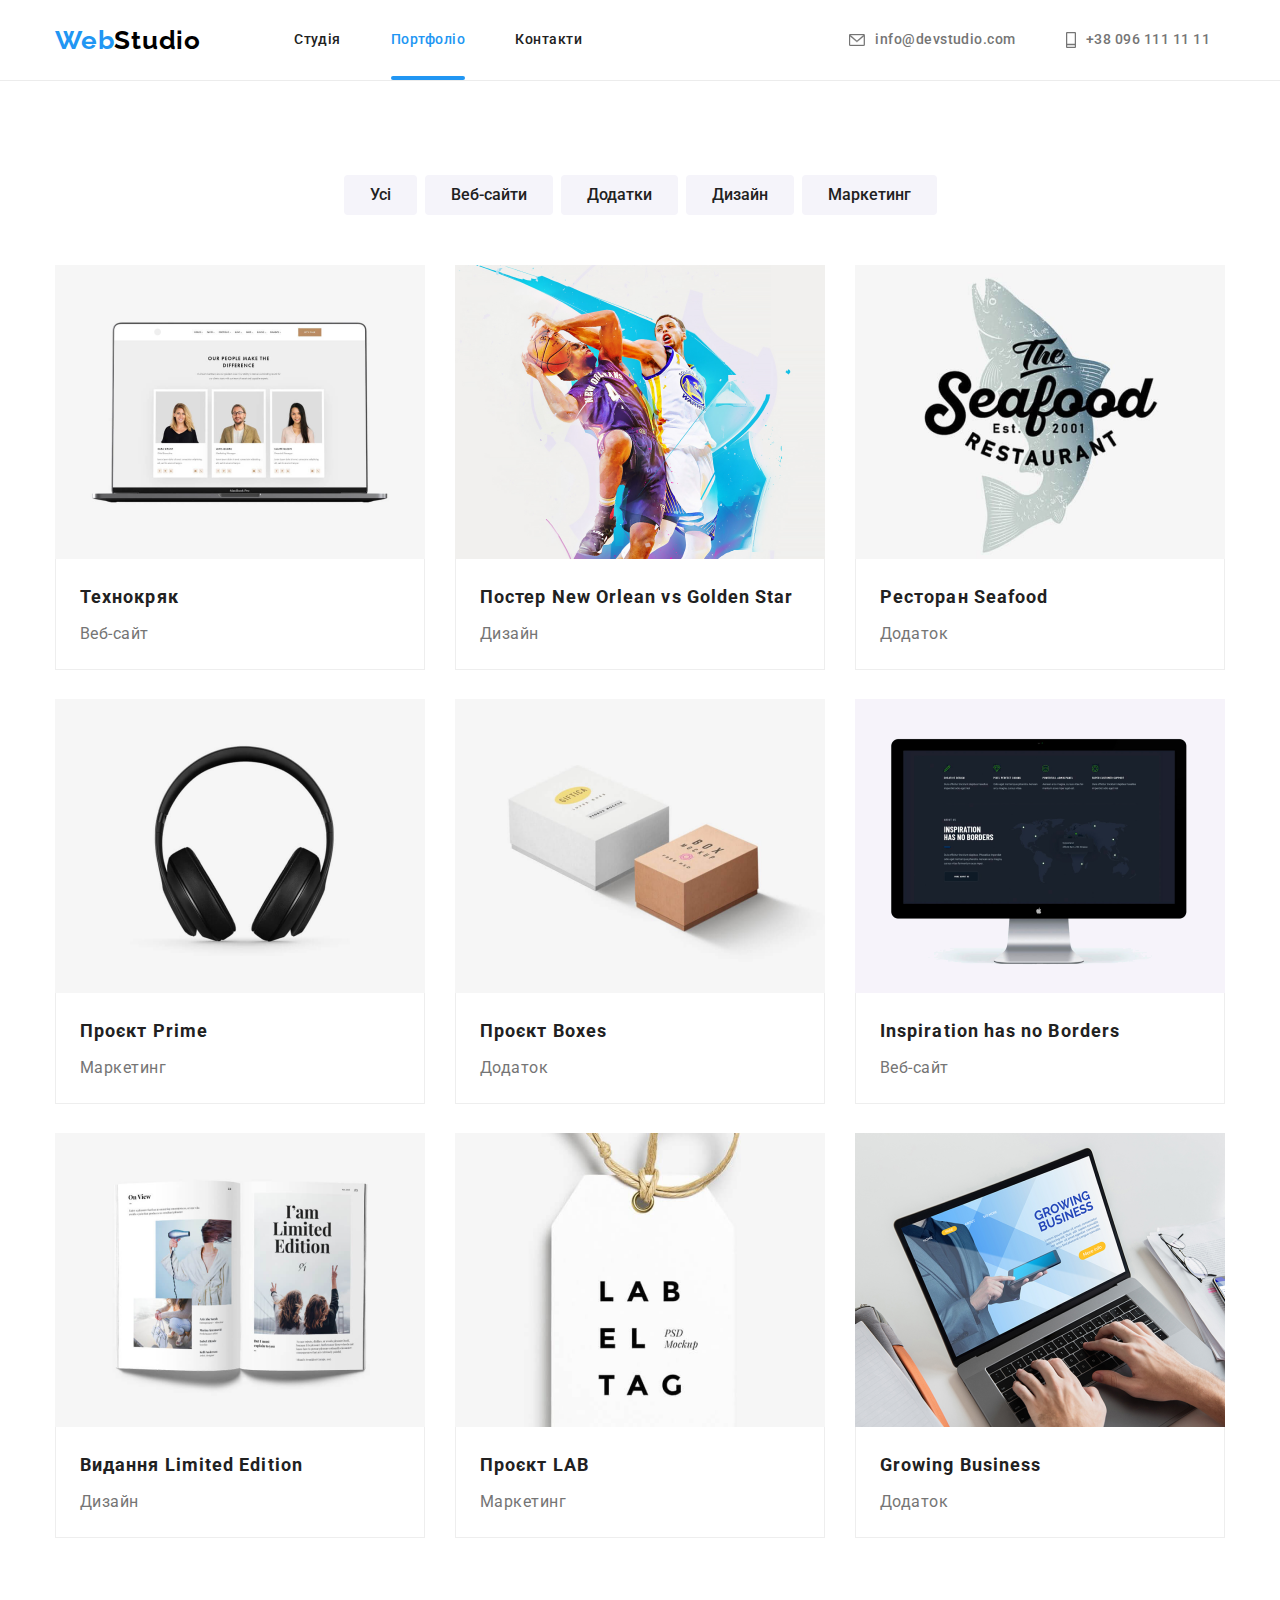
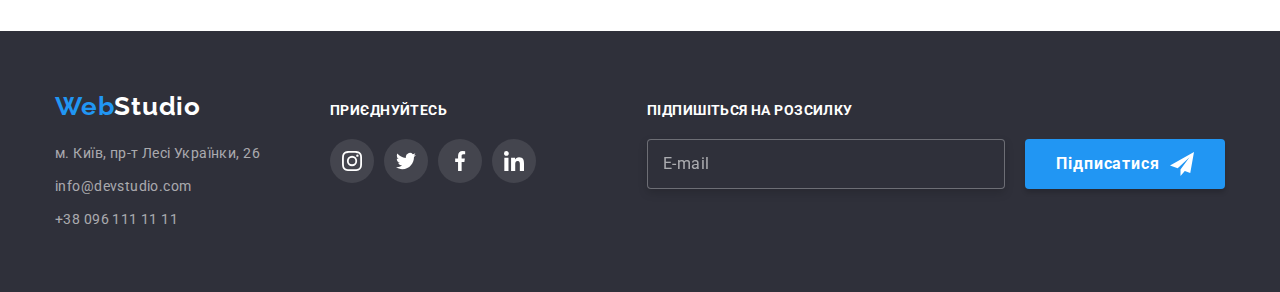
==== commit 15043b64: "8-ДЗ прийнято" ====
--- a/portfolio.html
+++ b/portfolio.html
@@ -67,10 +67,10 @@
             <nav class="">
               <ul class="menu__section-list">
                 <li class="list menu__link">
-                  <a class="menu__section decoration current" href="./index.html">Студія</a>
+                  <a class="menu__section decoration" href="./index.html">Студія</a>
                 </li>
                 <li class="list menu__link">
-                  <a class="menu__section decoration" href="./portfolio.html">Портфоліо</a>
+                  <a class="menu__section decoration current" href="./portfolio.html">Портфоліо</a>
                 </li>
                 <li class="list menu__link">
                   <a class="menu__section decoration" href="">Контакти</a>
--- a/css/main.min.css
+++ b/css/main.min.css
@@ -1 +1 @@
-.visually-hidden{position:absolute;white-space:nowrap;width:1px;height:1px;overflow:hidden;border:0;padding:0;clip:rect(0 0 0 0);-webkit-clip-path:inset(50%);clip-path:inset(50%);margin:-1px}.btn{font-family:"Roboto";font-weight:700;font-size:16px;line-height:1.87;letter-spacing:.06em;background-color:#2196f3;color:#fff;border:1px solid rgba(0,0,0,0);border-radius:4px;cursor:pointer}.net-icon{width:20px;height:20px}html{-webkit-box-sizing:border-box;box-sizing:border-box}.decoration{text-decoration:none}h2,h3,p{margin:0;padding:0}img{display:block;max-width:100%;height:auto}body{font-family:"Roboto",sans-serif;background-color:#fff;font-weight:400;letter-spacing:.03em;color:#212121}.list{padding:0;margin:0;list-style:none}.link{text-decoration:none}.centered{text-align:center}.container{padding-left:15px;padding-right:15px;margin-left:auto;margin-right:auto}@media screen and (min-width: 480px){.container{width:480px}}@media screen and (min-width: 768px){.container{width:768px}}@media screen and (min-width: 1200px){.container{width:1200px}}.sections{padding-top:60px;padding-bottom:60px}@media screen and (min-width: 1200px){.sections{padding-top:94px;padding-bottom:94px}}.header{border-bottom:1px solid #ececec}.header-container{display:-webkit-box;display:-ms-flexbox;display:flex}@media screen and (min-width: 768px){.header-container{-webkit-box-pack:justify;-ms-flex-pack:justify;justify-content:space-between}}.site-nav__logo{display:-webkit-box;display:-ms-flexbox;display:flex;-webkit-box-align:center;-ms-flex-align:center;align-items:center;font-family:"Raleway";font-size:26px;font-weight:700;line-height:1.19;letter-spacing:.03em;color:#000}@media screen and (max-width: 1199.98px){.site-nav__logo{font-size:24px;line-height:1.1666666667}}.site-nav__text{color:#2196f3}.site-nav{display:-webkit-box;display:-ms-flexbox;display:flex}.site-nav__list{display:-webkit-box;display:-ms-flexbox;display:flex;margin-left:93px}@media screen and (max-width: 767.98px){.site-nav__list{display:none}}@media screen and (min-width: 768px)and (max-width: 1199.98px){.site-nav__list{margin-left:88px}}.site-nav__link{position:relative;display:block;padding-top:32px;padding-bottom:32px;font-weight:500;font-size:14px;line-height:1.14;color:var(--primary-color);-webkit-transition:color 250ms cubic-bezier(0.4, 0, 0.2, 1);transition:color 250ms cubic-bezier(0.4, 0, 0.2, 1)}.site-nav__link:hover,.site-nav__link:focus{color:#2196f3}.site-nav__link.current::after{content:"";position:absolute;left:0;bottom:0;display:block;width:100%;height:4px;background-color:#2196f3;border-radius:2px}@media screen and (max-width: 1199.98px){.site-nav__item:not(:last-child){margin-right:55px}}@media screen and (min-width: 1200px){.site-nav__item:not(:last-child){margin-right:50px}}.site-contacts{display:-webkit-box;display:-ms-flexbox;display:flex;padding-right:15px}@media screen and (max-width: 767.98px){.site-contacts{display:none}}@media screen and (max-width: 1199.98px){.site-contacts{-webkit-box-orient:vertical;-webkit-box-direction:normal;-ms-flex-direction:column;flex-direction:column;-webkit-box-pack:center;-ms-flex-pack:center;justify-content:center}}@media screen and (min-width: 1200px){.site-contacts{margin-left:auto;-webkit-box-align:center;-ms-flex-align:center;align-items:center}}@media screen and (min-width: 1200px){.site-contacts__item+.site-contacts__item{margin-left:50px}}@media screen and (max-width: 1199.98px){.site-contacts__item:nth-child(1){margin-bottom:10px}}.current{color:#2196f3}.site-contacts__link{font-weight:500;font-size:14px;line-height:1.14;color:#757575;-webkit-transition:color 250ms cubic-bezier(0.4, 0, 0.2, 1);transition:color 250ms cubic-bezier(0.4, 0, 0.2, 1)}.site-contacts__link:hover,.site-contacts__link:focus{color:#2196f3}@media screen and (min-width: 1200px){.site-contacts__link{display:-webkit-inline-box;display:-ms-inline-flexbox;display:inline-flex;padding-top:32px;padding-bottom:32px}}.site-contacts__icon{-ms-flex-item-align:center;align-self:center;margin-right:10px;fill:#757575;stroke:currentColor}.site-contacts__icon-mail{width:16px;height:12px}.site-contacts__icon-tel{width:10px;height:16px}@media screen and (max-width: 767.98px){.site-nav__list,.site-contacts{display:none}.site-nav{display:-webkit-box;display:-ms-flexbox;display:flex;width:450px;padding-bottom:16px;padding-top:16px;-webkit-box-pack:justify;-ms-flex-pack:justify;justify-content:space-between;-webkit-box-align:center;-ms-flex-align:center;align-items:center}}.site-nav{display:-webkit-box;display:-ms-flexbox;display:flex;-webkit-box-align:center;-ms-flex-align:center;align-items:center}.header{border-bottom:1px solid #ececec}.head__menu{cursor:pointer;display:inline-block;border-color:rgba(0,0,0,0);background-color:#fff;fill:#000}.head__backdrop{display:-webkit-box;display:-ms-flexbox;display:flex;position:fixed;top:0;left:0;width:100%;height:100%;background-color:#fff;z-index:999}.head__backdrop.is-hidden{opacity:0;pointer-events:none;-webkit-transform:scale(0.9);transform:scale(0.9)}.icon-menu{width:40px;height:40px;fill:#000}.menu__container{padding-top:48px;padding-bottom:48px;padding-left:40px}.menu__btn-close{position:fixed;top:10px;right:15px;padding:0;border:none;background-color:#fff}.menu__icon-close{position:fixed;top:21px;right:25px;width:18px;height:18px}.menu__btn-close:hover .menu__icon-close,.menu__btn-close:focus .menu__icon-close{fill:#2196f3}.menu__section{font-weight:500;font-size:40px;line-height:47px;letter-spacing:.02em;color:#212121}.menu__link:not(:last-child){margin-bottom:32px}.menu__link:hover .menu__section,.menu__link:focus .menu__section{color:#2196f3}.menu__section-list{padding:0;margin:0}.menu__social{position:fixed;bottom:48px;left:40px}.menu__list{display:-webkit-box;display:-ms-flexbox;display:flex;-webkit-box-pack:start;-ms-flex-pack:start;justify-content:flex-start;-ms-flex-wrap:wrap;flex-wrap:wrap}.menu__mail-phone{margin:0;padding:0;display:-webkit-box;display:-ms-flexbox;display:flex;-webkit-box-orient:vertical;-webkit-box-direction:reverse;-ms-flex-direction:column-reverse;flex-direction:column-reverse;position:fixed;bottom:134px;gap:32px}.menu__mail{font-weight:500;font-size:24px;line-height:1.1666666667;letter-spacing:.02em;color:#757575}.menu__phone{font-weight:500;font-size:34px;line-height:1.1764705882;letter-spacing:.02em;color:#757575}.menu__mail:hover,.menu__mail:focus,.menu__phone:hover,.menu__phone:focus{color:#2196f3}.current{color:#2196f3}.social__link:not(:last-child){padding-right:10px;border-right:1px solid rgba(33,33,33,.2)}.social__link:not(:first-child){padding-left:10px}.social__link{font-weight:500;font-size:18px;line-height:1.2222222222;letter-spacing:.02em;color:#2196f3}@media screen and (min-width: 768px){.head__menu,.head__backdrop{display:none}}.backdrop{position:absolute;left:0;top:0;width:100%;height:100%;background-color:rgba(0,0,0,.2);-webkit-transition:opacity 250ms cubic-bezier(0.4, 0, 0.2, 1);transition:opacity 250ms cubic-bezier(0.4, 0, 0.2, 1)}.backdrop.is-hidden{opacity:0;pointer-events:none}.backdrop.is-hidden .modal{-webkit-transform:translate(-50%, -50%) scale(0.6);transform:translate(-50%, -50%) scale(0.6)}.hiro{max-width:480px;padding-top:118px;padding-bottom:118px;margin:auto;background-color:#2f303a;background-repeat:no-repeat;background-position:center;background-size:cover}@media screen and (max-width: 767px){.hiro{background-image:-webkit-gradient(linear, left top, right top, from(rgba(47, 48, 58, 0.4)), to(rgba(47, 48, 58, 0.4))),url(../images/service/img_480.jpg);background-image:linear-gradient(to right, rgba(47, 48, 58, 0.4), rgba(47, 48, 58, 0.4)),url(../images/service/img_480.jpg)}}@media screen and (max-width: 767px)and (min-device-pixel-ratio: 2),screen and (max-width: 767px)and (-webkit-min-device-pixel-ratio: 2),screen and (max-width: 767px)and (min-resolution: 2dppx){.hiro{background-image:-webkit-gradient(linear, left top, right top, from(rgba(47, 48, 58, 0.4)), to(rgba(47, 48, 58, 0.4))),url(../images/service/img_960.jpg);background-image:linear-gradient(to right, rgba(47, 48, 58, 0.4), rgba(47, 48, 58, 0.4)),url(../images/service/img_960.jpg)}}@media screen and (min-width: 768px){.hiro{max-width:768px;background-image:-webkit-gradient(linear, left top, right top, from(rgba(47, 48, 58, 0.4)), to(rgba(47, 48, 58, 0.4))),url(../images/service/img_768.jpg);background-image:linear-gradient(to right, rgba(47, 48, 58, 0.4), rgba(47, 48, 58, 0.4)),url(../images/service/img_768.jpg)}}@media screen and (min-width: 768px)and (min-device-pixel-ratio: 2),screen and (min-width: 768px)and (-webkit-min-device-pixel-ratio: 2),screen and (min-width: 768px)and (min-resolution: 2dppx){.hiro{background-image:-webkit-gradient(linear, left top, right top, from(rgba(47, 48, 58, 0.4)), to(rgba(47, 48, 58, 0.4))),url(../images/service/img_1536.jpg);background-image:linear-gradient(to right, rgba(47, 48, 58, 0.4), rgba(47, 48, 58, 0.4)),url(../images/service/img_1536.jpg)}}@media screen and (min-width: 1200px){.hiro{max-width:1600px;padding-top:200px;padding-bottom:200px;background-image:-webkit-gradient(linear, left top, right top, from(rgba(47, 48, 58, 0.4)), to(rgba(47, 48, 58, 0.4))),url(../images/service/img_1600.jpg);background-image:linear-gradient(to right, rgba(47, 48, 58, 0.4), rgba(47, 48, 58, 0.4)),url(../images/service/img_1600.jpg)}}@media screen and (min-width: 1200px)and (min-device-pixel-ratio: 2),screen and (min-width: 1200px)and (-webkit-min-device-pixel-ratio: 2),screen and (min-width: 1200px)and (min-resolution: 2dppx){.hiro{background-image:-webkit-gradient(linear, left top, right top, from(rgba(47, 48, 58, 0.4)), to(rgba(47, 48, 58, 0.4))),url(../images/service/img_3200.jpg);background-image:linear-gradient(to right, rgba(47, 48, 58, 0.4), rgba(47, 48, 58, 0.4)),url(../images/service/img_3200.jpg)}}.hiro__titel{margin-top:0;width:696px;display:-webkit-box;display:-ms-flexbox;display:flex;margin-left:auto;margin-right:auto;margin-bottom:30px;font-weight:900;font-size:44px;line-height:1.3636363636;color:#fff;letter-spacing:.06em;text-transform:uppercase}@media screen and (max-width: 1199.98px){.hiro__titel{width:360px;font-size:26px;line-height:1.6153846154}}.hiro__button{min-width:216px;padding:10px 32px}@media screen and (min-width: 768px){.benefits__list{display:-webkit-box;display:-ms-flexbox;display:flex;-ms-flex-wrap:wrap;flex-wrap:wrap;gap:30px}}@media screen and (min-width: 768px){.benefits__item{width:354px}}@media screen and (min-width: 1200px){.benefits__item{width:calc((100% - 90px)/4)}}.benefits__titel{font-size:14px;line-height:1.14;margin-bottom:10px}@media screen and (max-width: 767.98px){.benefits__titel{display:-webkit-box;display:-ms-flexbox;display:flex;-webkit-box-pack:center;-ms-flex-pack:center;justify-content:center}}.benefits__text{color:#757575;font-size:14px;line-height:1.71}@media screen and (max-width: 767.98px){.benefits__text{padding-bottom:30px}}.benefits__wrapper-icon{width:270px;height:120px;margin-bottom:30px;display:-webkit-box;display:-ms-flexbox;display:flex;-webkit-box-pack:center;-ms-flex-pack:center;justify-content:center;-webkit-box-align:center;-ms-flex-align:center;align-items:center;background:#f5f4fa;border-radius:4px}@media screen and (max-width: 767px){.benefits__wrapper-icon{width:100%}}@media screen and (min-width: 767px)and (max-width: 1199px){.benefits__wrapper-icon{width:354px}}.benefits__icon{width:70px;height:70px}.projects{padding-bottom:94px}@media(max-width: 1199px){.projects{display:none}}@media screen and (max-width: 1199.98px){.projects__titel,.team__titel-section,.clients__titel{font-size:28px;line-height:1.17;letter-spacing:.03em;margin-bottom:30px}}@media screen and (min-width: 1200px){.projects__titel,.team__titel-section,.clients__titel{font-size:36px;line-height:1.16;margin-bottom:50px}}.projects__list{display:-webkit-box;display:-ms-flexbox;display:flex;-ms-flex-wrap:wrap;flex-wrap:wrap}.projects__item{position:relative;width:calc((100% - 60px)/3);margin-right:30px}.projects__item:nth-child(3n){margin-right:0}.projects__description{display:-webkit-box;display:-ms-flexbox;display:flex;position:absolute;bottom:0;width:100%;height:70px;background-color:rgba(47,48,58,.8);font-family:"Roboto";font-style:normal;font-weight:700;font-size:14px;line-height:1.14;text-align:center;-webkit-box-align:center;-ms-flex-align:center;align-items:center;-webkit-box-pack:center;-ms-flex-pack:center;justify-content:center;text-transform:uppercase;color:#fff}.team{background-color:#f5f4fa;padding-bottom:94px;padding-top:94px}@media screen and (max-width: 1199.98px){.team__list{display:-webkit-box;display:-ms-flexbox;display:flex;-ms-flex-wrap:wrap;flex-wrap:wrap;-webkit-box-pack:center;-ms-flex-pack:center;justify-content:center;gap:30px}}@media screen and (min-width: 1200px){.team__list{display:-webkit-box;display:-ms-flexbox;display:flex;gap:30px}}@media screen and (max-width: 769.98px){.team__img{width:450px;max-width:100%}}@media screen and (min-width: 768px)and (max-width: 1199.98px){.team__img{width:354px;max-width:100%}}@media screen and (min-width: 1200px){.team__img{width:270px;max-width:100%}}.team__text{width:270px;background-color:#fff;padding-top:30px;padding-bottom:30px;-webkit-box-shadow:0px 1px 3px rgba(0,0,0,.12),0px 1px 1px rgba(0,0,0,.14),0px 2px 1px rgba(0,0,0,.2);box-shadow:0px 1px 3px rgba(0,0,0,.12),0px 1px 1px rgba(0,0,0,.14),0px 2px 1px rgba(0,0,0,.2);border-radius:0px 0px 4px 4px}@media screen and (max-width: 769.98px){.team__text{width:450px;max-width:100%}}@media screen and (min-width: 768px)and (max-width: 1199.98px){.team__text{width:354px;max-width:100%}}@media screen and (min-width: 1200px){.team__text{width:270px;max-width:100%}}.team__titel{font-weight:500;font-size:16px;line-height:1.18;color:#212121;margin-bottom:10px}.team__description{line-height:1.18;color:#757575;margin-bottom:16px}.team__net-list{display:-webkit-box;display:-ms-flexbox;display:flex;-webkit-box-pack:center;-ms-flex-pack:center;justify-content:center}.net-item{border-radius:50%;-webkit-transition:background-color 250ms cubic-bezier(0.4, 0, 0.2, 1);transition:background-color 250ms cubic-bezier(0.4, 0, 0.2, 1)}.net-item:not(:last-child){margin-right:10px}.net-link{display:-webkit-box;display:-ms-flexbox;display:flex;-webkit-box-align:center;-ms-flex-align:center;align-items:center;-webkit-box-pack:center;-ms-flex-pack:center;justify-content:center;width:44px;height:44px;font-size:0px;padding:0;border-radius:50%;fill:#afb1b8;-webkit-transition:background-color 250ms cubic-bezier(0.4, 0, 0.2, 1);transition:background-color 250ms cubic-bezier(0.4, 0, 0.2, 1)}.net-link:hover,.net-link:focus{fill:#fff;background-color:#2196f3}@media screen and (max-width: 1199.98px){.clients__titel{font-family:"Roboto";font-style:normal;font-weight:700;line-height:1.1785714286;color:#212121}}.clients__list{display:-webkit-box;display:-ms-flexbox;display:flex;-ms-flex-wrap:wrap;flex-wrap:wrap;gap:30px}@media screen and (min-width: 1px){.clients__list{-webkit-box-pack:center;-ms-flex-pack:center;justify-content:center}}@media screen and (max-width: 767px){.clients__item{max-width:210px;width:calc((100% - 30px)/2)}}@media screen and (min-width: 768px){.clients__item{width:226px}}@media screen and (min-width: 1200px){.clients__item{width:170px}}.clients__link{height:92px;color:#afb1b8;border:1px solid #afb1b8;border-radius:4px;display:-webkit-box;display:-ms-flexbox;display:flex;-webkit-box-pack:center;-ms-flex-pack:center;justify-content:center;-webkit-box-align:center;-ms-flex-align:center;align-items:center;-webkit-transition:border-color,color 250ms cubic-bezier(0.4, 0, 0.2, 1);transition:border-color,color 250ms cubic-bezier(0.4, 0, 0.2, 1)}.clients__link:hover{border-color:#2196f3;color:#2196f3}.clients__link:focus .clients__icon{fill:#2196f3}@media screen and (max-width: 767px){.clients__link{max-width:210px}}@media screen and (min-width: 768px){.clients__link{width:226px}}@media screen and (min-width: 1200px){.clients__link{width:170px}}.clients__icon{width:106px;height:60px;fill:currentColor}.footer{padding-bottom:60px;padding-top:60px;background-color:#2f303a}@media screen and (max-width: 767.98px){.footer{min-height:604px}}.footer__container{-webkit-box-align:baseline;-ms-flex-align:baseline;align-items:baseline}@media screen and (min-width: 768px)and (max-width: 1199px){.footer__container{display:-webkit-box;display:-ms-flexbox;display:flex;-ms-flex-wrap:wrap;flex-wrap:wrap;-webkit-box-pack:center;-ms-flex-pack:center;justify-content:center;gap:165px;row-gap:60px}}@media screen and (min-width: 1200px){.footer__container{display:-webkit-box;display:-ms-flexbox;display:flex}}@media screen and (max-width: 767.98px){.footer__wrapper{-webkit-box-orient:vertical;-webkit-box-direction:normal;-ms-flex-direction:column;flex-direction:column;margin-left:auto;margin-right:auto}}@media screen and (min-width: 1200px){.footer__wrapper{margin-right:70px}}.footer__logo{color:#fff;line-height:1.19}@media screen and (max-width: 1199.98px){.footer__logo{max-width:154px;font-size:24px;line-height:1.1666666667;letter-spacing:.03em;margin-bottom:28px;-webkit-box-pack:center;-ms-flex-pack:center;justify-content:center;margin-left:auto;margin-right:auto}}@media screen and (min-width: 1200px){.footer__logo{margin-bottom:20px}}@media screen and (max-width: 767.98px){.footer__address{margin-bottom:60px;min-width:232px}}@media screen and (max-width: 1199.98px){.footer__address{text-align:center}}@media screen and (max-width: 767.98px){.address-list__item{display:-webkit-box;display:-ms-flexbox;display:flex;-webkit-box-pack:center;-ms-flex-pack:center;justify-content:center}}@media screen and (max-width: 1199.98px){.address-list__item:not(:last-child){margin-bottom:12px}}@media screen and (min-width: 1200px){.address-list__item:nth-child(-n+2){margin-bottom:9px}}.address__link{color:rgba(255,255,255,.6);font-style:normal;font-size:14px;line-height:1.71;letter-spacing:.03em;-webkit-transition:color 250ms cubic-bezier(0.4, 0, 0.2, 1);transition:color 250ms cubic-bezier(0.4, 0, 0.2, 1)}.address__link:hover,.address__link:focus{color:#fff}.form-footer{margin-left:auto;margin-right:auto}.form-footer__subscription{display:-webkit-box;display:-ms-flexbox;display:flex;-webkit-box-align:end;-ms-flex-align:end;align-items:end}@media screen and (max-width: 1199.98px){.form-footer__subscription{-webkit-box-orient:vertical;-webkit-box-direction:normal;-ms-flex-direction:column;flex-direction:column}}.form-footer__form-field{display:-webkit-box;display:-ms-flexbox;display:flex;-webkit-box-orient:vertical;-webkit-box-direction:normal;-ms-flex-direction:column;flex-direction:column}@media screen and (max-width: 1199.98px){.form-footer__form-field{max-width:450px;width:100%}}@media screen and (min-width: 1200px){.form-footer__form-field{margin-right:20px}}.form-footer__form-mail{font-style:normal;font-weight:700;font-size:14px;line-height:1.14;letter-spacing:.03em;text-transform:uppercase;color:#fff}@media screen and (max-width: 1199.98px){.form-footer__form-mail{max-width:450px;width:100%;margin-bottom:20px;display:-webkit-box;display:-ms-flexbox;display:flex;-webkit-box-pack:center;-ms-flex-pack:center;justify-content:center}}@media screen and (min-width: 1200px){.form-footer__form-mail{margin-bottom:20px}}.form-footer__form-input{width:358px;height:50px;padding:15px;background:#2f303a;color:#fff;border:1px solid rgba(255,255,255,.3);-webkit-filter:drop-shadow(0px 4px 4px rgba(0, 0, 0, 0.15));filter:drop-shadow(0px 4px 4px rgba(0, 0, 0, 0.15));border-radius:4px;outline-color:#2196f3}@media screen and (max-width: 767.98px){.form-footer__form-input{max-width:450px;width:100%;margin-bottom:20px}}@media screen and (max-width: 1199.98px){.form-footer__form-input{margin-bottom:20px}}.form-footer__form-input::-webkit-input-placeholder{line-height:1.25;display:-webkit-box;display:flex;-webkit-box-align:center;align-items:center;letter-spacing:.03em;color:rgba(255,255,255,.6)}.form-footer__form-input::-moz-placeholder{line-height:1.25;display:flex;align-items:center;letter-spacing:.03em;color:rgba(255,255,255,.6)}.form-footer__form-input:-ms-input-placeholder{line-height:1.25;display:-ms-flexbox;display:flex;-ms-flex-align:center;align-items:center;letter-spacing:.03em;color:rgba(255,255,255,.6)}.form-footer__form-input::-ms-input-placeholder{line-height:1.25;display:-ms-flexbox;display:flex;-ms-flex-align:center;align-items:center;letter-spacing:.03em;color:rgba(255,255,255,.6)}.form-footer__form-input::placeholder{line-height:1.25;display:-webkit-box;display:-ms-flexbox;display:flex;-webkit-box-align:center;-ms-flex-align:center;align-items:center;letter-spacing:.03em;color:rgba(255,255,255,.6)}.form-footer__btn{width:200px;height:50px;display:-webkit-box;display:-ms-flexbox;display:flex;-webkit-box-align:center;-ms-flex-align:center;align-items:center;-webkit-box-pack:center;-ms-flex-pack:center;justify-content:center;-webkit-box-shadow:0px 4px 4px rgba(0,0,0,.15);box-shadow:0px 4px 4px rgba(0,0,0,.15)}@media screen and (max-width: 1199.98px){.form-footer__btn{margin-left:auto;margin-right:auto}}.form-footer__icon-telegram{width:24px;height:24px;fill:#fff;margin-left:10px}@media screen and (max-width: 767.98px){.footer-icons{margin-bottom:60px}}.footer-icons__titel{font-size:14px;line-height:1.14;letter-spacing:.03em;text-transform:uppercase;color:#fff}@media screen and (max-width: 1199.98px){.footer-icons__titel{-webkit-box-pack:center;-ms-flex-pack:center;justify-content:center;display:-webkit-box;display:-ms-flexbox;display:flex;margin-bottom:20px}}@media screen and (min-width: 1200px){.footer-icons__titel{margin-bottom:20px}}.footer-icons__list{display:-webkit-box;display:-ms-flexbox;display:flex;-webkit-box-pack:center;-ms-flex-pack:center;justify-content:center}.footer-icons__item{background-color:rgba(255,255,255,.1)}.footer-icons__item:hover{background-color:#2196f3}.footer-icons__link:focus{background-color:#2196f3}.footer__icon{fill:#fff}.backdrop{position:absolute;left:0;top:0;width:100%;height:100%;background-color:rgba(0,0,0,.2);-webkit-transition:opacity 250ms cubic-bezier(0.4, 0, 0.2, 1);transition:opacity 250ms cubic-bezier(0.4, 0, 0.2, 1)}.backdrop.is-hidden{opacity:0;pointer-events:none}.backdrop.is-hidden .modal{-webkit-transform:translate(-50%, -50%) scale(0.6);transform:translate(-50%, -50%) scale(0.6)}.modal__backdrop-close{position:absolute;width:30px;height:30px;top:8px;right:8px;color:#2196f3;background:#fff;border:1px solid rgba(0,0,0,.1);border-radius:50%;cursor:pointer}.modal__backdrop-close:hover .modal__backdrop-icon{fill:currentColor}.modal__backdrop-icon{width:11px;height:11px;fill:#000}.modal{position:relative;top:50%;left:50%;min-height:581px;padding:40px;background-color:#fff;-webkit-box-shadow:0px 1px 3px rgba(0,0,0,.12),0px 1px 1px rgba(0,0,0,.14),0px 2px 1px rgba(0,0,0,.2);box-shadow:0px 1px 3px rgba(0,0,0,.12),0px 1px 1px rgba(0,0,0,.14),0px 2px 1px rgba(0,0,0,.2);border-radius:4px;-webkit-transform:translate(-50%, -50%) scale(1);transform:translate(-50%, -50%) scale(1);-webkit-transition:-webkit-transform 250ms cubic-bezier(0.4, 0, 0.2, 1);transition:-webkit-transform 250ms cubic-bezier(0.4, 0, 0.2, 1);transition:transform 250ms cubic-bezier(0.4, 0, 0.2, 1);transition:transform 250ms cubic-bezier(0.4, 0, 0.2, 1), -webkit-transform 250ms cubic-bezier(0.4, 0, 0.2, 1)}@media screen and (max-width: 1199.98px){.modal{width:450px}}@media screen and (min-width: 1200px){.modal{width:528px}}.modal__text{margin-bottom:12px;font-weight:700;font-size:20px;text-align:center;letter-spacing:.03em;color:#212121}@media screen and (max-width: 1199.98px){.modal__text{line-height:1.5}}@media screen and (min-width: 1200px){.modal__text{line-height:1.15}}.modal-form__input{margin-top:4px;width:100%;height:40px;padding-left:42px;border:1px solid rgba(33,33,33,.2);border-radius:4px;outline-color:#2196f3}.modal-form__input:focus+.modal-form__icon{fill:#2196f3}.modal-form__icon{position:absolute;top:50%;left:15px;width:18px;height:18px;fill:#212121}.modal-form__label{position:relative;display:-webkit-box;display:-ms-flexbox;display:flex;-webkit-box-orient:vertical;-webkit-box-direction:normal;-ms-flex-direction:column;flex-direction:column;margin-bottom:10px;font-size:12px;line-height:1.16;letter-spacing:.01em;color:#757575}.modal-form__texarea-label{font-size:12px;line-height:1.16;letter-spacing:.01em;color:#757575}.modal-form__textarea{resize:none;width:100%;min-height:120px;padding:12px 16px;margin-top:4px;margin-bottom:20px;border:1px solid rgba(33,33,33,.2);border-radius:4px;outline-color:#2196f3}textarea::-webkit-input-placeholder{color:rgba(117,117,117,.5)}textarea::-moz-placeholder{color:rgba(117,117,117,.5)}textarea:-ms-input-placeholder{color:rgba(117,117,117,.5)}textarea::-ms-input-placeholder{color:rgba(117,117,117,.5)}textarea::placeholder{color:rgba(117,117,117,.5)}.modal-form__agree-label{display:-webkit-box;display:-ms-flexbox;display:flex;-webkit-box-align:center;-ms-flex-align:center;align-items:center;-webkit-box-pack:center;-ms-flex-pack:center;justify-content:center;margin-bottom:30px;letter-spacing:.03em;color:#757575}.modal-form__agree-label::before{content:" ";display:-webkit-box;display:-ms-flexbox;display:flex;width:16px;height:15px;margin-right:7px;border:2px solid #212121;border-radius:2px;-webkit-box-shadow:0px 1px 3px rgba(0,0,0,.12),0px 1px 1px rgba(0,0,0,.14),0px 2px 1px rgba(0,0,0,.2);box-shadow:0px 1px 3px rgba(0,0,0,.12),0px 1px 1px rgba(0,0,0,.14),0px 2px 1px rgba(0,0,0,.2)}@media screen and (max-width: 1199.98px){.modal-form__agree-label{font-size:12px;line-height:1.1666666667}}@media screen and (min-width: 1200px){.modal-form__agree-label{font-size:14px;line-height:1.7142857143}}.modal-form__link{color:#2196f3;margin-left:5px}.modal-form__checkbox-agree:checked+.modal-form__agree-label::before{background-color:#2196f3;border:none;background-image:url(../images/icons.svg/chek-mark.svg);background-repeat:no-repeat;background-position:center}.modal-form__button{display:block;margin:0 auto;width:200px;height:50px;padding:10px 52px;background:#2196f3}.filter{padding-top:94px;padding-bottom:94px}@media screen and (max-width: 1199.98px){.filter{padding-top:60px;padding-bottom:60px}}.filter-list{display:-webkit-box;display:-ms-flexbox;display:flex;-webkit-box-pack:center;-ms-flex-pack:center;justify-content:center;margin-bottom:50px}@media screen and (max-width: 767.98px){.filter-list{-ms-flex-wrap:wrap;flex-wrap:wrap;-webkit-box-pack:start;-ms-flex-pack:start;justify-content:flex-start;margin-bottom:40px}}.filter-list__item:not(:last-child){margin-right:8px}@media screen and (max-width: 767.98px){.filter-list__item:nth-last-child(-n+2){margin-top:15px}}.filter-list__btn{font-weight:500;font-size:16px;line-height:1.62;min-width:73px;padding:6px 25px;border-radius:4px;border:1px solid rgba(0,0,0,0);background-color:#f5f4fa;color:#212121;cursor:pointer;-webkit-transition:background-color,color,250ms cubic-bezier(0.4, 0, 0.2, 1),-webkit-box-shadow;transition:background-color,color,250ms cubic-bezier(0.4, 0, 0.2, 1),-webkit-box-shadow;transition:background-color,color,box-shadow,250ms cubic-bezier(0.4, 0, 0.2, 1);transition:background-color,color,box-shadow,250ms cubic-bezier(0.4, 0, 0.2, 1),-webkit-box-shadow}.filter-list__btn:hover,.filter-list__btn:focus{background-color:#2196f3;color:#fff;-webkit-box-shadow:0px 3px 1px rgba(0,0,0,.1),0px 1px 2px rgba(0,0,0,.08),0px 2px 2px rgba(0,0,0,.12);box-shadow:0px 3px 1px rgba(0,0,0,.1),0px 1px 2px rgba(0,0,0,.08),0px 2px 2px rgba(0,0,0,.12)}@media screen and (min-width: 768px)and (max-width: 1199.98px){.filter__work-list{-ms-flex-wrap:wrap;flex-wrap:wrap;display:-webkit-box;display:-ms-flexbox;display:flex;gap:30px}}@media screen and (min-width: 1200px){.filter__work-list{-ms-flex-wrap:wrap;flex-wrap:wrap;display:-webkit-box;display:-ms-flexbox;display:flex}}.filter__work-item{-webkit-transition:-webkit-box-shadow 250ms cubic-bezier(0.4, 0, 0.2, 1);transition:-webkit-box-shadow 250ms cubic-bezier(0.4, 0, 0.2, 1);transition:box-shadow 250ms cubic-bezier(0.4, 0, 0.2, 1);transition:box-shadow 250ms cubic-bezier(0.4, 0, 0.2, 1), -webkit-box-shadow 250ms cubic-bezier(0.4, 0, 0.2, 1)}@media screen and (max-width: 767.98px){.filter__work-item:not(:last-child){margin-bottom:30px}}@media screen and (min-width: 768px)and (max-width: 1199.98px){.filter__work-item{max-width:354px;width:calc((100% - 30px)/2)}}@media screen and (min-width: 1200px){.filter__work-item{height:404px;width:calc((100% - 60px)/3);margin-right:30px;margin-bottom:30px}}.filter__work-item:hover{-webkit-box-shadow:0px 1px 1px rgba(0,0,0,.12),0px 4px 4px rgba(0,0,0,.06),1px 4px 6px rgba(0,0,0,.16);box-shadow:0px 1px 1px rgba(0,0,0,.12),0px 4px 4px rgba(0,0,0,.06),1px 4px 6px rgba(0,0,0,.16)}@media screen and (min-width: 1200px){.filter__work-item:nth-child(3n){margin-right:0}.filter__work-item:nth-last-child(-n+3){margin-bottom:0}}.filter__work-titel{font-size:18px;line-height:2;color:#212121;letter-spacing:.06em;margin-bottom:4px}.filter__work-description{line-height:1.87;color:#757575}.filter__img{display:block;width:100%;height:auto}@media screen and (min-width: 768px)and (max-width: 1199.98px){.filter__work-link{display:-webkit-box;display:-ms-flexbox;display:flex;-webkit-box-orient:vertical;-webkit-box-direction:normal;-ms-flex-direction:column;flex-direction:column;height:100%}}.filter__work-link:hover .filter__description{-webkit-transform:translateY(0%);transform:translateY(0%);opacity:1}.filter__work-link:focus .filter__description{-webkit-transform:translateY(0%);transform:translateY(0%);opacity:1}.filter__work-link:hover .filter__product-thumb::before{-webkit-transform:translateY(0);transform:translateY(0)}.filter__work-link:focus .filter__product-thumb::before{-webkit-transform:translateY(0);transform:translateY(0)}.filter__product-thumb{position:relative;overflow:hidden}@media screen and (max-width: 767.99px){.filter__product-thumb{height:294px}}.filter__description{position:absolute;top:0;left:0;padding-top:63px;padding-right:24px;padding-bottom:63px;padding-left:24px;width:100%;height:100%;background-color:rgba(33,150,243,.9);font-size:18px;line-height:1.56;color:#fff;-webkit-transform:translateY(101%);transform:translateY(101%);-webkit-transition:-webkit-transform 250ms cubic-bezier(0.4, 0, 0.2, 1);transition:-webkit-transform 250ms cubic-bezier(0.4, 0, 0.2, 1);transition:transform 250ms cubic-bezier(0.4, 0, 0.2, 1);transition:transform 250ms cubic-bezier(0.4, 0, 0.2, 1), -webkit-transform 250ms cubic-bezier(0.4, 0, 0.2, 1)}.filter__work-text{padding:20px 24px;border-bottom:1px solid #eee;border-left:1px solid #eee;border-right:1px solid #eee}@media screen and (min-width: 768px)and (max-width: 1199.98px){.filter__work-text{-webkit-box-flex:1;-ms-flex-positive:1;flex-grow:1}}/*# sourceMappingURL=main.min.css.map */+.visually-hidden{position:absolute;white-space:nowrap;width:1px;height:1px;overflow:hidden;border:0;padding:0;clip:rect(0 0 0 0);-webkit-clip-path:inset(50%);clip-path:inset(50%);margin:-1px}.btn{font-family:"Roboto";font-weight:700;font-size:16px;line-height:1.87;letter-spacing:.06em;background-color:#2196f3;color:#fff;border:1px solid rgba(0,0,0,0);border-radius:4px;cursor:pointer}.net-icon{width:20px;height:20px}html{-webkit-box-sizing:border-box;box-sizing:border-box}.decoration{text-decoration:none}h2,h3,p{margin:0;padding:0}img{display:block;max-width:100%;height:auto}body{font-family:"Roboto",sans-serif;background-color:#fff;font-weight:400;letter-spacing:.03em;color:#212121}.list{padding:0;margin:0;list-style:none}.link{text-decoration:none}.centered{text-align:center}.container{padding-left:15px;padding-right:15px;margin-left:auto;margin-right:auto}@media screen and (min-width: 480px){.container{width:480px}}@media screen and (min-width: 768px){.container{width:768px}}@media screen and (min-width: 1200px){.container{width:1200px}}.sections{padding-top:60px;padding-bottom:60px}@media screen and (min-width: 1200px){.sections{padding-top:94px;padding-bottom:94px}}.header{border-bottom:1px solid #ececec}.header-container{display:-webkit-box;display:-ms-flexbox;display:flex}@media screen and (min-width: 768px){.header-container{-webkit-box-pack:justify;-ms-flex-pack:justify;justify-content:space-between}}.site-nav__logo{display:-webkit-box;display:-ms-flexbox;display:flex;-webkit-box-align:center;-ms-flex-align:center;align-items:center;font-family:"Raleway";font-size:26px;font-weight:700;line-height:1.19;letter-spacing:.03em;color:#000}@media screen and (max-width: 1199.98px){.site-nav__logo{font-size:24px;line-height:1.1666666667}}.site-nav__text{color:#2196f3}.site-nav{display:-webkit-box;display:-ms-flexbox;display:flex}.site-nav__list{display:-webkit-box;display:-ms-flexbox;display:flex;margin-left:93px}@media screen and (max-width: 767.98px){.site-nav__list{display:none}}@media screen and (min-width: 768px)and (max-width: 1199.98px){.site-nav__list{margin-left:88px}}.site-nav__link{position:relative;display:block;padding-top:32px;padding-bottom:32px;font-weight:500;font-size:14px;line-height:1.14;color:var(--primary-color);-webkit-transition:color 250ms cubic-bezier(0.4, 0, 0.2, 1);transition:color 250ms cubic-bezier(0.4, 0, 0.2, 1)}.site-nav__link:hover,.site-nav__link:focus{color:#2196f3}.site-nav__link.current::after{content:"";position:absolute;left:0;bottom:0;display:block;width:100%;height:4px;background-color:#2196f3;border-radius:2px}@media screen and (max-width: 1199.98px){.site-nav__item:not(:last-child){margin-right:55px}}@media screen and (min-width: 1200px){.site-nav__item:not(:last-child){margin-right:50px}}.site-contacts{display:-webkit-box;display:-ms-flexbox;display:flex;padding-right:15px}@media screen and (max-width: 767.98px){.site-contacts{display:none}}@media screen and (max-width: 1199.98px){.site-contacts{-webkit-box-orient:vertical;-webkit-box-direction:normal;-ms-flex-direction:column;flex-direction:column;-webkit-box-pack:center;-ms-flex-pack:center;justify-content:center}}@media screen and (min-width: 1200px){.site-contacts{margin-left:auto;-webkit-box-align:center;-ms-flex-align:center;align-items:center}}@media screen and (min-width: 1200px){.site-contacts__item+.site-contacts__item{margin-left:50px}}@media screen and (max-width: 1199.98px){.site-contacts__item:nth-child(1){margin-bottom:10px}}.current{color:#2196f3}.site-contacts__link{font-weight:500;font-size:14px;line-height:1.14;color:#757575;-webkit-transition:color 250ms cubic-bezier(0.4, 0, 0.2, 1);transition:color 250ms cubic-bezier(0.4, 0, 0.2, 1)}.site-contacts__link:hover,.site-contacts__link:focus{color:#2196f3}@media screen and (min-width: 1200px){.site-contacts__link{display:-webkit-inline-box;display:-ms-inline-flexbox;display:inline-flex;padding-top:32px;padding-bottom:32px}}.site-contacts__icon{-ms-flex-item-align:center;align-self:center;margin-right:10px;fill:#757575;stroke:currentColor}.site-contacts__icon-mail{width:16px;height:12px}.site-contacts__icon-tel{width:10px;height:16px}@media screen and (max-width: 767.98px){.site-nav__list,.site-contacts{display:none}.site-nav{display:-webkit-box;display:-ms-flexbox;display:flex;width:450px;padding-bottom:16px;padding-top:16px;-webkit-box-pack:justify;-ms-flex-pack:justify;justify-content:space-between;-webkit-box-align:center;-ms-flex-align:center;align-items:center}}.site-nav{display:-webkit-box;display:-ms-flexbox;display:flex;-webkit-box-align:center;-ms-flex-align:center;align-items:center}.header{border-bottom:1px solid #ececec}.head__menu{cursor:pointer;display:inline-block;border-color:rgba(0,0,0,0);background-color:#fff;fill:#000}.head__backdrop{display:-webkit-box;display:-ms-flexbox;display:flex;position:fixed;top:0;left:0;width:100%;height:100%;background-color:#fff;z-index:999}.head__backdrop.is-hidden{opacity:0;pointer-events:none;-webkit-transform:scale(0.9);transform:scale(0.9)}.icon-menu{width:40px;height:40px;fill:#000}.menu__container{padding-top:48px;padding-bottom:48px;padding-left:40px}.menu__btn-close{position:fixed;top:10px;right:15px;padding:0;border:none;background-color:#fff}.menu__icon-close{position:fixed;top:21px;right:25px;width:18px;height:18px}.menu__btn-close:hover .menu__icon-close,.menu__btn-close:focus .menu__icon-close{fill:#2196f3}.menu__section{font-weight:500;font-size:40px;line-height:47px;letter-spacing:.02em;color:#212121}.menu__link:not(:last-child){margin-bottom:32px}.menu__link:hover .menu__section,.menu__link:focus .menu__section{color:#2196f3}.menu__section-list{padding:0;margin:0}.menu__social{position:fixed;bottom:48px;left:40px}.menu__list{display:-webkit-box;display:-ms-flexbox;display:flex;-webkit-box-pack:start;-ms-flex-pack:start;justify-content:flex-start;-ms-flex-wrap:wrap;flex-wrap:wrap}.menu__mail-phone{margin:0;padding:0;display:-webkit-box;display:-ms-flexbox;display:flex;-webkit-box-orient:vertical;-webkit-box-direction:reverse;-ms-flex-direction:column-reverse;flex-direction:column-reverse;position:fixed;bottom:134px;gap:32px}.menu__mail{font-weight:500;font-size:24px;line-height:1.1666666667;letter-spacing:.02em;color:#757575}.menu__phone{font-weight:500;font-size:34px;line-height:1.1764705882;letter-spacing:.02em;color:#757575}.menu__mail:hover,.menu__mail:focus,.menu__phone:hover,.menu__phone:focus{color:#2196f3}.current{color:#2196f3}.social__link:not(:last-child){padding-right:10px;border-right:1px solid rgba(33,33,33,.2)}.social__link:not(:first-child){padding-left:10px}.social__link{font-weight:500;font-size:18px;line-height:1.2222222222;letter-spacing:.02em;color:#2196f3}@media screen and (min-width: 768px){.head__menu,.head__backdrop{display:none}}.backdrop{position:absolute;left:0;top:0;width:100%;height:100%;background-color:rgba(0,0,0,.2);-webkit-transition:opacity 250ms cubic-bezier(0.4, 0, 0.2, 1);transition:opacity 250ms cubic-bezier(0.4, 0, 0.2, 1)}.backdrop.is-hidden{opacity:0;pointer-events:none}.backdrop.is-hidden .modal{-webkit-transform:translate(-50%, -50%) scale(0.6);transform:translate(-50%, -50%) scale(0.6)}.hiro{max-width:480px;padding-top:118px;padding-bottom:118px;margin:auto;background-color:#2f303a;background-repeat:no-repeat;background-position:center;background-size:cover}@media screen and (max-width: 767px){.hiro{background-image:-webkit-gradient(linear, left top, right top, from(rgba(47, 48, 58, 0.4)), to(rgba(47, 48, 58, 0.4))),url(../images/service/img_480.jpg);background-image:linear-gradient(to right, rgba(47, 48, 58, 0.4), rgba(47, 48, 58, 0.4)),url(../images/service/img_480.jpg)}}@media screen and (max-width: 767px)and (min-device-pixel-ratio: 2),screen and (max-width: 767px)and (-webkit-min-device-pixel-ratio: 2),screen and (max-width: 767px)and (min-resolution: 2dppx){.hiro{background-image:-webkit-gradient(linear, left top, right top, from(rgba(47, 48, 58, 0.4)), to(rgba(47, 48, 58, 0.4))),url(../images/service/img_960.jpg);background-image:linear-gradient(to right, rgba(47, 48, 58, 0.4), rgba(47, 48, 58, 0.4)),url(../images/service/img_960.jpg)}}@media screen and (min-width: 768px){.hiro{max-width:768px;background-image:-webkit-gradient(linear, left top, right top, from(rgba(47, 48, 58, 0.4)), to(rgba(47, 48, 58, 0.4))),url(../images/service/img_768.jpg);background-image:linear-gradient(to right, rgba(47, 48, 58, 0.4), rgba(47, 48, 58, 0.4)),url(../images/service/img_768.jpg)}}@media screen and (min-width: 768px)and (min-device-pixel-ratio: 2),screen and (min-width: 768px)and (-webkit-min-device-pixel-ratio: 2),screen and (min-width: 768px)and (min-resolution: 2dppx){.hiro{background-image:-webkit-gradient(linear, left top, right top, from(rgba(47, 48, 58, 0.4)), to(rgba(47, 48, 58, 0.4))),url(../images/service/img_1536.jpg);background-image:linear-gradient(to right, rgba(47, 48, 58, 0.4), rgba(47, 48, 58, 0.4)),url(../images/service/img_1536.jpg)}}@media screen and (min-width: 1200px){.hiro{max-width:1600px;padding-top:200px;padding-bottom:200px;background-image:-webkit-gradient(linear, left top, right top, from(rgba(47, 48, 58, 0.4)), to(rgba(47, 48, 58, 0.4))),url(../images/service/img_1600.jpg);background-image:linear-gradient(to right, rgba(47, 48, 58, 0.4), rgba(47, 48, 58, 0.4)),url(../images/service/img_1600.jpg)}}@media screen and (min-width: 1200px)and (min-device-pixel-ratio: 2),screen and (min-width: 1200px)and (-webkit-min-device-pixel-ratio: 2),screen and (min-width: 1200px)and (min-resolution: 2dppx){.hiro{background-image:-webkit-gradient(linear, left top, right top, from(rgba(47, 48, 58, 0.4)), to(rgba(47, 48, 58, 0.4))),url(../images/service/img_3200.jpg);background-image:linear-gradient(to right, rgba(47, 48, 58, 0.4), rgba(47, 48, 58, 0.4)),url(../images/service/img_3200.jpg)}}.hiro__titel{margin-top:0;width:696px;display:-webkit-box;display:-ms-flexbox;display:flex;margin-left:auto;margin-right:auto;margin-bottom:30px;font-weight:900;font-size:44px;line-height:1.3636363636;color:#fff;letter-spacing:.06em;text-transform:uppercase}@media screen and (max-width: 1199.98px){.hiro__titel{width:360px;font-size:26px;line-height:1.6153846154}}.hiro__button{min-width:216px;padding:10px 32px}@media screen and (min-width: 768px){.benefits__list{display:-webkit-box;display:-ms-flexbox;display:flex;-ms-flex-wrap:wrap;flex-wrap:wrap;gap:30px}}@media screen and (min-width: 768px){.benefits__item{width:354px}}@media screen and (min-width: 1200px){.benefits__item{width:calc((100% - 90px)/4)}}.benefits__titel{font-size:14px;line-height:1.14;margin-bottom:10px}@media screen and (max-width: 767.98px){.benefits__titel{display:-webkit-box;display:-ms-flexbox;display:flex;-webkit-box-pack:center;-ms-flex-pack:center;justify-content:center}}.benefits__text{color:#757575;font-size:14px;line-height:1.71}@media screen and (max-width: 767.98px){.benefits__text{padding-bottom:30px}}.benefits__wrapper-icon{width:270px;height:120px;margin-bottom:30px;display:-webkit-box;display:-ms-flexbox;display:flex;-webkit-box-pack:center;-ms-flex-pack:center;justify-content:center;-webkit-box-align:center;-ms-flex-align:center;align-items:center;background:#f5f4fa;border-radius:4px}@media screen and (max-width: 767px){.benefits__wrapper-icon{width:100%}}@media screen and (min-width: 767px)and (max-width: 1199px){.benefits__wrapper-icon{width:354px}}.benefits__icon{width:70px;height:70px}.projects{padding-bottom:94px}@media(max-width: 1199px){.projects{display:none}}@media screen and (max-width: 1199.98px){.projects__titel,.team__titel-section,.clients__titel{font-size:28px;line-height:1.17;letter-spacing:.03em;margin-bottom:30px}}@media screen and (min-width: 1200px){.projects__titel,.team__titel-section,.clients__titel{font-size:36px;line-height:1.16;margin-bottom:50px}}.projects__list{display:-webkit-box;display:-ms-flexbox;display:flex;-ms-flex-wrap:wrap;flex-wrap:wrap}.projects__item{position:relative;width:calc((100% - 60px)/3);margin-right:30px}.projects__item:nth-child(3n){margin-right:0}.projects__description{display:-webkit-box;display:-ms-flexbox;display:flex;position:absolute;bottom:0;width:100%;height:70px;background-color:rgba(47,48,58,.8);font-family:"Roboto";font-style:normal;font-weight:700;font-size:14px;line-height:1.14;text-align:center;-webkit-box-align:center;-ms-flex-align:center;align-items:center;-webkit-box-pack:center;-ms-flex-pack:center;justify-content:center;text-transform:uppercase;color:#fff}.team{background-color:#f5f4fa;padding-bottom:94px;padding-top:94px}@media screen and (max-width: 1199.98px){.team__list{display:-webkit-box;display:-ms-flexbox;display:flex;-ms-flex-wrap:wrap;flex-wrap:wrap;-webkit-box-pack:center;-ms-flex-pack:center;justify-content:center;gap:30px}}@media screen and (min-width: 1200px){.team__list{display:-webkit-box;display:-ms-flexbox;display:flex;gap:30px}}@media screen and (max-width: 769.98px){.team__img{width:450px;max-width:100%}}@media screen and (min-width: 768px)and (max-width: 1199.98px){.team__img{width:354px;max-width:100%}}@media screen and (min-width: 1200px){.team__img{width:270px;max-width:100%}}.team__text{width:270px;background-color:#fff;padding-top:30px;padding-bottom:30px;-webkit-box-shadow:0px 1px 3px rgba(0,0,0,.12),0px 1px 1px rgba(0,0,0,.14),0px 2px 1px rgba(0,0,0,.2);box-shadow:0px 1px 3px rgba(0,0,0,.12),0px 1px 1px rgba(0,0,0,.14),0px 2px 1px rgba(0,0,0,.2);border-radius:0px 0px 4px 4px}@media screen and (max-width: 769.98px){.team__text{width:450px;max-width:100%}}@media screen and (min-width: 768px)and (max-width: 1199.98px){.team__text{width:354px;max-width:100%}}@media screen and (min-width: 1200px){.team__text{width:270px;max-width:100%}}.team__titel{font-weight:500;font-size:16px;line-height:1.18;color:#212121;margin-bottom:10px}.team__description{line-height:1.18;color:#757575;margin-bottom:16px}.team__net-list{display:-webkit-box;display:-ms-flexbox;display:flex;-webkit-box-pack:center;-ms-flex-pack:center;justify-content:center}.net-item{border-radius:50%;-webkit-transition:background-color 250ms cubic-bezier(0.4, 0, 0.2, 1);transition:background-color 250ms cubic-bezier(0.4, 0, 0.2, 1)}.net-item:not(:last-child){margin-right:10px}.net-link{display:-webkit-box;display:-ms-flexbox;display:flex;-webkit-box-align:center;-ms-flex-align:center;align-items:center;-webkit-box-pack:center;-ms-flex-pack:center;justify-content:center;width:44px;height:44px;font-size:0px;padding:0;border-radius:50%;fill:#afb1b8;-webkit-transition:background-color 250ms cubic-bezier(0.4, 0, 0.2, 1);transition:background-color 250ms cubic-bezier(0.4, 0, 0.2, 1)}.net-link:hover,.net-link:focus{fill:#fff;background-color:#2196f3}@media screen and (max-width: 1199.98px){.clients__titel{font-family:"Roboto";font-style:normal;font-weight:700;line-height:1.1785714286;color:#212121}}.clients__list{display:-webkit-box;display:-ms-flexbox;display:flex;-ms-flex-wrap:wrap;flex-wrap:wrap;gap:30px}@media screen and (min-width: 1px){.clients__list{-webkit-box-pack:center;-ms-flex-pack:center;justify-content:center}}@media screen and (max-width: 767px){.clients__item{max-width:210px;width:calc((100% - 30px)/2)}}@media screen and (min-width: 768px){.clients__item{width:226px}}@media screen and (min-width: 1200px){.clients__item{width:170px}}.clients__link{height:92px;color:#afb1b8;border:1px solid #afb1b8;border-radius:4px;display:-webkit-box;display:-ms-flexbox;display:flex;-webkit-box-pack:center;-ms-flex-pack:center;justify-content:center;-webkit-box-align:center;-ms-flex-align:center;align-items:center;-webkit-transition:border-color,color 250ms cubic-bezier(0.4, 0, 0.2, 1);transition:border-color,color 250ms cubic-bezier(0.4, 0, 0.2, 1)}.clients__link:hover{border-color:#2196f3;color:#2196f3}.clients__link:focus .clients__icon{fill:#2196f3}@media screen and (max-width: 767px){.clients__link{max-width:210px}}@media screen and (min-width: 768px){.clients__link{width:226px}}@media screen and (min-width: 1200px){.clients__link{width:170px}}.clients__icon{width:106px;height:60px;fill:currentColor}.footer{padding-bottom:60px;padding-top:60px;background-color:#2f303a}@media screen and (max-width: 767.98px){.footer{min-height:604px}}.footer__container{-webkit-box-align:baseline;-ms-flex-align:baseline;align-items:baseline}@media screen and (min-width: 768px)and (max-width: 1199px){.footer__container{display:-webkit-box;display:-ms-flexbox;display:flex;-ms-flex-wrap:wrap;flex-wrap:wrap;-webkit-box-pack:center;-ms-flex-pack:center;justify-content:center;gap:165px;row-gap:60px}}@media screen and (min-width: 1200px){.footer__container{display:-webkit-box;display:-ms-flexbox;display:flex}}@media screen and (max-width: 767.98px){.footer__wrapper{-webkit-box-orient:vertical;-webkit-box-direction:normal;-ms-flex-direction:column;flex-direction:column;margin-left:auto;margin-right:auto}}@media screen and (min-width: 1200px){.footer__wrapper{margin-right:70px}}.footer__logo{color:#fff;line-height:1.19}@media screen and (max-width: 1199.98px){.footer__logo{max-width:154px;font-size:24px;line-height:1.1666666667;letter-spacing:.03em;margin-bottom:28px;-webkit-box-pack:center;-ms-flex-pack:center;justify-content:center;margin-left:auto;margin-right:auto}}@media screen and (min-width: 1200px){.footer__logo{margin-bottom:20px}}@media screen and (max-width: 767.98px){.footer__address{margin-bottom:60px;min-width:232px}}@media screen and (max-width: 1199.98px){.footer__address{text-align:center}}@media screen and (max-width: 767.98px){.address-list__item{display:-webkit-box;display:-ms-flexbox;display:flex;-webkit-box-pack:center;-ms-flex-pack:center;justify-content:center}}@media screen and (max-width: 1199.98px){.address-list__item:not(:last-child){margin-bottom:12px}}@media screen and (min-width: 1200px){.address-list__item:nth-child(-n+2){margin-bottom:9px}}.address__link{color:rgba(255,255,255,.6);font-style:normal;font-size:14px;line-height:1.71;letter-spacing:.03em;-webkit-transition:color 250ms cubic-bezier(0.4, 0, 0.2, 1);transition:color 250ms cubic-bezier(0.4, 0, 0.2, 1)}.address__link:hover,.address__link:focus{color:#fff}.form-footer{margin-left:auto}@media screen and (max-width: 1199.98px){.form-footer{margin-right:auto}}.form-footer__subscription{display:-webkit-box;display:-ms-flexbox;display:flex;-webkit-box-align:end;-ms-flex-align:end;align-items:end}@media screen and (max-width: 1199.98px){.form-footer__subscription{-webkit-box-orient:vertical;-webkit-box-direction:normal;-ms-flex-direction:column;flex-direction:column}}.form-footer__form-field{display:-webkit-box;display:-ms-flexbox;display:flex;-webkit-box-orient:vertical;-webkit-box-direction:normal;-ms-flex-direction:column;flex-direction:column}@media screen and (max-width: 1199.98px){.form-footer__form-field{max-width:450px;width:100%}}@media screen and (min-width: 1200px){.form-footer__form-field{margin-right:20px}}.form-footer__form-mail{font-style:normal;font-weight:700;font-size:14px;line-height:1.14;letter-spacing:.03em;text-transform:uppercase;color:#fff}@media screen and (max-width: 1199.98px){.form-footer__form-mail{max-width:450px;width:100%;margin-bottom:20px;display:-webkit-box;display:-ms-flexbox;display:flex;-webkit-box-pack:center;-ms-flex-pack:center;justify-content:center}}@media screen and (min-width: 1200px){.form-footer__form-mail{margin-bottom:20px}}.form-footer__form-input{width:358px;height:50px;padding:15px;background:#2f303a;color:#fff;border:1px solid rgba(255,255,255,.3);-webkit-filter:drop-shadow(0px 4px 4px rgba(0, 0, 0, 0.15));filter:drop-shadow(0px 4px 4px rgba(0, 0, 0, 0.15));border-radius:4px;outline-color:#2196f3}@media screen and (max-width: 767.98px){.form-footer__form-input{max-width:450px;width:100%;margin-bottom:20px}}@media screen and (max-width: 1199.98px){.form-footer__form-input{margin-bottom:20px}}.form-footer__form-input::-webkit-input-placeholder{line-height:1.25;display:-webkit-box;display:flex;-webkit-box-align:center;align-items:center;letter-spacing:.03em;color:rgba(255,255,255,.6)}.form-footer__form-input::-moz-placeholder{line-height:1.25;display:flex;align-items:center;letter-spacing:.03em;color:rgba(255,255,255,.6)}.form-footer__form-input:-ms-input-placeholder{line-height:1.25;display:-ms-flexbox;display:flex;-ms-flex-align:center;align-items:center;letter-spacing:.03em;color:rgba(255,255,255,.6)}.form-footer__form-input::-ms-input-placeholder{line-height:1.25;display:-ms-flexbox;display:flex;-ms-flex-align:center;align-items:center;letter-spacing:.03em;color:rgba(255,255,255,.6)}.form-footer__form-input::placeholder{line-height:1.25;display:-webkit-box;display:-ms-flexbox;display:flex;-webkit-box-align:center;-ms-flex-align:center;align-items:center;letter-spacing:.03em;color:rgba(255,255,255,.6)}.form-footer__btn{width:200px;height:50px;display:-webkit-box;display:-ms-flexbox;display:flex;-webkit-box-align:center;-ms-flex-align:center;align-items:center;-webkit-box-pack:center;-ms-flex-pack:center;justify-content:center;-webkit-box-shadow:0px 4px 4px rgba(0,0,0,.15);box-shadow:0px 4px 4px rgba(0,0,0,.15)}@media screen and (max-width: 1199.98px){.form-footer__btn{margin-left:auto;margin-right:auto}}.form-footer__icon-telegram{width:24px;height:24px;fill:#fff;margin-left:10px}@media screen and (max-width: 767.98px){.footer-icons{margin-bottom:60px}}.footer-icons__titel{font-size:14px;line-height:1.14;letter-spacing:.03em;text-transform:uppercase;color:#fff}@media screen and (max-width: 1199.98px){.footer-icons__titel{-webkit-box-pack:center;-ms-flex-pack:center;justify-content:center;display:-webkit-box;display:-ms-flexbox;display:flex;margin-bottom:20px}}@media screen and (min-width: 1200px){.footer-icons__titel{margin-bottom:20px}}.footer-icons__list{display:-webkit-box;display:-ms-flexbox;display:flex;-webkit-box-pack:center;-ms-flex-pack:center;justify-content:center}.footer-icons__item{background-color:rgba(255,255,255,.1)}.footer-icons__item:hover{background-color:#2196f3}.footer-icons__link:focus{background-color:#2196f3}.footer__icon{fill:#fff}.backdrop{position:absolute;left:0;top:0;width:100%;height:100%;background-color:rgba(0,0,0,.2);-webkit-transition:opacity 250ms cubic-bezier(0.4, 0, 0.2, 1);transition:opacity 250ms cubic-bezier(0.4, 0, 0.2, 1)}.backdrop.is-hidden{opacity:0;pointer-events:none}.backdrop.is-hidden .modal{-webkit-transform:translate(-50%, -50%) scale(0.6);transform:translate(-50%, -50%) scale(0.6)}.modal__backdrop-close{position:absolute;width:30px;height:30px;top:8px;right:8px;color:#2196f3;background:#fff;border:1px solid rgba(0,0,0,.1);border-radius:50%;cursor:pointer}.modal__backdrop-close:hover .modal__backdrop-icon{fill:currentColor}.modal__backdrop-icon{width:11px;height:11px;fill:#000}.modal{position:relative;top:50%;left:50%;min-height:581px;padding:40px;background-color:#fff;-webkit-box-shadow:0px 1px 3px rgba(0,0,0,.12),0px 1px 1px rgba(0,0,0,.14),0px 2px 1px rgba(0,0,0,.2);box-shadow:0px 1px 3px rgba(0,0,0,.12),0px 1px 1px rgba(0,0,0,.14),0px 2px 1px rgba(0,0,0,.2);border-radius:4px;-webkit-transform:translate(-50%, -50%) scale(1);transform:translate(-50%, -50%) scale(1);-webkit-transition:-webkit-transform 250ms cubic-bezier(0.4, 0, 0.2, 1);transition:-webkit-transform 250ms cubic-bezier(0.4, 0, 0.2, 1);transition:transform 250ms cubic-bezier(0.4, 0, 0.2, 1);transition:transform 250ms cubic-bezier(0.4, 0, 0.2, 1), -webkit-transform 250ms cubic-bezier(0.4, 0, 0.2, 1)}@media screen and (max-width: 1199.98px){.modal{width:450px}}@media screen and (min-width: 1200px){.modal{width:528px}}.modal__text{margin-bottom:12px;font-weight:700;font-size:20px;text-align:center;letter-spacing:.03em;color:#212121}@media screen and (max-width: 1199.98px){.modal__text{line-height:1.5}}@media screen and (min-width: 1200px){.modal__text{line-height:1.15}}.modal-form__input{margin-top:4px;width:100%;height:40px;padding-left:42px;border:1px solid rgba(33,33,33,.2);border-radius:4px;outline-color:#2196f3}.modal-form__input:focus+.modal-form__icon{fill:#2196f3}.modal-form__icon{position:absolute;top:50%;left:15px;width:18px;height:18px;fill:#212121}.modal-form__label{position:relative;display:-webkit-box;display:-ms-flexbox;display:flex;-webkit-box-orient:vertical;-webkit-box-direction:normal;-ms-flex-direction:column;flex-direction:column;margin-bottom:10px;font-size:12px;line-height:1.16;letter-spacing:.01em;color:#757575}.modal-form__texarea-label{font-size:12px;line-height:1.16;letter-spacing:.01em;color:#757575}.modal-form__textarea{resize:none;width:100%;min-height:120px;padding:12px 16px;margin-top:4px;margin-bottom:20px;border:1px solid rgba(33,33,33,.2);border-radius:4px;outline-color:#2196f3}textarea::-webkit-input-placeholder{color:rgba(117,117,117,.5)}textarea::-moz-placeholder{color:rgba(117,117,117,.5)}textarea:-ms-input-placeholder{color:rgba(117,117,117,.5)}textarea::-ms-input-placeholder{color:rgba(117,117,117,.5)}textarea::placeholder{color:rgba(117,117,117,.5)}.modal-form__agree-label{display:-webkit-box;display:-ms-flexbox;display:flex;-webkit-box-align:center;-ms-flex-align:center;align-items:center;-webkit-box-pack:center;-ms-flex-pack:center;justify-content:center;margin-bottom:30px;letter-spacing:.03em;color:#757575}.modal-form__agree-label::before{content:" ";display:-webkit-box;display:-ms-flexbox;display:flex;width:16px;height:15px;margin-right:7px;border:2px solid #212121;border-radius:2px;-webkit-box-shadow:0px 1px 3px rgba(0,0,0,.12),0px 1px 1px rgba(0,0,0,.14),0px 2px 1px rgba(0,0,0,.2);box-shadow:0px 1px 3px rgba(0,0,0,.12),0px 1px 1px rgba(0,0,0,.14),0px 2px 1px rgba(0,0,0,.2)}@media screen and (max-width: 1199.98px){.modal-form__agree-label{font-size:12px;line-height:1.1666666667}}@media screen and (min-width: 1200px){.modal-form__agree-label{font-size:14px;line-height:1.7142857143}}.modal-form__link{color:#2196f3;margin-left:5px}.modal-form__checkbox-agree:checked+.modal-form__agree-label::before{background-color:#2196f3;border:none;background-image:url(../images/icons.svg/chek-mark.svg);background-repeat:no-repeat;background-position:center}.modal-form__button{display:block;margin:0 auto;width:200px;height:50px;padding:10px 52px;background:#2196f3}.filter{padding-top:94px;padding-bottom:94px}@media screen and (max-width: 1199.98px){.filter{padding-top:60px;padding-bottom:60px}}.filter-list{display:-webkit-box;display:-ms-flexbox;display:flex;-webkit-box-pack:center;-ms-flex-pack:center;justify-content:center;margin-bottom:50px}@media screen and (max-width: 767.98px){.filter-list{-ms-flex-wrap:wrap;flex-wrap:wrap;-webkit-box-pack:start;-ms-flex-pack:start;justify-content:flex-start;margin-bottom:40px}}.filter-list__item:not(:last-child){margin-right:8px}@media screen and (max-width: 767.98px){.filter-list__item:nth-last-child(-n+2){margin-top:15px}}.filter-list__btn{font-weight:500;font-size:16px;line-height:1.62;min-width:73px;padding:6px 25px;border-radius:4px;border:1px solid rgba(0,0,0,0);background-color:#f5f4fa;color:#212121;cursor:pointer;-webkit-transition:background-color,color,250ms cubic-bezier(0.4, 0, 0.2, 1),-webkit-box-shadow;transition:background-color,color,250ms cubic-bezier(0.4, 0, 0.2, 1),-webkit-box-shadow;transition:background-color,color,box-shadow,250ms cubic-bezier(0.4, 0, 0.2, 1);transition:background-color,color,box-shadow,250ms cubic-bezier(0.4, 0, 0.2, 1),-webkit-box-shadow}.filter-list__btn:hover,.filter-list__btn:focus{background-color:#2196f3;color:#fff;-webkit-box-shadow:0px 3px 1px rgba(0,0,0,.1),0px 1px 2px rgba(0,0,0,.08),0px 2px 2px rgba(0,0,0,.12);box-shadow:0px 3px 1px rgba(0,0,0,.1),0px 1px 2px rgba(0,0,0,.08),0px 2px 2px rgba(0,0,0,.12)}@media screen and (min-width: 768px)and (max-width: 1199.98px){.filter__work-list{-ms-flex-wrap:wrap;flex-wrap:wrap;display:-webkit-box;display:-ms-flexbox;display:flex;gap:30px}}@media screen and (min-width: 1200px){.filter__work-list{-ms-flex-wrap:wrap;flex-wrap:wrap;display:-webkit-box;display:-ms-flexbox;display:flex}}.filter__work-item{-webkit-transition:-webkit-box-shadow 250ms cubic-bezier(0.4, 0, 0.2, 1);transition:-webkit-box-shadow 250ms cubic-bezier(0.4, 0, 0.2, 1);transition:box-shadow 250ms cubic-bezier(0.4, 0, 0.2, 1);transition:box-shadow 250ms cubic-bezier(0.4, 0, 0.2, 1), -webkit-box-shadow 250ms cubic-bezier(0.4, 0, 0.2, 1)}@media screen and (max-width: 767.98px){.filter__work-item:not(:last-child){margin-bottom:30px}}@media screen and (min-width: 768px)and (max-width: 1199.98px){.filter__work-item{max-width:354px;width:calc((100% - 30px)/2)}}@media screen and (min-width: 1200px){.filter__work-item{height:404px;width:calc((100% - 60px)/3);margin-right:30px;margin-bottom:30px}}.filter__work-item:hover{-webkit-box-shadow:0px 1px 1px rgba(0,0,0,.12),0px 4px 4px rgba(0,0,0,.06),1px 4px 6px rgba(0,0,0,.16);box-shadow:0px 1px 1px rgba(0,0,0,.12),0px 4px 4px rgba(0,0,0,.06),1px 4px 6px rgba(0,0,0,.16)}@media screen and (min-width: 1200px){.filter__work-item:nth-child(3n){margin-right:0}.filter__work-item:nth-last-child(-n+3){margin-bottom:0}}.filter__work-titel{font-size:18px;line-height:2;color:#212121;letter-spacing:.06em;margin-bottom:4px}.filter__work-description{line-height:1.87;color:#757575}.filter__img{display:block;width:100%;height:auto}@media screen and (min-width: 768px)and (max-width: 1199.98px){.filter__work-link{display:-webkit-box;display:-ms-flexbox;display:flex;-webkit-box-orient:vertical;-webkit-box-direction:normal;-ms-flex-direction:column;flex-direction:column;height:100%}}.filter__work-link:hover .filter__description{-webkit-transform:translateY(0%);transform:translateY(0%);opacity:1}.filter__work-link:focus .filter__description{-webkit-transform:translateY(0%);transform:translateY(0%);opacity:1}.filter__work-link:hover .filter__product-thumb::before{-webkit-transform:translateY(0);transform:translateY(0)}.filter__work-link:focus .filter__product-thumb::before{-webkit-transform:translateY(0);transform:translateY(0)}.filter__product-thumb{position:relative;overflow:hidden}@media screen and (max-width: 767.99px){.filter__product-thumb{height:294px}}.filter__description{position:absolute;top:0;left:0;padding-top:63px;padding-right:24px;padding-bottom:63px;padding-left:24px;width:100%;height:100%;background-color:rgba(33,150,243,.9);font-size:18px;line-height:1.56;color:#fff;-webkit-transform:translateY(101%);transform:translateY(101%);-webkit-transition:-webkit-transform 250ms cubic-bezier(0.4, 0, 0.2, 1);transition:-webkit-transform 250ms cubic-bezier(0.4, 0, 0.2, 1);transition:transform 250ms cubic-bezier(0.4, 0, 0.2, 1);transition:transform 250ms cubic-bezier(0.4, 0, 0.2, 1), -webkit-transform 250ms cubic-bezier(0.4, 0, 0.2, 1)}.filter__work-text{padding:20px 24px;border-bottom:1px solid #eee;border-left:1px solid #eee;border-right:1px solid #eee}@media screen and (min-width: 768px)and (max-width: 1199.98px){.filter__work-text{-webkit-box-flex:1;-ms-flex-positive:1;flex-grow:1}}/*# sourceMappingURL=main.min.css.map */